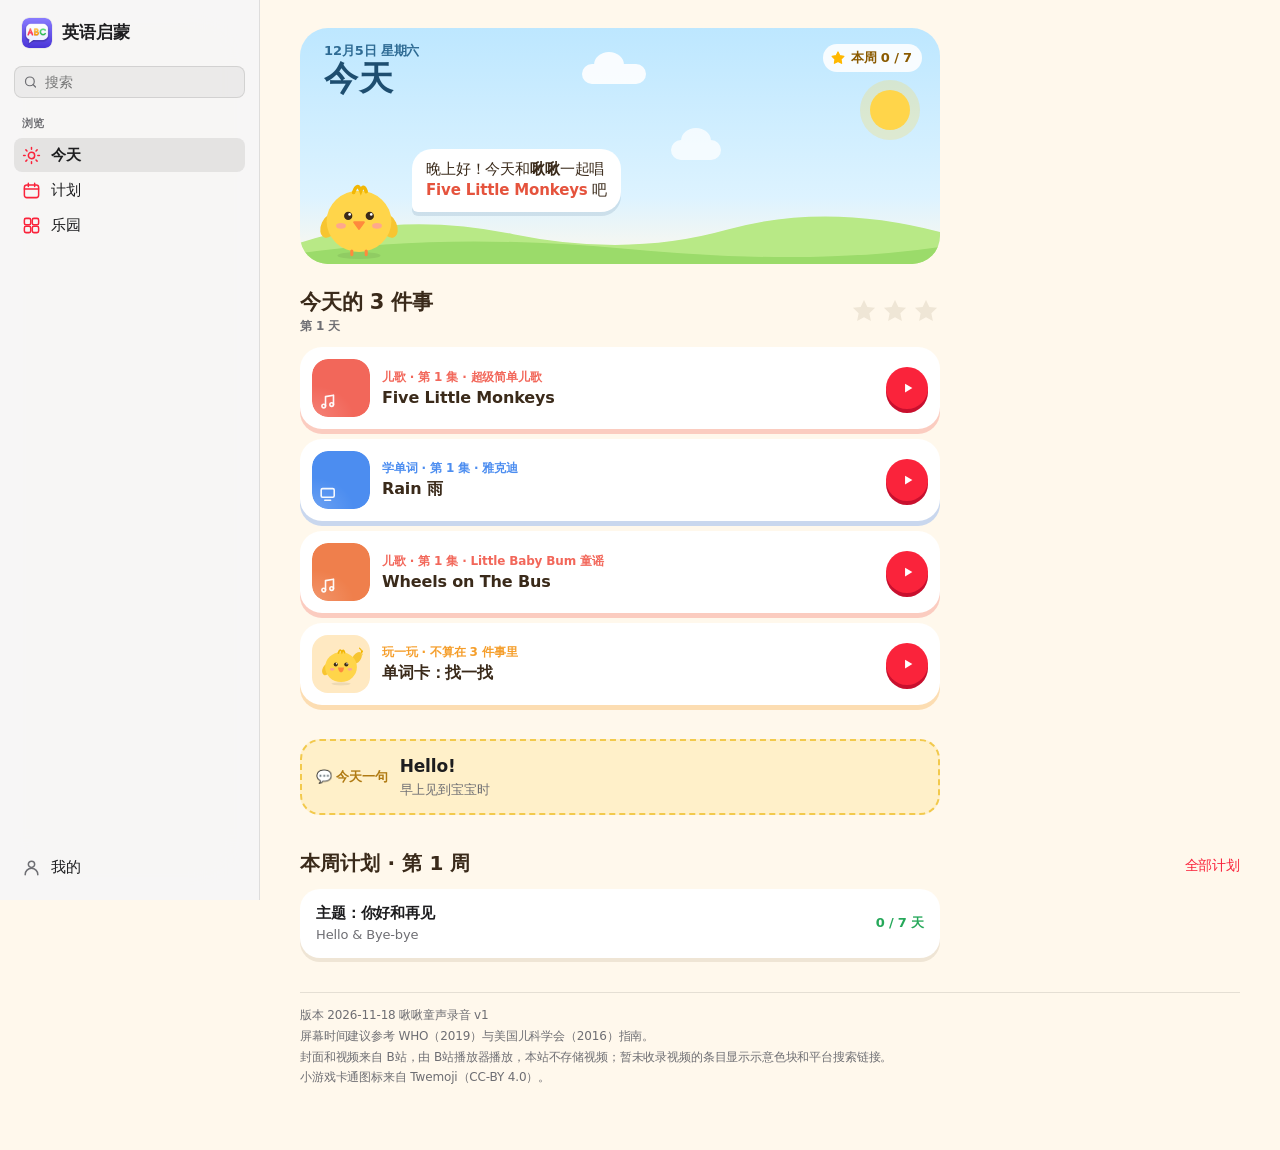
==== index.html @ ca3adbf2 "游戏声音换成 Azure 神经语音录音（Maisie，慢一点、音调高 10%），缺录音时退回手机朗读 Co-Authored-By: Claude Opus 5.5 <noreply@anthropi" ====
<!doctype html>
<html lang="zh-CN">
<meta charset="utf-8">
<meta name="viewport" content="width=device-width, initial-scale=1, viewport-fit=cover">
<meta name="referrer" content="strict-origin-when-cross-origin">
<link rel="manifest" href="manifest.webmanifest">
<link rel="icon" type="image/png" href="icons/icon-192.png">
<link rel="apple-touch-icon" href="icons/apple-touch-icon.png">
<meta name="theme-color" content="#FFFFFF">
<meta name="mobile-web-app-capable" content="yes">
<meta name="apple-mobile-web-app-capable" content="yes">
<meta name="apple-mobile-web-app-title" content="英语启蒙">
<meta name="apple-mobile-web-app-status-bar-style" content="default">
<title>英语启蒙地图</title>
<meta name="claude:viewport-fit-sides" content="cover">
<style>
/* Layout: 音乐 App 式。桌面：左侧半透明侧栏（搜索 / 浏览 / 年龄 / 月龄）+ 右侧内容（大标题 → 精选大卡 → 方形封面横排 → 列表式分栏）；手机：底部标签栏。点卡片进入“专辑页”式详情 */
:root {
  --bg: #FFFFFF;
  --side: rgba(246, 246, 248, .86);
  --card: #F5F5F7;
  --label: #1D1D1F;
  --label-2: #6E6E73;
  --label-3: #AEAEB2;
  --sep: rgba(0, 0, 0, .1);
  --fill: rgba(0, 0, 0, .05);
  --fill-2: rgba(0, 0, 0, .08);
  --accent: #FA233B;
  --on-accent: #FFFFFF;
  --tabbar: rgba(250, 250, 252, .86);
  --font: -apple-system, BlinkMacSystemFont, "SF Pro Text", "SF Pro Display", "PingFang SC", "Helvetica Neue", "Microsoft YaHei", system-ui, sans-serif;
  --ease: cubic-bezier(.32, .72, 0, 1);
  --press: cubic-bezier(.2, 0, 0, 1);
  /* 苹果式弹簧曲线（由阻尼弹簧方程采样成 linear()）：
     smooth = 无回弹（response .5s, damping 1），用于转场；snappy = 微回弹（.35s, .86）；bouncy = 明显回弹（.4s, .62），用于松手和图标弹跳 */
  --spring-smooth: cubic-bezier(.32, .72, 0, 1);
  --spring-snappy: cubic-bezier(.25, 1, .4, 1.04);
  --spring-bouncy: cubic-bezier(.34, 1.4, .64, 1);
  --t-smooth: .69s; --t-snappy: .47s; --t-bouncy: .65s;
  --spring: var(--spring-snappy);
  --side-w: 260px;
}
@supports (animation-timing-function: linear(0, 1)) {
  :root {
    --spring-smooth: linear(0, 0.0249, 0.0853, 0.1648, 0.2523, 0.3408, 0.4258, 0.5047, 0.5762, 0.6398, 0.6957, 0.7442, 0.7859, 0.8215, 0.8516, 0.8771, 0.8985, 0.9163, 0.9312, 0.9435, 0.9537, 0.9622, 0.9691, 0.9748, 0.9795, 0.9833, 0.9865, 0.989, 0.9911, 0.9928, 0.9942, 0.9953, 0.9962, 0.9969, 0.9975, 0.998, 1);
    --spring-snappy: linear(0, 0.0235, 0.0824, 0.1625, 0.2531, 0.347, 0.4388, 0.5251, 0.6041, 0.6745, 0.7362, 0.7892, 0.8341, 0.8715, 0.9023, 0.9273, 0.9473, 0.963, 0.9752, 0.9845, 0.9914, 0.9964, 0.9999, 1.0023, 1.0038, 1.0046, 1.005, 1.005, 1.0048, 1.0044, 1.004, 1.0035, 1.0031, 1.0026, 1.0022, 1.0018, 1);
    --spring-bouncy: linear(0, 0.0353, 0.1247, 0.2461, 0.382, 0.5191, 0.6478, 0.762, 0.8584, 0.9358, 0.9946, 1.0364, 1.0634, 1.0782, 1.0834, 1.0815, 1.0747, 1.065, 1.0537, 1.0422, 1.0313, 1.0215, 1.0132, 1.0064, 1.0012, 0.9975, 0.995, 0.9936, 0.9931, 0.9931, 0.9936, 0.9944, 0.9953, 0.9963, 0.9972, 0.9981, 1);
  }
}
@media (prefers-color-scheme: dark) {
  :root:not([data-theme="light"]) {
    --bg: #1E1E1E; --side: rgba(40, 40, 42, .86); --card: #2C2C2E; --label: #F5F5F7; --label-2: #A1A1A6; --label-3: #636366;
    --sep: rgba(255, 255, 255, .12); --fill: rgba(255, 255, 255, .06); --fill-2: rgba(255, 255, 255, .1);
    --accent: #FF375F; --tabbar: rgba(30, 30, 30, .86);
    color-scheme: dark;
  }
}
:root[data-theme="dark"] {
  --bg: #1E1E1E; --side: rgba(40, 40, 42, .86); --card: #2C2C2E; --label: #F5F5F7; --label-2: #A1A1A6; --label-3: #636366;
  --sep: rgba(255, 255, 255, .12); --fill: rgba(255, 255, 255, .06); --fill-2: rgba(255, 255, 255, .1);
  --accent: #FF375F; --tabbar: rgba(30, 30, 30, .86);
  color-scheme: dark;
}
* { box-sizing: border-box; }
[hidden] { display: none !important; }
body { margin: 0; background: var(--bg); color: var(--label); font-family: var(--font); font-size: 15px; line-height: 1.4; letter-spacing: -.01em; -webkit-font-smoothing: antialiased; }
button { font: inherit; color: inherit; cursor: pointer; background: none; border: 0; padding: 0; letter-spacing: inherit; text-align: left; }
a { color: inherit; text-decoration: none; }
h1, h2, h3, p { margin: 0; }
:focus-visible { outline: 3px solid var(--accent); outline-offset: 2px; border-radius: 8px; }
.ico { width: 20px; height: 20px; flex: none; stroke: currentColor; fill: none; stroke-width: 1.9; stroke-linecap: round; stroke-linejoin: round; }

/* ---------- sidebar (desktop) ---------- */
.side {
  position: fixed; top: 0; bottom: 0; left: 0; width: calc(var(--side-w) + env(safe-area-inset-left, 0px)); z-index: 20;
  padding: calc(18px + env(safe-area-inset-top, 0px)) 14px calc(16px + env(safe-area-inset-bottom, 0px)) calc(14px + env(safe-area-inset-left, 0px));
  background: var(--side); backdrop-filter: saturate(180%) blur(30px); -webkit-backdrop-filter: saturate(180%) blur(30px);
  border-right: .5px solid var(--sep); display: flex; flex-direction: column; gap: 18px; overflow-y: auto;
}
.brand { display: flex; align-items: center; gap: 10px; padding: 0 8px; }
.app-ico { width: 30px; height: 30px; border-radius: 7px; display: block; flex: none; box-shadow: 0 0 0 .5px var(--sep); }
.app-ico .ico { width: 17px; height: 17px; stroke-width: 2.4; }
.brand b { font-size: 17px; font-weight: 700; }
.s-search { position: relative; display: block; }
.s-search .ico { position: absolute; left: 9px; top: 50%; transform: translateY(-50%); width: 15px; height: 15px; color: var(--label-2); }
.s-search input { width: 100%; height: 32px; border-radius: 8px; border: .5px solid var(--sep); background: var(--fill); color: var(--label); font: 14px var(--font); padding: 0 10px 0 30px; }
.s-search input:focus { outline: none; border-color: var(--accent); box-shadow: 0 0 0 3px color-mix(in srgb, var(--accent) 22%, transparent); }
.nav-group { display: grid; gap: 1px; }
.nav-h { font-size: 11px; font-weight: 600; color: var(--label-2); padding: 0 8px 6px; letter-spacing: .02em; }
.nav-item { height: 34px; display: flex; align-items: center; gap: 10px; padding: 0 8px; border-radius: 8px; font-size: 15px; width: 100%; font-variant-numeric: tabular-nums; }
.nav-item .ico { color: var(--accent); width: 19px; height: 19px; }
.nav-item:hover { background: var(--fill); }
.nav-item[aria-current="true"] { background: var(--fill-2); font-weight: 600; }
.nav-item .kid { margin-left: auto; font-size: 11px; font-weight: 600; color: var(--accent); }
.age-dot { width: 19px; display: grid; place-items: center; }
.age-dot i { width: 7px; height: 7px; border-radius: 50%; background: var(--label-3); }
.nav-item[aria-current="true"] .age-dot i { background: var(--accent); }
.months { margin-top: auto; background: var(--fill); border-radius: 10px; padding: 10px 12px; display: grid; gap: 6px; }
.months small { font-size: 11px; font-weight: 600; color: var(--label-2); }
.months-row { display: flex; align-items: center; justify-content: space-between; gap: 8px; }
.months-row output { font-size: 17px; font-weight: 600; font-variant-numeric: tabular-nums; }
.stepper { display: flex; background: var(--fill-2); border-radius: 8px; overflow: hidden; }
.stepper button { width: 38px; height: 30px; display: grid; place-items: center; }
.stepper button:active { background: var(--sep); }
.stepper button + button { box-shadow: -.5px 0 0 var(--sep); }
.stepper .ico { width: 14px; height: 14px; stroke-width: 2.4; }

/* ---------- main ---------- */
.main {
  margin-left: calc(var(--side-w) + env(safe-area-inset-left, 0px)); min-width: 0;
  padding: calc(28px + env(safe-area-inset-top, 0px)) max(40px, env(safe-area-inset-right, 0px)) 64px 40px;
  display: grid; gap: 34px;
}
.page-h { display: flex; flex-wrap: wrap; align-items: flex-end; justify-content: space-between; gap: 10px 20px; padding-bottom: 14px; border-bottom: .5px solid var(--sep); }
.page-h h1 { font-size: 34px; font-weight: 700; letter-spacing: .005em; line-height: 1.15; }
.page-h p { font-size: 15px; color: var(--label-2); margin-top: 2px; }
.m-only { display: none; }

.sec { min-width: 0; display: grid; gap: 12px; position: relative; }
.sec-h { display: flex; align-items: center; gap: 2px; font-size: 20px; font-weight: 700; width: fit-content; letter-spacing: .005em; }
button.sec-h:hover { color: var(--label); }
button.sec-h .ico { width: 18px; height: 18px; color: var(--label-2); stroke-width: 2.4; }
.sec-sub { font-size: 13px; color: var(--label-2); margin-top: -8px; }

.row {
  display: grid; grid-auto-flow: column; gap: 20px; overflow-x: auto; scroll-snap-type: x proximity; scroll-behavior: smooth; scrollbar-width: none;
  margin-inline: -40px; padding-inline: 40px; scroll-padding-inline: 40px; padding-bottom: 4px;
}
.row::-webkit-scrollbar { display: none; }
.row > * { scroll-snap-align: start; }
.row.sq { grid-auto-columns: calc((100% - 80px - 5 * 20px) / 6); min-width: 0; }
.row.big { grid-auto-columns: calc((100% - 80px - 3 * 20px) / 4); }
.pager { position: absolute; top: 50%; width: 30px; height: 30px; border-radius: 50%; display: none; place-items: center; background: var(--side); backdrop-filter: blur(20px); -webkit-backdrop-filter: blur(20px); box-shadow: 0 1px 6px rgba(0, 0, 0, .18); opacity: 0; transition: opacity .2s ease; z-index: 2; }
.pager .ico { width: 15px; height: 15px; stroke-width: 2.4; }
.pager.l { left: -16px; } .pager.r { right: -16px; }
@media (hover: hover) and (pointer: fine) { .pager { display: grid; } .sec:hover .pager { opacity: 1; } }

/* artwork */
.art { position: relative; aspect-ratio: 1; max-width: 100%; border-radius: 8px; overflow: hidden; color: #fff; background: linear-gradient(160deg, var(--c1), var(--c2)); box-shadow: 0 0 0 .5px var(--sep) inset; }
.a-title { position: absolute; left: 10%; right: 10%; top: 9%; font-size: clamp(16px, 1.6vw, 22px); font-weight: 800; line-height: 1.08; letter-spacing: -.02em; display: -webkit-box; -webkit-line-clamp: 3; -webkit-box-orient: vertical; overflow: hidden; }
.a-kind { position: absolute; left: 10%; bottom: 8%; font-size: 11px; font-weight: 700; opacity: .85; letter-spacing: .04em; }
.a-play { position: absolute; left: 8px; bottom: 8px; width: 30px; height: 30px; border-radius: 50%; background: rgba(0, 0, 0, .4); backdrop-filter: blur(10px); -webkit-backdrop-filter: blur(10px); display: grid; place-items: center; opacity: 0; transition: opacity .2s ease; }
.a-play .ico { width: 13px; height: 13px; fill: #fff; stroke: none; margin-left: 2px; }

.tile { display: grid; gap: 6px; align-content: start; min-width: 0; }
.tile:hover .a-play { opacity: 1; }
.tile:hover .a-kind { opacity: 0; }
/* 按压反馈：按下快速缩小，松手带一点回弹地恢复（类似 iOS） */
.tile .art, .pick-card, .btn, .track, .nav-item, .chip, .tab, .sec-h, .back, .stepper button {
  -webkit-tap-highlight-color: transparent; touch-action: manipulation;
}
.tile .art { transition: transform var(--t-bouncy) var(--spring-bouncy), box-shadow .3s ease; will-change: transform; }
.tile:active .art { transform: scale(.96); transition: transform .18s var(--press), box-shadow .3s ease; }
@media (hover: hover) and (pointer: fine) { .tile:hover .art { box-shadow: 0 0 0 .5px var(--sep) inset, 0 8px 20px rgba(0, 0, 0, .16); } }
.track { border-radius: 6px; transition: background .2s ease; }
.track:active { background: var(--fill); transition-duration: 0s; }
.track .art { transition: transform var(--t-bouncy) var(--spring-bouncy); }
.track:active .art { transform: scale(.93); transition: transform .18s var(--press); }
.t-name { font-size: 13px; font-weight: 500; white-space: nowrap; overflow: hidden; text-overflow: ellipsis; margin-top: 2px; }
.t-sub { font-size: 13px; color: var(--label-2); white-space: nowrap; overflow: hidden; text-overflow: ellipsis; margin-top: -4px; }
.t-sub .warn { color: var(--accent); }

/* top picks */
.pick { display: grid; gap: 8px; min-width: 0; align-content: start; }
.pick .eyebrow { font-size: 12px; color: var(--label-2); font-weight: 500; white-space: nowrap; overflow: hidden; text-overflow: ellipsis; }
.pick-card { border-radius: 10px; overflow: hidden; display: grid; background: var(--c2); color: #fff; transition: transform var(--t-bouncy) var(--spring-bouncy), box-shadow .3s ease; will-change: transform; }
.pick-card:active { transform: scale(.97); transition: transform .18s var(--press); }
@media (hover: hover) and (pointer: fine) { .pick-card:hover { box-shadow: 0 10px 26px rgba(0, 0, 0, .18); } }
.pick-card .art { border-radius: 0; box-shadow: none; }
.pick-card .a-title { font-size: clamp(20px, 2vw, 28px); }
.pick-body { padding: 12px 14px 14px; display: grid; gap: 4px; min-height: 96px; align-content: start; }
.pick-body b { font-size: 15px; font-weight: 600; }
.pick-body span { font-size: 13px; opacity: .85; display: -webkit-box; -webkit-line-clamp: 2; -webkit-box-orient: vertical; overflow: hidden; }

/* stage guide */
.guide { background: var(--card); border-radius: 12px; padding: 22px 24px; display: grid; grid-template-columns: minmax(0, 1fr) minmax(0, 1.2fr); gap: 20px 36px; }
.guide h3 { font-size: 22px; font-weight: 700; }
.guide .goal { font-size: 15px; color: var(--label-2); margin-top: 6px; }
.screen { margin-top: 14px; font-size: 13px; color: var(--label-2); display: flex; gap: 8px; align-items: flex-start; }
.screen .ico { width: 16px; height: 16px; color: var(--accent); margin-top: 1px; }
.steps { display: grid; }
.step { display: grid; grid-template-columns: 26px 1fr; gap: 10px; padding: 10px 0; border-bottom: .5px solid var(--sep); font-size: 15px; }
.step:first-child { padding-top: 0; }
.step em { font-style: normal; font-size: 15px; font-weight: 600; color: var(--accent); font-variant-numeric: tabular-nums; }
.phr { display: flex; flex-wrap: wrap; gap: 6px; padding-top: 12px; }
.phr span { font-size: 13px; font-weight: 500; padding: 4px 10px; border-radius: 999px; background: var(--bg); }

/* track list columns */
.tracks { display: grid; grid-auto-flow: column; grid-template-rows: repeat(4, auto); grid-auto-columns: calc((100% - 80px - 2 * 24px) / 3); column-gap: 24px;
  overflow-x: auto; scroll-snap-type: x proximity; scrollbar-width: none; margin-inline: -40px; padding-inline: 40px; scroll-padding-inline: 40px; }
.tracks::-webkit-scrollbar { display: none; }
.track { display: grid; grid-template-columns: 46px minmax(0, 1fr) auto; gap: 12px; align-items: center; padding: 6px 0; min-width: 0; scroll-snap-align: start; }
.track .art { border-radius: 5px; }
.track .art .a-title, .track .art .a-kind { display: none; }
.track-txt { min-width: 0; padding: 8px 0; border-bottom: .5px solid var(--sep); align-self: stretch; display: grid; align-content: center; }
.track-txt b { font-size: 14px; font-weight: 500; white-space: nowrap; overflow: hidden; text-overflow: ellipsis; }
.track-txt span { font-size: 13px; color: var(--label-2); white-space: nowrap; overflow: hidden; text-overflow: ellipsis; }
.track .dur { font-size: 13px; color: var(--label-2); align-self: stretch; display: grid; align-content: center; border-bottom: .5px solid var(--sep); font-variant-numeric: tabular-nums; white-space: nowrap; }
.track:hover .track-txt b { color: var(--accent); }

/* grid list */
.grid { display: grid; grid-template-columns: repeat(auto-fill, minmax(160px, 1fr)); gap: 24px 20px; }

.empty { background: var(--card); border-radius: 12px; padding: 28px 20px; text-align: center; display: grid; gap: 6px; justify-items: center; }
.empty h3 { font-size: 17px; font-weight: 600; }
.empty p { color: var(--label-2); max-width: 46ch; }
.btn { height: 34px; padding: 0 16px; border-radius: 8px; display: inline-flex; align-items: center; justify-content: center; gap: 6px; font-size: 15px; font-weight: 600; white-space: nowrap;
  transition: transform var(--t-bouncy) var(--spring-bouncy), opacity .3s ease; }
/* iOS 系统按钮：按下立刻变暗并轻微收缩，松手时淡回、弹回 */
.btn:active { transform: scale(.97); opacity: .55; transition: transform .18s var(--press), opacity 0s; }
.nav-item { transition: background .12s ease; }
.nav-item:active { background: var(--sep); transition-duration: 0s; }
.chip, .stepper button { transition: background .2s ease, color .2s ease, transform var(--t-bouncy) var(--spring-bouncy); }
.chip:active, .stepper button:active { transform: scale(.93); transition: transform .18s var(--press), background 0s; }
.tab { transition: color .2s ease; }
.tab:active .ico { opacity: .5; }
/* SF Symbols 式弹跳：标签被选中时图标先压缩再弹起 */
.tab.bounce .ico { animation: sym-bounce var(--t-bouncy) both; }
@keyframes sym-bounce {
  0% { transform: scale(1); animation-timing-function: var(--press); }
  22% { transform: scale(.78); animation-timing-function: var(--spring-bouncy); }
  100% { transform: scale(1); }
}
.sec-h, .back { transition: opacity .3s ease; }
.sec-h:active, .back:active { opacity: .4; transition-duration: 0s; }

/* ---------- 苹果式转场（View Transitions） ----------
   切换频道/年龄：像 iOS 切标签一样，只做极短的交叉淡化，不位移。
   打开详情：iOS 18 的缩放转场（zoom）——封面从原位置无回弹地放大到大封面，原页面同时略微缩小、变暗淡出。
   返回：反向缩回；手机上还可以从屏幕左边缘右滑返回（跟手）。 */
.side { view-transition-name: side; }
.tabbar { view-transition-name: tabbar; }
.main { background: var(--bg); }
.mini { view-transition-name: mini; }
::view-transition-group(*) { animation-duration: var(--t-smooth); animation-timing-function: var(--spring-smooth); }
::view-transition-old(root) { animation: vt-fade-out .14s linear both; }
::view-transition-new(root) { animation: vt-fade-in .22s ease-out both; }
:root[data-dir="fwd"]::view-transition-old(root) { animation: vt-recede .42s var(--spring-smooth) both; }
:root[data-dir="fwd"]::view-transition-new(root) { animation: vt-fade-in .32s ease-out .08s both; }
:root[data-dir="back"]::view-transition-old(root) { animation: vt-fade-out .2s ease-out both; }
:root[data-dir="back"]::view-transition-new(root) { animation: vt-come-back var(--t-smooth) var(--spring-smooth) both; }
/* 原地展开播放器：页面不淡入淡出，只有封面变形成播放器 */
:root[data-dir="none"]::view-transition-old(root) { display: none; }
:root[data-dir="none"]::view-transition-new(root) { animation: none; }
::view-transition-group(hero-art) { animation-duration: var(--t-smooth); animation-timing-function: var(--spring-smooth); z-index: 5; }
::view-transition-old(hero-art), ::view-transition-new(hero-art) { animation-duration: .25s; height: 100%; object-fit: cover; }
@keyframes vt-fade-out { to { opacity: 0; } }
@keyframes vt-fade-in { from { opacity: 0; } }
@keyframes vt-recede { to { opacity: 0; transform: scale(.96); } }
@keyframes vt-come-back { from { opacity: 0; transform: scale(.94); } }
/* 不支持 View Transitions 时的退路 */
.main.enter { animation: vt-fade-in .22s ease-out both; }
.main.enter.fwd { animation: vt-zoom-in var(--t-smooth) var(--spring-smooth) both; }
.main.enter.back { animation: vt-come-back var(--t-smooth) var(--spring-smooth) both; }
@keyframes vt-zoom-in { from { opacity: 0; transform: scale(1.04); } }
/* 右滑返回 */
body.swiping { background: var(--card); overflow: hidden; }
.main.swiping { box-shadow: -10px 0 30px rgba(0, 0, 0, .14); will-change: transform; }
.btn .ico { width: 14px; height: 14px; }
.btn-accent { background: var(--accent); color: var(--on-accent); }
.btn-accent .ico { fill: currentColor; stroke: none; }
.btn-gray { background: var(--fill-2); color: var(--accent); }
.empty .btn { margin-top: 8px; }

/* detail (album page) */
.back { display: inline-flex; align-items: center; gap: 2px; color: var(--accent); font-size: 15px; width: fit-content; margin-bottom: -14px; }
.back .ico { width: 18px; height: 18px; stroke-width: 2.4; }
.album { display: grid; grid-template-columns: minmax(180px, 270px) minmax(0, 1fr); gap: 28px; align-items: end; }
.album .art { border-radius: 10px; box-shadow: 0 8px 30px rgba(0, 0, 0, .18); }
.album .a-title { font-size: clamp(22px, 2.4vw, 32px); }
.album-info { display: grid; gap: 6px; min-width: 0; }
.album-info h1 { font-size: 28px; font-weight: 700; line-height: 1.15; }
.album-info .en { font-size: 22px; color: var(--accent); font-weight: 400; }
.album-info .meta { font-size: 12px; font-weight: 600; color: var(--label-2); text-transform: uppercase; letter-spacing: .02em; }
.album-info .why { font-size: 15px; color: var(--label-2); margin-top: 8px; max-width: 60ch; }
.album-info .tip { font-size: 13px; color: var(--label-2); max-width: 60ch; }
.album-info .tip.warn { color: var(--accent); }
.album-actions { display: flex; flex-wrap: wrap; gap: 10px; margin-top: 12px; }
.album-actions .btn { min-width: 120px; }

/* real cover art */
.art.has-img { background: var(--c2); }
/* 统一封面 */
.art.u { container-type: inline-size; background: var(--u); box-shadow: none; }
.art.u::after { content: ''; position: absolute; inset: 0; background: radial-gradient(120% 90% at 0% 100%, rgba(255,255,255,.18), transparent 60%); pointer-events: none; }
.u-ic { position: absolute; left: 9cqw; top: 9cqw; width: 17cqw; height: 17cqw; color: rgba(255,255,255,.95); }
.u-ic .ico { width: 100%; height: 100%; stroke-width: 2.2; }
.u-thumb { position: absolute; right: 7cqw; top: 7cqw; width: 36cqw; height: 36cqw; border-radius: 50%; overflow: hidden; box-shadow: 0 0 0 2.4cqw rgba(255,255,255,.9), 0 2cqw 5cqw rgba(0,0,0,.18); background: rgba(255,255,255,.4); }
.u-thumb img { position: static; width: 100%; height: 100%; object-fit: cover; display: block; }
.u-name { position: absolute; left: 9cqw; right: 8cqw; bottom: 20cqw; font-size: var(--fs); font-weight: 800; line-height: 1.05; letter-spacing: -.02em; color: #fff; display: -webkit-box; -webkit-line-clamp: 3; -webkit-box-orient: vertical; overflow: hidden; overflow-wrap: anywhere; }
.u-kind { position: absolute; left: 9cqw; bottom: 8cqw; font-size: 7.5cqw; font-weight: 700; color: rgba(255,255,255,.85); letter-spacing: .04em; }
@container (max-width: 90px) {
  .u-name, .u-kind { display: none; }
  .u-ic { left: 12cqw; top: auto; bottom: 12cqw; width: 30cqw; height: 30cqw; }
  .u-thumb { width: 52cqw; height: 52cqw; right: 8cqw; top: 8cqw; }
}
.tile:hover .art.u .u-kind { opacity: 0; }
.art img { position: absolute; inset: 0; width: 100%; height: 100%; object-fit: cover; }
.art.has-img .a-play { z-index: 1; }

/* embedded player */
.stage-player { display: grid; gap: 10px; scroll-margin-top: calc(16px + env(safe-area-inset-top, 0px)); }
.player { position: relative; aspect-ratio: 16 / 9; max-width: 100%; border-radius: 12px; overflow: hidden; background: #000; box-shadow: 0 10px 34px rgba(0, 0, 0, .22); }
.player iframe { position: absolute; inset: 0; width: 100%; height: 100%; border: 0; }
.player .shield { position: absolute; left: 0; right: 0; top: 0; height: 52px; z-index: 2; }
/* 弹幕：链接里已用 danmaku=0 关掉弹幕显示；B站没有隐藏“弹”开关和发送框的参数，这里用透明挡板盖住控制条中间这两个控件（各种宽度下都在 36%–63% 之间），点不到就开不了弹幕 */
.player .dm-block { position: absolute; left: 36%; width: 27%; bottom: 16px; height: 46px; z-index: 2; }
.player-bar { display: flex; align-items: center; gap: 10px; min-width: 0; }
.player-bar .src { flex: none; font-size: 11px; font-weight: 700; padding: 3px 8px; border-radius: 6px; background: var(--fill-2); color: var(--label-2); letter-spacing: .02em; }
.player-bar .src.official { background: color-mix(in srgb, #34C759 18%, transparent); color: #248A3D; }
.player-bar .now { flex: 1; min-width: 0; font-size: 15px; font-weight: 600; white-space: nowrap; overflow: hidden; text-overflow: ellipsis; }
.btn.sm { height: 30px; padding: 0 12px; font-size: 13px; flex: none; }
.btn.sm .ico { width: 13px; height: 13px; fill: none; stroke: currentColor; stroke-width: 2.4; }
.btn.pulse { background: var(--accent); color: var(--on-accent); animation: pulse 1.6s ease-in-out infinite; }
@keyframes pulse { 50% { transform: scale(1.06); } }

/* episode list */
.ep-count { font-size: 15px; font-weight: 400; color: var(--label-2); margin-left: 6px; }
.eps { list-style: none; margin: 0; padding: 0; display: grid; grid-template-columns: repeat(auto-fill, minmax(300px, 1fr)); column-gap: 24px; max-height: 420px; overflow-y: auto; }
.ep { width: 100%; display: grid; grid-template-columns: 30px minmax(0, 1fr) auto; gap: 10px; align-items: center; padding: 11px 4px; border-bottom: .5px solid var(--sep); font-size: 14px; border-radius: 6px; transition: background .2s ease; }
.ep:active { background: var(--fill); transition-duration: 0s; }
.ep-n { color: var(--label-2); font-variant-numeric: tabular-nums; text-align: center; }
.ep-t { white-space: nowrap; overflow: hidden; text-overflow: ellipsis; }
.ep-d { color: var(--label-2); font-size: 13px; font-variant-numeric: tabular-nums; }
.ep[aria-current="true"] { color: var(--accent); font-weight: 600; }
.ep[aria-current="true"] .ep-n { color: var(--accent); }

/* quota / progress */
.player-bar .elapsed { flex: none; font-size: 12px; color: var(--label-2); font-variant-numeric: tabular-nums; }
.player-bar .quota { flex: none; font-size: 12px; color: var(--label-2); font-variant-numeric: tabular-nums; }
.player-bar .quota.low { color: var(--accent); font-weight: 600; }
.a-progress { position: absolute; left: 8px; right: 8px; bottom: 8px; height: 4px; border-radius: 2px; background: rgba(255, 255, 255, .35); overflow: hidden; z-index: 1; }
.a-progress i { display: block; height: 100%; background: #fff; border-radius: 2px; }
.tile .a-progress ~ .a-play { bottom: 18px; }

/* up next (countdown) */
.up-next, .end-cover { position: absolute; inset: 0; z-index: 3; display: grid; place-items: center; padding: 14px; background: rgba(12, 12, 16, .72); backdrop-filter: blur(18px) saturate(140%); -webkit-backdrop-filter: blur(18px) saturate(140%); opacity: 0; transition: opacity .25s ease; }
.end-cover.show { opacity: 1; }
.end-card { display: grid; justify-items: center; gap: 10px; color: #fff; text-align: center; }
.end-card .ico { width: 34px; height: 34px; color: #FFD66B; }
.end-card h3 { font-size: clamp(18px, 2.4vw, 24px); font-weight: 700; }
.up-next.show { opacity: 1; }
.up-card { position: relative; width: min(340px, 100%); padding: 14px 16px; border-radius: 14px; color: #fff; display: grid; gap: 6px;
  background: rgba(40, 40, 44, .62); backdrop-filter: saturate(180%) blur(24px); -webkit-backdrop-filter: saturate(180%) blur(24px);
  transform: translateY(10px) scale(.98); transition: transform var(--t-snappy) var(--spring-snappy); }
.up-next.show .up-card { transform: none; }
.up-label { font-size: 11px; font-weight: 600; opacity: .7; letter-spacing: .04em; }
.up-card b { font-size: 15px; font-weight: 600; padding-right: 30px; white-space: nowrap; overflow: hidden; text-overflow: ellipsis; }
.up-actions { display: flex; gap: 8px; margin-top: 4px; }
.up-count { position: absolute; right: 14px; top: 12px; width: 26px; height: 26px; border-radius: 50%; display: grid; place-items: center; font-size: 13px; font-weight: 700; background: rgba(255, 255, 255, .18); font-variant-numeric: tabular-nums; }
.btn-glass { background: rgba(255, 255, 255, .18); color: #fff; }

/* lock screen */
.lock { position: absolute; inset: 0; display: grid; place-content: center; justify-items: center; gap: 8px; padding: 20px; text-align: center; color: #fff;
  background: radial-gradient(120% 120% at 50% 0%, #2B2F55, #0E1022 70%); }
.lock-ico { width: 40px; height: 40px; color: #FFD66B; margin-bottom: 4px; }
.lock h3 { font-size: clamp(18px, 2.4vw, 24px); font-weight: 700; }
.lock p { font-size: 14px; opacity: .75; max-width: 30ch; }
.lock .btn { margin-top: 10px; }

/* settings entry */
.settings-item { margin-top: auto; }
.settings-item .ico { color: var(--label-2) !important; }
.side .months { margin-top: 6px; }
.gear { width: 32px; height: 32px; border-radius: 50%; display: grid; place-items: center; background: var(--fill-2); color: var(--label-2); }
.gear .ico { width: 18px; height: 18px; }

/* toast */
.toast { position: fixed; left: 50%; bottom: calc(28px + env(safe-area-inset-bottom, 0px)); z-index: 60; transform: translate(-50%, 16px); opacity: 0; pointer-events: none;
  padding: 10px 18px; border-radius: 999px; font-size: 14px; font-weight: 600; color: var(--label); background: var(--side);
  backdrop-filter: saturate(180%) blur(24px); -webkit-backdrop-filter: saturate(180%) blur(24px); box-shadow: 0 6px 24px rgba(0, 0, 0, .16);
  transition: transform var(--t-snappy) var(--spring-snappy), opacity .2s ease; }
.toast.show { opacity: 1; transform: translate(-50%, 0); }
@media (max-width: 760px) { .toast { bottom: calc(84px + env(safe-area-inset-bottom, 0px)); } }

/* sheet */
.sheet-wrap { position: fixed; inset: 0; z-index: 50; display: grid; place-items: center; padding: 20px; }
.sheet-scrim { position: absolute; inset: 0; background: rgba(0, 0, 0, .32); opacity: 0; transition: opacity .3s ease; }
.sheet { position: relative; width: min(440px, 100%); max-height: calc(100% - 20px); overflow-y: auto; background: var(--bg); border-radius: 16px; box-shadow: 0 20px 60px rgba(0, 0, 0, .3);
  padding: 20px; outline: none; opacity: 0; transform: scale(.96); transition: transform var(--t-snappy) var(--spring-snappy), opacity .2s ease; }
.sheet-wrap.open .sheet-scrim { opacity: 1; }
.sheet-wrap.open .sheet { opacity: 1; transform: none; }
.sheet-wrap.closing .sheet { transition: transform .25s var(--ease), opacity .2s ease; }
@media (max-width: 760px) {
  .sheet-wrap { place-items: end stretch; padding: 0; }
  .sheet { width: 100%; border-radius: 16px 16px 0 0; padding-bottom: calc(20px + env(safe-area-inset-bottom, 0px)); transform: translateY(100%); opacity: 1;
    transition: transform var(--t-smooth) var(--spring-smooth); }
  .sheet-wrap.closing .sheet { transform: translateY(100%); transition: transform .28s var(--ease); }
}

/* pin pad */
.pin { display: grid; justify-items: center; gap: 6px; padding: 8px 0 4px; }
.pin h3 { font-size: 20px; font-weight: 600; }
.pin-sub { font-size: 13px; color: var(--label-2); min-height: 18px; }
.pin-dots { display: flex; gap: 18px; margin: 14px 0 22px; }
.pin-dots i { width: 13px; height: 13px; border-radius: 50%; border: 1.5px solid var(--label); transition: background .12s ease; }
.pin-dots i.on { background: var(--label); }
.pin-pad { display: grid; grid-template-columns: repeat(3, 72px); gap: 14px 22px; }
.pin-pad button { width: 72px; height: 72px; border-radius: 50%; background: var(--fill-2); font-size: 28px; font-weight: 400; display: grid; place-items: center;
  transition: background .3s ease; touch-action: manipulation; }
.pin-pad button:active { background: var(--label-3); transition-duration: 0s; }
.pin-pad .pin-text { background: none; font-size: 15px; color: var(--label); }
.pin-pad .pin-text .ico { width: 22px; height: 22px; }

/* settings sheet */
.settings { display: grid; gap: 6px; }
.set-head { display: flex; justify-content: space-between; align-items: center; margin-bottom: 8px; }
.set-head h3 { font-size: 22px; font-weight: 700; }
.settings .group-h { font-size: 13px; color: var(--label-2); padding: 10px 4px 4px; }
.settings .group-f { font-size: 12px; color: var(--label-2); padding: 4px 4px 6px; line-height: 1.45; }
.settings .group { background: var(--card); border-radius: 12px; overflow: hidden; }
.seg-row { display: grid; grid-template-columns: repeat(6, 1fr); gap: 2px; margin: 10px; padding: 2px; background: var(--fill-2); border-radius: 9px; }
.seg-row button { height: 30px; border-radius: 7px; font-size: 13px; text-align: center; transition: background .2s ease; }
.seg-row button[aria-checked="true"] { background: var(--bg); font-weight: 600; box-shadow: 0 2px 6px rgba(0, 0, 0, .12); }
.cell2 { min-height: 46px; padding: 10px 14px; display: flex; align-items: center; justify-content: space-between; gap: 12px; width: 100%; font-size: 15px; position: relative; text-align: left; }
.cell2 + .cell2::before, .seg-row + .cell2::before { content: ""; position: absolute; left: 14px; right: 0; top: 0; height: .5px; background: var(--sep); }
.cell2 b { font-weight: 400; color: var(--label-2); font-size: 14px; text-align: right; }
.cell2.link { color: var(--accent); }
.cell2.link.danger { color: #FF3B30; }
.switch { appearance: none; -webkit-appearance: none; flex: none; width: 51px; height: 31px; border-radius: 16px; background: var(--fill-2); position: relative; cursor: pointer; transition: background .25s ease; margin: 0; }
.switch::after { content: ""; position: absolute; top: 2px; left: 2px; width: 27px; height: 27px; border-radius: 50%; background: #fff; box-shadow: 0 3px 8px rgba(0, 0, 0, .15), 0 1px 1px rgba(0, 0, 0, .16); transition: transform var(--t-snappy) var(--spring-snappy); }
.switch:checked { background: #34C759; }
.switch:checked::after { transform: translateX(20px); }
.fit { font-size: 13px; color: var(--label-2); display: flex; flex-wrap: wrap; gap: 4px 14px; padding-top: 14px; border-top: .5px solid var(--sep); }
.fit button { color: var(--accent); }

.foot { font-size: 12px; color: var(--label-2); display: grid; gap: 4px; padding-top: 14px; border-top: .5px solid var(--sep); }

/* ---------- mobile tab bar ---------- */
.tabbar { display: none; }
.m-search { display: none; }
@media (max-width: 1100px) {
  .row.sq { grid-auto-columns: calc((100% - 80px - 3 * 20px) / 4.3); }
  .row.big { grid-auto-columns: calc((100% - 80px - 2 * 20px) / 3); }
  .tracks { grid-auto-columns: calc((100% - 80px - 24px) / 2); }
}
@media (max-width: 760px) {
  .side { display: none; }
  .main { margin-left: 0; padding: calc(14px + env(safe-area-inset-top, 0px)) max(16px, env(safe-area-inset-right, 0px)) calc(96px + env(safe-area-inset-bottom, 0px)) max(16px, env(safe-area-inset-left, 0px)); gap: 28px; }
  .m-only { display: flex; }
  .row, .tracks { margin-inline: -16px; padding-inline: 16px; scroll-padding-inline: 16px; gap: 12px; }
  .tracks { column-gap: 16px; }
  .row.sq { grid-auto-columns: 40%; }
  .row.big { grid-auto-columns: 78%; }
  .tracks { grid-auto-columns: 88%; }
  .guide { grid-template-columns: minmax(0, 1fr); padding: 18px; }
  .album { grid-template-columns: minmax(0, 1fr); justify-items: center; text-align: center; }
  .album .art { width: min(72vw, 260px); }
  .album-info { justify-items: center; }
  .album-actions { justify-content: center; width: 100%; }
  .album-actions .btn { flex: 1; height: 44px; border-radius: 10px; }
  .grid { grid-template-columns: repeat(2, minmax(0, 1fr)); gap: 20px 14px; }
  .m-search { display: block; position: relative; }
  .m-search .ico { position: absolute; left: 10px; top: 50%; transform: translateY(-50%); width: 17px; height: 17px; color: var(--label-2); }
  .m-search input { width: 100%; height: 38px; border: 0; border-radius: 10px; background: var(--fill-2); color: var(--label); font: 17px var(--font); padding: 0 12px 0 34px; }
  .m-search input:focus { outline: none; }
  .tabbar {
    display: grid; grid-template-columns: repeat(4, 1fr); position: fixed; left: 0; right: 0; bottom: 0; z-index: 30;
    padding: 6px max(8px, env(safe-area-inset-right, 0px)) calc(6px + env(safe-area-inset-bottom, 0px)) max(8px, env(safe-area-inset-left, 0px));
    background: var(--tabbar); backdrop-filter: saturate(180%) blur(24px); -webkit-backdrop-filter: saturate(180%) blur(24px); border-top: .5px solid var(--sep);
  }
  .tab { display: grid; justify-items: center; gap: 2px; font-size: 10px; font-weight: 500; color: var(--label-3); min-height: 44px; align-content: center; text-align: center; }
  .tab .ico { width: 24px; height: 24px; }
  .tab[aria-current="true"] { color: var(--accent); }
  .ages-m { display: flex; gap: 8px; overflow-x: auto; scrollbar-width: none; margin-inline: -16px; padding-inline: 16px; }
  .ages-m::-webkit-scrollbar { display: none; }
  .chip { height: 32px; padding: 0 14px; border-radius: 16px; background: var(--fill-2); font-size: 14px; white-space: nowrap; font-variant-numeric: tabular-nums; display: inline-flex; align-items: center; gap: 6px; }
  .chip[aria-pressed="true"] { background: var(--accent); color: var(--on-accent); font-weight: 600; }
  .chip i { width: 6px; height: 6px; border-radius: 50%; background: var(--accent); }
  .chip[aria-pressed="true"] i { background: var(--on-accent); }
}
@media (prefers-reduced-motion: reduce) { *, *::before, *::after { transition-duration: 0s !important; scroll-behavior: auto !important; } }

/* ---------- 月龄滚轮 ---------- */
.age-side { text-align: left; width: 100%; color: var(--label); }
.age-side .months-row b { font-size: 17px; font-weight: 600; font-variant-numeric: tabular-nums; }
.age-side .chev { width: 14px; height: 14px; stroke-width: 2.4; color: var(--label-3); transform: rotate(90deg); }
.age-side .age-stage { font-size: 12px; color: var(--label-2); }
.age-side:active { transform: scale(.97); transition: transform .18s var(--press); }
.age-pill { display: inline-flex; align-items: center; gap: 4px; height: 32px; padding: 0 12px; border-radius: 16px; background: var(--fill-2); color: var(--label); font-size: 15px; font-variant-numeric: tabular-nums; }
.age-pill b { font-weight: 600; }
.age-pill .ico { width: 13px; height: 13px; stroke-width: 2.6; color: var(--label-2); transform: rotate(90deg); }
.age-pill:active { transform: scale(.94); transition: transform .18s var(--press); }
.wheels { position: relative; display: grid; grid-template-columns: 1fr 1fr; height: 180px; margin: 6px 0 10px; perspective: 600px; }
.wheel-hl { position: absolute; left: 0; right: 0; top: 72px; height: 36px; border-radius: 9px; background: var(--fill-2); pointer-events: none; }
.wheel { position: relative; height: 180px; overflow-y: auto; scroll-snap-type: y mandatory; padding-block: 72px; scrollbar-width: none; outline: none; overscroll-behavior: contain;
  -webkit-mask-image: linear-gradient(transparent, #000 30%, #000 70%, transparent); mask-image: linear-gradient(transparent, #000 30%, #000 70%, transparent); }
.wheel::-webkit-scrollbar { display: none; }
.w-it { height: 36px; line-height: 36px; text-align: center; font-size: 20px; color: var(--label-2); scroll-snap-align: center; font-variant-numeric: tabular-nums; cursor: pointer; transform-origin: center; }
.w-it.on { color: var(--label); font-weight: 600; }
.age-hint { font-size: 14px; color: var(--label-2); text-align: center; min-height: 20px; }
.age-hint b { color: var(--label); }
body.kid .age-pill, body.kid .age-side { display: none !important; }

.eps-more { justify-self: start; }

/* ---------- 第一批框架：资源分段、计划页、我的 ---------- */
.rseg { display: grid; grid-template-columns: repeat(4, minmax(0, 1fr)); gap: 2px; padding: 2px; border-radius: 10px; background: var(--fill-2); max-width: 520px; margin-top: -14px; }
.rseg button { height: 34px; border-radius: 8px; font-size: 14px; color: var(--label); display: flex; align-items: center; justify-content: center; text-align: center; padding: 0 4px; white-space: nowrap; }
.rseg button[aria-checked="true"] { background: var(--bg); font-weight: 700; box-shadow: 0 1px 4px rgba(0, 0, 0, .12); }
.res-filter { font-size: 14px; color: var(--label-2); margin-top: -18px; }
.res-filter button { font-weight: 700; color: var(--label); display: inline-flex; align-items: center; gap: 2px; }
.res-filter .ico { width: 12px; height: 12px; stroke-width: 2.8; transform: rotate(90deg); }
.plan-age { display: grid; gap: 8px; margin-top: -12px; }
.pa-bar { position: relative; height: 8px; border-radius: 4px; background: var(--fill-2); }
.pa-bar i { position: absolute; left: 0; top: 0; bottom: 0; border-radius: 4px; background: #34C759; }
.pa-bar b { position: absolute; top: -5px; width: 18px; height: 18px; margin-left: -9px; border-radius: 50%; background: var(--bg); border: 4px solid var(--accent); box-sizing: border-box; }
.pa-ticks { display: flex; justify-content: space-between; font-size: 12px; color: var(--label-2); }
.plan-age p { font-size: 14px; color: var(--label-2); } .plan-age p b { color: var(--label); }
.route { display: grid; gap: 2px; background: var(--card); border-radius: 14px; padding: 10px 12px; }
.rt { display: grid; grid-template-columns: 14px 90px minmax(0, 1fr); gap: 10px; align-items: center; padding: 8px; border-radius: 10px; font-size: 14px; color: var(--label-2); }
.rt i { width: 10px; height: 10px; border-radius: 50%; background: var(--label-3); }
.rt.done i { background: #34C759; }
.rt.now { background: var(--bg); color: var(--label); font-weight: 700; }
.rt.now i { background: var(--accent); box-shadow: 0 0 0 4px color-mix(in srgb, var(--accent) 18%, transparent); }
.rt-rec { font-style: normal; font-size: 11px; font-weight: 700; color: var(--accent); background: color-mix(in srgb, var(--accent) 12%, transparent); border-radius: 5px; padding: 1px 6px; margin-left: 6px; }
.plan-soon { display: flex; gap: 12px; align-items: center; padding: 14px 16px; border-radius: 14px; border: 1px dashed var(--sep); color: var(--label-2); }
.plan-soon .ico { width: 22px; height: 22px; flex: none; }
.plan-soon div { display: grid; gap: 2px; } .plan-soon b { color: var(--label); font-size: 15px; } .plan-soon span { font-size: 13px; }
.me .cell2 b { font-weight: 400; }
.me-vip .cell2 { gap: 12px; }
.vip-ico { width: 30px; height: 30px; border-radius: 8px; background: var(--accent); color: #fff; display: grid; place-items: center; flex: none; }
.vip-ico .ico { width: 16px; height: 16px; }
.vip-txt { flex: 1; display: grid; gap: 1px; } .vip-txt b { font-weight: 600 !important; color: var(--label) !important; font-size: 15px !important; text-align: left !important; } .vip-txt small { font-size: 12px; color: var(--label-2); }
.me-input { border: 0; background: none; font: inherit; font-size: 16px; text-align: right; color: var(--label); min-width: 0; flex: 1; outline: none; }
.me-check { color: var(--accent); } .me-check .ico { width: 18px; height: 18px; stroke-width: 2.6; }

/* ---------- 今天 ---------- */
.td-h { border-bottom: 0; padding-bottom: 0; }
.td-date { font-size: 13px; font-weight: 600; color: var(--label-2); margin: 0 0 2px; }
.td-lv { justify-self: start; margin-top: -18px; }
.td-card { display: grid; gap: 14px; padding: 18px; border-radius: 20px; background: var(--card); max-width: 640px; }
.td-top { display: flex; justify-content: space-between; align-items: center; gap: 10px; }
.td-top > div { display: grid; gap: 2px; }
.td-sub { font-size: 13px; font-weight: 600; color: var(--label-2); }
.td-title { font-size: 20px; font-weight: 800; }
.td-streak { display: inline-flex; align-items: center; gap: 4px; height: 30px; padding: 0 10px; border-radius: 15px; background: var(--bg); color: #C2410C; font-size: 13px; font-weight: 700; white-space: nowrap; }
.td-streak .ico { width: 14px; height: 14px; }
.td-bar { height: 6px; border-radius: 3px; background: var(--fill-2); overflow: hidden; }
.td-bar i { display: block; height: 100%; background: #34C759; border-radius: 3px; transition: width .4s var(--ease); }
.td-tasks { display: grid; gap: 10px; }
.td-task { display: flex; align-items: center; gap: 12px; padding: 10px; border-radius: 14px; background: var(--bg); text-align: left; color: var(--label); }
.td-task:active { transform: scale(.98); transition: transform .18s var(--press); }
.td-thumb { width: 52px; height: 52px; flex: none; border-radius: 10px; overflow: hidden; }
.td-thumb .art { border-radius: 10px; }
.td-thumb .a-title, .td-thumb .a-kind { display: none; }
.td-txt { flex: 1; min-width: 0; display: grid; gap: 2px; }
.td-txt small { font-size: 12px; color: var(--label-2); white-space: nowrap; overflow: hidden; text-overflow: ellipsis; }
.td-txt b { font-size: 15px; font-weight: 600; white-space: nowrap; overflow: hidden; text-overflow: ellipsis; }
.td-task.ok .td-txt b { color: var(--label-2); text-decoration: line-through; }
.td-state { width: 32px; height: 32px; flex: none; border-radius: 50%; display: grid; place-items: center; background: var(--accent); color: #fff; }
.td-state .ico { width: 14px; height: 14px; }
.td-task:not(.ok) .td-state .ico { fill: currentColor; stroke: none; margin-left: 2px; }
.td-task.ok .td-state { background: #34C759; }
.td-task.ok .td-state .ico { width: 16px; height: 16px; stroke-width: 3; }
.td-lock { font-size: 13px; color: var(--accent); text-align: left; line-height: 1.5; }
.td-phrase { display: flex; gap: 12px; align-items: center; padding: 14px; border-radius: 16px; border: 1px solid var(--sep); max-width: 640px; }
.td-tag { flex: none; font-size: 12px; font-weight: 700; color: var(--bg); background: var(--label); border-radius: 6px; padding: 3px 8px; }
.td-phrase div { display: grid; gap: 2px; } .td-phrase b { font-size: 17px; } .td-phrase span { font-size: 13px; color: var(--label-2); }
.td-sechead { display: flex; justify-content: space-between; align-items: baseline; }
.td-sechead button, .td-sechead .pc-count { font-size: 14px; color: var(--accent); }
.td-sechead .pc-count { color: var(--label-2); }
.td-week { display: flex; justify-content: space-between; align-items: center; padding: 14px 16px; border-radius: 16px; background: var(--card); text-align: left; color: var(--label); max-width: 640px; }
.td-week span { display: grid; gap: 2px; } .td-week b { font-size: 15px; } .td-week small { font-size: 13px; color: var(--label-2); }
.td-week em { font-style: normal; font-size: 13px; font-weight: 700; color: #26A85A; }
/* 做任务 */
.tk { display: grid; gap: 12px; padding: 16px; border-radius: 18px; background: var(--card); }
.tk-head { display: flex; justify-content: space-between; font-size: 14px; font-weight: 700; color: var(--label-2); }
.tk-head em { font-style: normal; color: #26A85A; }
.tk-tip { display: grid; gap: 4px; padding: 12px 14px; border-radius: 14px; background: #FFF6E5; }
.tk-tip b { font-size: 13px; color: #8A4B00; } .tk-tip span { font-size: 15px; line-height: 1.5; color: #4A3200; }
.tk-words { display: grid; gap: 8px; } .tk-words b { font-size: 14px; }
.tk-words div { display: flex; flex-wrap: wrap; gap: 6px; }
.tk-words span { font-size: 14px; padding: 5px 11px; border-radius: 14px; background: var(--bg); }
.tk-done { height: 50px; font-size: 16px; }
/* 打卡完成 */
.dn { display: grid; justify-items: center; gap: 14px; text-align: center; max-width: 520px; margin: 0 auto; padding-top: 10px; }
.dn-ok { width: 80px; height: 80px; border-radius: 50%; background: #34C759; color: #fff; display: grid; place-items: center; }
.dn-ok .ico { width: 42px; height: 42px; stroke-width: 2.8; }
.dn h1 { font-size: 26px; font-weight: 800; } .dn > p { color: var(--label-2); margin-top: -8px; }
.dn-card { width: 100%; box-sizing: border-box; display: grid; gap: 14px; padding: 20px; border-radius: 22px; background: #FFF6E5; border: 1px solid #F5E2BF; text-align: left; color: #4A3200; }
.dn-row { display: flex; justify-content: space-between; align-items: center; } .dn-row b { font-size: 18px; } .dn-row span { font-size: 13px; font-weight: 700; color: #8A4B00; }
.dn-stats { display: grid; grid-template-columns: repeat(3, minmax(0, 1fr)); gap: 8px; }
.dn-stats div { background: #fff; border-radius: 12px; padding: 10px; display: grid; justify-items: center; gap: 2px; }
.dn-stats b { font-size: 22px; color: #1D1D1F; } .dn-stats span { font-size: 12px; color: #6E6E73; }
.dn-words { font-size: 14px; }
.dn-foot { display: grid; gap: 2px; border-top: 1px dashed #E8CF9E; padding-top: 12px; } .dn-foot b { font-size: 13px; } .dn-foot span { font-size: 12px; color: #6E5A2E; }
.dn-acts { width: 100%; display: grid; gap: 10px; } .dn-acts .btn { height: 50px; }
/* 小角色啾啾 */
.chick { display: block; }
.mas { display: flex; align-items: center; gap: 10px; margin: 4px 0 14px; }
.mas .chick { width: 66px; height: 66px; flex: none; animation: chickBob 3s ease-in-out infinite; }
.mas-say { position: relative; margin: 0; background: var(--fill); border-radius: 18px; padding: 10px 14px; font-size: 15px; line-height: 1.45; color: var(--label); }
.mas-say::before { content: ''; position: absolute; left: -5px; top: 50%; width: 12px; height: 12px; margin-top: -6px; background: inherit; transform: rotate(45deg); border-radius: 2px; }
.mas-hl { color: #E5533D; }
@keyframes chickBob { 0%, 100% { transform: translateY(0); } 50% { transform: translateY(-3px); } }
.td-stk { position: absolute; right: 40px; top: 8px; display: inline-flex; align-items: center; gap: 5px; height: 28px; padding: 0 10px 0 7px; border-radius: 999px; background: #FFF4D6; color: #8A5A00; font-size: 13px; }
.td-stk .ico { width: 16px; height: 16px; fill: #FFB800; stroke: #FFB800; }
@media (min-width: 761px) { .td-stk { right: 0; } }
/* 贴纸 */
.stk { --sz: 44px; position: relative; width: var(--sz); height: var(--sz); border-radius: 50%; background: var(--s); color: #fff; display: flex; flex-direction: column; align-items: center; justify-content: center; gap: calc(var(--sz) * .03); box-sizing: border-box; box-shadow: 0 0 0 3px #fff, 0 3px 8px rgba(0, 0, 0, .14); flex: none; }
.stk .ico { width: calc(var(--sz) * .28); height: calc(var(--sz) * .28); fill: #fff; stroke: none; opacity: .9; }
.stk b { font-size: calc(var(--sz) * .15); font-weight: 800; letter-spacing: .03em; max-width: 84%; overflow: hidden; text-overflow: ellipsis; white-space: nowrap; line-height: 1.1; }
.stk.stk-empty { background: none; box-shadow: none; border: 2px dashed var(--label-3); box-sizing: border-box; opacity: .6; }
.stk.big { --sz: 150px; transform: rotate(-6deg); box-shadow: 0 0 0 8px #fff, 0 10px 26px rgba(180, 120, 0, .22); animation: stkPop .7s cubic-bezier(.3, 1.5, .5, 1) .25s both; }
@keyframes stkPop { from { transform: scale(.3) rotate(-40deg); opacity: 0; } to { transform: scale(1) rotate(-6deg); opacity: 1; } }
.stk.stk-sm { width: 100%; height: auto; aspect-ratio: 1; align-self: start; box-shadow: 0 0 0 2px #fff, 0 2px 5px rgba(0, 0, 0, .12); }
.stk.stk-sm .ico, .stk.stk-sm b { display: none; }
.dn { position: relative; width: 100%; }
.dn .chick.cheer { width: 130px; height: 130px; animation: chickHop 1.3s ease-in-out infinite; }
@keyframes chickHop { 0%, 100% { transform: translateY(0); } 40% { transform: translateY(-10px); } }
.dn-word { font-size: 14px; color: var(--label-2); margin-top: 6px; } .dn-word b { color: var(--label); }
.dn-week { width: 100%; box-sizing: border-box; background: var(--fill); border-radius: 18px; padding: 14px 16px; display: grid; gap: 12px; text-align: left; }
.dn-week .dn-row span { font-weight: 600; color: var(--label-2); }
.dn-dots { display: grid; grid-template-columns: repeat(7, minmax(0, 1fr)); gap: 8px; }
.dn-confetti { position: absolute; left: 0; right: 0; top: -10px; height: 300px; pointer-events: none; overflow: hidden; }
.dn-confetti i { position: absolute; left: var(--x); top: -14px; width: 8px; height: 12px; border-radius: 2px; background: var(--c); opacity: 0; animation: confFall 2.6s ease-in var(--d) both; }
@keyframes confFall { 0% { opacity: 1; transform: translateY(0) rotate(var(--r)); } 100% { opacity: 0; transform: translateY(300px) rotate(calc(var(--r) + 240deg)); } }
.stk-hero { display: flex; align-items: center; gap: 12px; padding: 4px 4px 8px; } .stk-hero .chick { width: 56px; height: 56px; flex: none; }
.stk-hero div { display: grid; gap: 2px; } .stk-hero span { font-size: 13px; color: var(--label-2); }
.stk-h { font-size: 15px; margin: 14px 4px 10px; }
.stk-badges { display: grid; grid-template-columns: repeat(4, minmax(0, 1fr)); gap: 8px; text-align: center; }
.stk-badges div { display: grid; justify-items: center; gap: 5px; }
.stk-badges span { width: 56px; height: 56px; border-radius: 50%; display: grid; place-items: center; font-weight: 800; color: var(--label-3); border: 2px dashed var(--label-3); box-sizing: border-box; }
.stk-badges .on span { background: var(--s); color: #fff; border: 0; box-shadow: inset 0 0 0 4px rgba(255, 255, 255, .45); }
.stk-badges .ico { width: 24px; height: 24px; fill: #fff; stroke: none; } .stk-badges small { font-size: 11px; color: var(--label-2); }
.stk-grid { display: grid; grid-template-columns: repeat(4, minmax(0, 1fr)); gap: 16px 8px; padding: 4px 0 8px; }
.stk-grid div { display: grid; justify-items: center; gap: 8px; } .stk-grid .stk { --sz: 60px; } .stk-grid small { font-size: 11px; color: var(--label-2); }
.stk-none { color: var(--label-2); font-size: 14px; padding: 4px; }
@media (prefers-reduced-motion: reduce) { .mas .chick, .dn .chick.cheer, .stk.big { animation: none; } .dn-confetti { display: none; } }

/* ---------- 童趣版：孩子会看的页面（今天、乐园、完成、小游戏） ---------- */
:root { --fun-bg: #FFF8EC; --fun-card: #FFFFFF; --fun-ink: #3A2A1A; --sky1: #BDE7FF; --sky2: #DDF3FF; --round: ui-rounded, "Arial Rounded MT Bold", var(--font); --star-off: #EFE6D6; --phrase-bg: #FFF0C9; --phrase-bd: #F2C94C; }
@media (prefers-color-scheme: dark) { :root:not([data-theme="light"]) { --fun-bg: #1B1916; --fun-card: #2C2A27; --fun-ink: #F5F0E8; --sky1: #1E3550; --sky2: #2A4560; --star-off: #3A352E; --phrase-bg: #332C1C; --phrase-bd: #6B5A2A; } }
:root[data-theme="dark"] { --fun-bg: #1B1916; --fun-card: #2C2A27; --fun-ink: #F5F0E8; --sky1: #1E3550; --sky2: #2A4560; --star-off: #3A352E; --phrase-bg: #332C1C; --phrase-bd: #6B5A2A; }
body.fun, body.fun .main { background: var(--fun-bg); }
/* 天空草地场景 */
.sky { position: relative; height: 236px; margin: calc(-14px - env(safe-area-inset-top, 0px)) -16px 0; background: linear-gradient(180deg, var(--sky1) 0%, var(--sky2) 72%, var(--fun-bg) 100%); overflow: hidden; }
@media (min-width: 761px) { .sky { margin: 0; border-radius: 28px; max-width: 640px; } }
.sky-sun { position: absolute; right: 30px; top: calc(62px + env(safe-area-inset-top, 0px)); width: 40px; height: 40px; border-radius: 50%; background: #FFD54A; box-shadow: 0 0 0 10px rgba(255, 213, 74, .25); }
.sky-cloud { position: absolute; height: 20px; border-radius: 999px; background: #fff; opacity: .9; animation: cloudDrift 14s ease-in-out infinite; }
.sky-cloud::before { content: ''; position: absolute; left: 20%; top: -12px; width: 30px; height: 26px; border-radius: 50%; background: inherit; }
.sky-cloud.c1 { left: 44%; top: calc(36px + env(safe-area-inset-top, 0px)); width: 64px; }
.sky-cloud.c2 { left: 58%; top: calc(112px + env(safe-area-inset-top, 0px)); width: 50px; opacity: .75; animation-duration: 18s; animation-direction: reverse; }
@keyframes cloudDrift { 50% { transform: translateX(14px); } }
.sky-grass { position: absolute; left: 0; bottom: 0; width: 100%; height: 64px; }
.sky-h { position: absolute; left: 16px; top: calc(14px + env(safe-area-inset-top, 0px)); }
.sky-h h1 { margin: 0; font: 900 34px/1.1 var(--round); color: #1E4E70; letter-spacing: .02em; }
.sky .td-date { color: #2E6B94; font-weight: 800; margin: 0; }
.sky-r { position: absolute; right: 12px; top: calc(16px + env(safe-area-inset-top, 0px)); display: flex; gap: 8px; align-items: center; }
.sky .td-stk { position: static; background: rgba(255, 255, 255, .88); }
.sky-search { width: 36px; height: 36px; border-radius: 50%; background: rgba(255, 255, 255, .88); color: var(--accent); align-items: center; justify-content: center; }
.sky-search .ico { width: 19px; height: 19px; stroke-width: 2.4; }
@media (min-width: 761px) { .sky-h { left: 24px; } .sky-r { right: 18px; } }
.sky-chick { position: absolute; left: 14px; bottom: 4px; width: 90px; height: 90px; }
.sky-chick .chick { width: 100%; height: 100%; animation: chickBob 3s ease-in-out infinite; }
.sky .mas-say { position: absolute; left: 112px; right: 14px; bottom: 52px; background: #fff; color: #3A2A1A; border-radius: 20px 20px 20px 6px; box-shadow: 0 4px 0 rgba(30, 78, 112, .12); }
.sky .mas-say::before { display: none; }
@media (min-width: 761px) { .sky .mas-say { right: auto; max-width: 380px; } }
/* 3 件事：糖果风格 */
.td-card.fun { background: none; padding: 0; gap: 12px; margin-top: -10px; }
.td-card.fun .td-title { font: 900 21px var(--round); color: var(--fun-ink); }
.td-card.fun .td-sub { font-size: 12px; }
.td-stars { display: flex; gap: 3px; }
.td-stars svg { width: 28px; height: 28px; fill: var(--star-off); }
.td-stars svg.on { fill: #FFC93C; stroke: #E8A800; stroke-width: 1.2; stroke-linejoin: round; animation: gmPop .5s var(--spring-bouncy); }
.fun .td-task { background: var(--fun-card); border-radius: 22px; padding: 12px; box-shadow: 0 5px 0 color-mix(in srgb, var(--k) 30%, transparent); transition: transform .15s var(--press), box-shadow .15s var(--press); }
.fun .td-task:active { transform: translateY(3px); box-shadow: 0 2px 0 color-mix(in srgb, var(--k) 30%, transparent); }
.fun .td-thumb, .fun .td-thumb .art { width: 58px; height: 58px; border-radius: 16px; }
.fun .td-txt b { font: 800 16px var(--round); color: var(--fun-ink); }
.fun .td-txt small { color: var(--k); font-weight: 700; }
.fun .td-task.ok .td-txt b { color: var(--label-3); }
.fun .td-state { width: 42px; height: 42px; box-shadow: 0 4px 0 #C8102E; }
.fun .td-task.ok .td-state { box-shadow: 0 4px 0 #2A9D49; }
.gm-thumb { display: grid; place-items: center; font-size: 30px; background: #FFE9C2; }
body.fun .td-phrase { background: var(--phrase-bg); border: 2px dashed var(--phrase-bd); border-radius: 20px; }
body.fun .td-tag { background: none; color: #B07A12; padding: 0; font-size: 13px; }
body.fun .td-phrase b { font-family: var(--round); font-weight: 800; }
/* 乐园：胖分类按钮 + 游戏横幅 + 封面加厚阴影 */
.rseg.pseg { background: none; padding: 0; gap: 10px; margin-top: -10px; max-width: 420px; }
.rseg.pseg button { height: auto; flex-direction: column; gap: 6px; padding: 0; background: none; box-shadow: none; font-weight: 800; font-size: 13px; color: var(--label-2); }
.rseg.pseg button span { width: 62px; height: 62px; border-radius: 22px; background: var(--fun-card); box-shadow: 0 5px 0 rgba(120, 90, 50, .15); display: grid; place-items: center; font-size: 29px; transition: transform .2s var(--spring-bouncy); }
.rseg.pseg button[aria-checked="true"] { color: var(--k); background: none; box-shadow: none; font-weight: 900; }
.rseg.pseg button[aria-checked="true"] span { background: var(--k); box-shadow: 0 5px 0 color-mix(in srgb, var(--k) 70%, #000); transform: translateY(-2px); }
.pk-game { display: flex; align-items: center; gap: 8px; width: 100%; max-width: 640px; border-radius: 24px; background: linear-gradient(120deg, #7ED3F7, #A5E887); box-shadow: 0 5px 0 #6CB8D6; padding: 10px 16px 0 6px; text-align: left; color: #fff; overflow: hidden; margin-top: -8px; }
.pk-game .chick { width: 86px; height: 86px; flex: none; margin-bottom: -10px; }
.pk-game span { display: grid; gap: 2px; padding-bottom: 12px; }
.pk-game b { font: 900 19px var(--round); text-shadow: 0 2px 0 rgba(0, 0, 0, .12); }
.pk-game small { font-size: 13px; }
.pk-game em { justify-self: start; margin-top: 4px; background: #fff; color: #2E9C8F; border-radius: 999px; padding: 3px 12px; font-size: 13px; font-weight: 800; font-style: normal; }
body.fun .grid .art.u { border-radius: 22px; box-shadow: 0 5px 0 color-mix(in srgb, var(--u) 70%, #000); }
body.fun .grid .t-name { font-family: var(--round); font-weight: 800; color: var(--fun-ink); }
/* 单词小游戏 */
.gm { display: grid; gap: 16px; width: 100%; max-width: 560px; margin: 0 auto; color: var(--fun-ink); }
.gm-top { display: grid; grid-template-columns: 40px 1fr 40px; align-items: center; }
.gm-x { width: 40px; height: 40px; border-radius: 50%; background: var(--fun-card); box-shadow: 0 3px 0 rgba(0, 0, 0, .08); display: grid; place-items: center; color: var(--label-2); }
.gm-x .ico { width: 18px; height: 18px; stroke-width: 2.6; }
.gm-seg { justify-self: center; display: flex; background: var(--fun-card); border-radius: 999px; padding: 4px; box-shadow: 0 3px 0 rgba(0, 0, 0, .08); }
.gm-seg button { padding: 7px 16px; border-radius: 999px; font-weight: 800; font-size: 14px; color: var(--label-2); }
.gm-seg [aria-pressed="true"] { background: #4FC3B5; color: #fff; }
.gm-find .gm-seg [aria-pressed="true"] { background: #5BC97D; }
.gm-say { display: flex; align-items: center; gap: 10px; }
.gm-say .chick { width: 64px; height: 64px; flex: none; }
.gm-say p { margin: 0; background: var(--fun-card); border-radius: 18px 18px 18px 6px; padding: 10px 14px; font-size: 15px; box-shadow: 0 3px 0 rgba(0, 0, 0, .06); }
.gm-cards { display: grid; grid-template-columns: repeat(2, minmax(0, 1fr)); gap: 18px 16px; padding: 4px 4px 0; }
@media (min-width: 761px) { .gm-cards { grid-template-columns: repeat(3, minmax(0, 1fr)); } }
/* 贴纸卡：马卡龙底 + 粗白边 + 微歪；图垫白圆，单词放彩色标签 */
.gm-card, .gm-opt { position: relative; border-radius: 28px; background: var(--bg); border: 4px solid #fff; box-shadow: 0 6px 0 color-mix(in srgb, var(--deep) 35%, transparent), 0 10px 18px rgba(0, 0, 0, .06); transform: rotate(var(--rot)); display: flex; flex-direction: column; align-items: center; justify-content: center; gap: 8px; color: var(--fun-ink); transition: transform .2s var(--spring-bouncy), box-shadow .15s var(--press), opacity .2s ease; -webkit-tap-highlight-color: transparent; }
.gm-card { padding: 14px 8px 12px; }
.gm-card:active, .gm-opt:active { transform: rotate(var(--rot)) translateY(4px); box-shadow: 0 2px 0 color-mix(in srgb, var(--deep) 35%, transparent); }
.gm-circle { width: 96px; height: 96px; border-radius: 50%; background: #fff; display: grid; place-items: center; box-shadow: inset 0 -4px 0 color-mix(in srgb, var(--deep) 14%, transparent); }
.tw { width: 72%; height: 72%; display: block; pointer-events: none; user-select: none; -webkit-user-drag: none; }
.tw.cf { width: 84%; height: 84%; } .tw.cf svg { width: 100%; height: 100%; display: block; }
.gm-card b, .gm-opt b { background: var(--deep); color: #fff; border-radius: 999px; padding: 3px 16px; font: 900 19px var(--round); letter-spacing: .02em; box-shadow: 0 3px 0 rgba(0, 0, 0, .12); }
.gm-card b, .gm-opt b { white-space: nowrap; } .gm-card b.long { font-size: 15px; padding: 4px 12px; }
.gm-card small { font-size: 12px; font-weight: 800; color: var(--deep); min-height: 15px; visibility: hidden; }
.gm-spark { position: absolute; right: -8px; top: -12px; font-size: 22px; opacity: 0; transform: scale(.3); pointer-events: none; }
.gm-card.pop { transform: rotate(var(--rot)) scale(1.07); animation: gmPop .5s var(--spring-bouncy); z-index: 1; }
.gm-card.pop small { visibility: visible; }
.gm-card.pop .gm-spark, .gm-opt.right .gm-spark { opacity: 1; transform: scale(1); transition: transform .4s var(--spring-bouncy), opacity .2s ease; }
@keyframes gmPop { 0% { scale: 1; } 40% { scale: 1.1; rotate: -4deg; } 100% { scale: 1; rotate: 0deg; } }
.gm-opt { padding: 14px 4px 10px; min-height: 128px; }
.gm-opt .gm-circle { width: 78px; height: 78px; }
.gm-opt b { font-size: 16px; padding: 2px 12px; }
.gm-opt.right { --bg: #DDF6D8; --deep: #4CB860; transform: scale(1.05); box-shadow: 0 0 0 4px #5BC97D, 0 7px 0 #3FA35E; animation: gmPop .5s var(--spring-bouncy); z-index: 1; }
.gm-opt.right .gm-spark { left: -12px; right: auto; }
.gm-ok { position: absolute; right: -14px; top: -16px; width: 30px; height: 30px; border-radius: 50%; background: #5BC97D; color: #fff; display: grid; place-items: center; font-weight: 900; box-shadow: 0 0 0 3px #fff; }
.gm-opt.dim { opacity: .4; } .gm-opt.wrong { opacity: .45; animation: gmShake .4s ease; }
@keyframes gmShake { 20%, 60% { translate: -6px 0; } 40%, 80% { translate: 6px 0; } }
.gm-thumb .tw { width: 76%; height: 76%; }
.gm-tip { margin: 0; background: var(--fun-card); border-radius: 16px; padding: 12px 14px; font-size: 13px; color: var(--label-2); }
.gm-find .gm-tip { background: none; text-align: center; padding: 0; }
.gm-prog { display: flex; justify-content: center; gap: 8px; }
.gm-prog i { width: 30px; height: 10px; border-radius: 999px; background: var(--fill-2); }
.gm-prog .on { background: #5BC97D; } .gm-prog .cur { background: #FFC93C; }
.gm-ask { display: grid; justify-items: center; gap: 10px; }
.gm-ask .chick { width: 100px; height: 100px; }
.gm-q { display: flex; align-items: center; gap: 10px; background: var(--fun-card); border-radius: 20px; padding: 10px 12px 10px 18px; box-shadow: 0 4px 0 rgba(0, 0, 0, .08); color: var(--fun-ink); }
.gm-q b { font: 900 22px var(--round); } .gm-q em { font-style: normal; color: #2E9C8F; }
.gm-q span { width: 36px; height: 36px; border-radius: 50%; background: #4FC3B5; display: grid; place-items: center; box-shadow: 0 3px 0 #2E9C8F; font-size: 16px; }
.gm-opts { display: grid; grid-template-columns: repeat(3, minmax(0, 1fr)); gap: 12px; align-items: center; padding: 10px 14px 0; }
.gm-res { margin: 0; text-align: center; font: 900 19px var(--round); color: #3F7D2A; min-height: 26px; }
.gm-next { justify-self: center; width: min(100%, 320px); display: flex; align-items: center; justify-content: center; text-align: center; height: 54px; border-radius: 18px; background: #5BC97D; box-shadow: 0 5px 0 #3FA35E; color: #fff; font: 900 18px var(--round); }
.gm-next:active { transform: translateY(3px); box-shadow: 0 2px 0 #3FA35E; }

/* 手机底部标签栏：浮起来的圆角条 */
@media (max-width: 760px) {
  .tabbar { left: 12px; right: 12px; bottom: calc(10px + env(safe-area-inset-bottom, 0px)); border-radius: 24px; border-top: 0; padding: 6px 8px; box-shadow: 0 6px 20px rgba(80, 60, 20, .16); }
  .tab { font-weight: 700; }
  .tab .ico { width: 44px; height: 30px; padding: 3px 10px; box-sizing: border-box; border-radius: 12px; transition: background .2s ease; }
  .tab[aria-current="true"] .ico { background: color-mix(in srgb, var(--accent) 14%, transparent); }
  .mini { bottom: calc(86px + env(safe-area-inset-bottom, 0px)); }
  .main { padding-bottom: calc(110px + env(safe-area-inset-bottom, 0px)); }
}
@media (prefers-reduced-motion: reduce) { .sky-cloud, .sky-chick .chick, .td-stars svg.on, .gm-card.pop, .gm-opt.right, .gm-opt.wrong { animation: none; } }

/* ---------- 计划页：和整站统一的童趣样式 ---------- */
.pl-h { border-bottom: 0; padding-bottom: 0; align-items: flex-end; }
.pl-h .td-date { margin: 0; font-weight: 800; }
.pl-age { background: var(--fun-card); border-radius: 999px; padding: 6px 12px; font-size: 13px; font-weight: 800; color: #8A5A00; box-shadow: 0 3px 0 rgba(120, 90, 50, .15); }
.road { position: relative; height: 104px; max-width: 640px; border-radius: 24px; background: linear-gradient(180deg, var(--sky2), #E9F8DF); box-shadow: 0 5px 0 #CFE6C2; overflow: hidden; margin-top: -10px; }
.rd-path { position: absolute; inset: 0; width: 100%; height: 100%; }
.rd-path path { fill: none; stroke: #fff; stroke-width: 14; stroke-linecap: round; }
.rd-stone { position: absolute; width: 22px; height: 22px; border-radius: 50%; background: #fff; border: 3px dashed #D9CBB5; box-sizing: border-box; }
.rd-stone.past { background: #5BC97D; border: 3px solid #fff; }
.rd-stone.now { background: #FFC93C; border: 3px solid #fff; box-shadow: 0 0 0 4px rgba(255, 201, 60, .35); }
.rd-chick { position: absolute; width: 46px; height: 46px; } .rd-chick .chick { width: 100%; height: 100%; animation: chickBob 3s ease-in-out infinite; }
.rd-say { position: absolute; top: 10px; display: grid; gap: 1px; background: #fff; color: #3A2A1A; border-radius: 14px 14px 14px 4px; padding: 5px 10px; font-size: 12px; font-weight: 700; box-shadow: 0 3px 0 rgba(30, 78, 112, .1); max-width: 190px; }
.rd-say b { font-size: 11px; color: #2E6B94; }
@media (prefers-color-scheme: dark) { :root:not([data-theme="light"]) .road { background: linear-gradient(180deg, var(--sky2), #24361F); box-shadow: 0 5px 0 #1E2E19; } }
body.fun .pw { background: var(--fun-card); border-radius: 24px; padding: 14px; box-shadow: 0 5px 0 rgba(120, 90, 50, .14); }
body.fun .pw-top b { font: 900 17px var(--round); }
body.fun .pw-day i { width: 36px; height: 36px; border: 2px dashed var(--label-3); box-sizing: border-box; background: none; }
body.fun .pw-day i.ok { border: 0; color: #fff; box-shadow: 0 0 0 2px #fff, 0 2px 5px rgba(0, 0, 0, .12); background: #F2675A; }
body.fun .pw-day:nth-child(7n+2) i.ok { background: #4FC3B5; } body.fun .pw-day:nth-child(7n+3) i.ok { background: #4C8DF0; } body.fun .pw-day:nth-child(7n+4) i.ok { background: #9B6FE8; } body.fun .pw-day:nth-child(7n+5) i.ok { background: #F59E2B; }
body.fun .pw-day i.cur { border: 3px solid #FFC93C; color: #C27406; }
body.fun .pw-day.now > span { color: #C27406; font-weight: 800; }
.pt2 { max-width: 640px; box-sizing: border-box; border-radius: 26px; background: var(--bg); border: 4px solid #fff; box-shadow: 0 6px 0 color-mix(in srgb, var(--deep) 35%, transparent); padding: 14px; display: grid; gap: 10px; color: #3A2A1A; }
.pt2-h { display: flex; align-items: center; gap: 12px; }
.pt2-pic { width: 64px; height: 64px; border-radius: 50%; background: #fff; display: grid; place-items: center; flex: none; }
.pt2-h small { font-size: 12px; font-weight: 800; color: #B07A12; } .pt2-h b { display: block; font: 900 22px var(--round); }
.pt2-words { display: flex; flex-wrap: wrap; gap: 6px; }
.pt2-words span { color: #fff; border-radius: 999px; padding: 3px 12px; font-size: 14px; font-weight: 900; font-family: var(--round); }
.pt2 p { font-size: 13px; color: #6E5A2E; line-height: 1.5; }
.pt2-acts { display: flex; gap: 8px; flex-wrap: wrap; }
.pt2-acts button { background: #fff; color: #B07A12; border-radius: 999px; padding: 6px 14px; font-size: 14px; font-weight: 800; box-shadow: 0 3px 0 rgba(176, 122, 18, .2); }
.pc2 { flex: none; width: 124px; display: grid; gap: 4px; text-align: left; color: var(--fun-ink); scroll-snap-align: start; padding: 6px 2px 4px; }
.pc2-cv { position: relative; height: 112px; border-radius: 24px; background: var(--bg); border: 4px solid #fff; box-shadow: 0 5px 0 color-mix(in srgb, var(--deep) 35%, transparent); display: grid; place-items: center; transform: rotate(var(--rot)); }
.pc2-pic { width: 66px; height: 66px; border-radius: 50%; background: #fff; display: grid; place-items: center; }
.pc2.lk .pc2-pic { opacity: .8; }
.pc2 small { font-size: 12px; font-weight: 800; color: var(--label-2); margin-top: 4px; } .pc2 b { font: 900 14px var(--round); margin-top: -2px; }
.pc2 .pc-lock { right: 8px; bottom: 8px; }
body.fun .pcs { padding-top: 4px; padding-bottom: 8px; }
body.fun .pl-lib { background: var(--fun-card); border-radius: 22px; box-shadow: 0 5px 0 rgba(120, 90, 50, .14); }
body.fun .pl-unlock { background: #FA233B; color: #fff; border-radius: 18px; box-shadow: 0 5px 0 #C8102E; }
body.fun .pl-adv { border-radius: 16px; }
/* ---------- 其他页面统一：奶油底、圆体标题、白色胖圆角卡片 ---------- */
body.fun .page-h { border-bottom: 0; }
body.fun .page-h h1, body.fun .sec-h { font-family: var(--round); font-weight: 900; color: var(--fun-ink); }
body.fun .group, body.fun .me .group, body.fun .me-card { background: var(--fun-card); border-radius: 20px; box-shadow: 0 4px 0 rgba(120, 90, 50, .12); }
body.fun .td-week { background: var(--fun-card); border-radius: 20px; box-shadow: 0 4px 0 rgba(120, 90, 50, .12); }
body.fun .album .art.u { border-radius: 26px; box-shadow: 0 6px 0 color-mix(in srgb, var(--u) 70%, #000); }
body.fun .player-bar .icon-btn { background: var(--fun-card); box-shadow: 0 3px 0 rgba(120, 90, 50, .14); }
.share-img { width: 100%; border-radius: 16px; display: block; margin: 8px 0 12px; }
.share-dl { width: 100%; height: 46px; }
/* 计划（新版） */
.plan-age p button { color: var(--accent); font-weight: 600; margin-left: 4px; }
.pw { display: grid; gap: 10px; padding: 12px 14px 14px; border-radius: 18px; background: var(--card); max-width: 640px; }
.pw-top { display: flex; justify-content: space-between; align-items: baseline; gap: 8px; } .pw-top b { font-size: 15px; } .pw-top span { font-size: 13px; color: var(--label-2); }
.pw-days { display: grid; grid-template-columns: repeat(7, minmax(0, 1fr)); gap: 4px; }
.pw-day { display: grid; justify-items: center; gap: 4px; } .pw-day > span { font-size: 11px; color: var(--label-2); }
.pw-day.now > span { color: var(--accent); font-weight: 700; }
.pw-day i { width: 28px; height: 28px; border-radius: 50%; background: var(--fill-2); display: grid; place-items: center; font-style: normal; font-size: 11px; font-weight: 700; }
.pw-day i.ok { background: #34C759; color: #fff; } .pw-day i.ok .ico { width: 14px; height: 14px; stroke-width: 3.2; }
.pw-day i.cur { background: none; border: 2px solid var(--accent); box-sizing: border-box; }
.pt { border-radius: 22px; overflow: hidden; background: var(--card); max-width: 640px; }
.pt-cv { position: relative; height: 140px; display: flex; align-items: flex-end; padding: 16px; box-sizing: border-box; color: #fff; }
.pt-cv em { position: absolute; right: 18px; top: 8px; font-style: normal; font-size: 60px; font-weight: 900; color: rgba(255, 255, 255, .55); letter-spacing: -1px; }
.pt-cv div { position: relative; display: grid; gap: 2px; } .pt-cv small { font-size: 13px; font-weight: 700; opacity: .92; } .pt-cv b { font-size: 26px; font-weight: 800; }
.pt-body { display: grid; gap: 10px; padding: 14px 16px 16px; }
.pt-words { display: flex; flex-wrap: wrap; gap: 6px; } .pt-words span { font-size: 14px; padding: 4px 10px; border-radius: 14px; background: var(--bg); }
.pt-body p { font-size: 14px; line-height: 1.5; color: var(--label-2); }
.pt-body button { justify-self: start; font-size: 15px; font-weight: 700; color: var(--accent); }
.pcs { display: flex; gap: 12px; overflow-x: auto; scrollbar-width: none; margin-inline: -16px; padding-inline: 16px; scroll-snap-type: x mandatory; }
.pcs::-webkit-scrollbar { display: none; }
.pc { flex: none; width: 140px; display: grid; gap: 4px; text-align: left; color: var(--label); scroll-snap-align: start; }
.pc-cv { position: relative; height: 150px; border-radius: 16px; overflow: hidden; display: block; }
.pc-cv em { position: absolute; left: 12px; top: 10px; font-style: normal; font-size: 30px; font-weight: 900; color: rgba(255, 255, 255, .75); }
.pc.lk .pc-cv::after { content: ""; position: absolute; inset: 0; background: rgba(255, 255, 255, .38); backdrop-filter: blur(3px); -webkit-backdrop-filter: blur(3px); }
.pc-lock { position: absolute; right: 10px; bottom: 10px; z-index: 1; display: inline-flex; align-items: center; gap: 4px; font-size: 11px; font-weight: 700; color: #fff; background: rgba(0, 0, 0, .45); border-radius: 10px; padding: 3px 8px; }
.pc-lock .ico { width: 11px; height: 11px; stroke-width: 2.6; }
.pc small { font-size: 12px; color: var(--label-2); } .pc b { font-size: 14px; margin-top: -2px; }
.pl-lib { display: flex; align-items: center; gap: 12px; padding: 14px 16px; border-radius: 16px; background: var(--card); text-align: left; color: var(--label); max-width: 640px; }
.pl-lib > span { width: 34px; height: 34px; border-radius: 10px; background: #FFF1DD; color: #8A4B00; display: grid; place-items: center; flex: none; }
.pl-lib > span .ico { width: 18px; height: 18px; } .pl-lib div { flex: 1; display: grid; gap: 1px; } .pl-lib small { font-size: 13px; color: var(--label-2); } .pl-lib em { font-style: normal; color: var(--label-3); font-size: 18px; }
.pl-unlock { display: grid; justify-items: center; gap: 2px; padding: 12px; border-radius: 14px; background: var(--label); color: var(--bg); max-width: 640px; }
.pl-unlock b { font-size: 16px; } .pl-unlock small { font-size: 12px; opacity: .75; }
.pl-vip { font-size: 13px; color: #26A85A; font-weight: 600; }
.pl-adv { font-size: 13px; color: #8A4B00; background: #FFF6E5; border-radius: 10px; padding: 8px 10px; }
.guide-sheet { grid-template-columns: minmax(0, 1fr) !important; padding: 16px; }
/* 打印资料 */
.lib { display: grid; grid-template-columns: repeat(auto-fill, minmax(150px, 1fr)); gap: 16px 14px; }
.lb { display: grid; gap: 6px; text-align: left; color: var(--label); text-decoration: none; }
.lb-cv { height: 120px; border-radius: 14px; display: grid; place-items: center; font-size: 24px; font-weight: 800; text-align: center; padding: 8px; box-sizing: border-box; }
.lb b { font-size: 14px; } .lb small { font-size: 12px; font-weight: 700; color: var(--label-2); } .lb small.ok { color: #1E7A3E; }
/* 成长会员 */
.vp { display: grid; gap: 16px; max-width: 520px; }
.vp-on { display: flex; align-items: center; gap: 12px; padding: 14px; border-radius: 14px; background: #E3F5E8; color: #1E7A3E; }
.vp-on > .ico { width: 22px; height: 22px; stroke-width: 3; } .vp-on div { display: grid; gap: 1px; } .vp-on span { font-size: 13px; }
.vp-perks { display: grid; gap: 12px; }
.vp-perks > div { display: flex; gap: 12px; align-items: flex-start; }
.vp-perks > div > span { width: 32px; height: 32px; border-radius: 9px; background: var(--fill-2); display: grid; place-items: center; flex: none; color: var(--accent); }
.vp-perks .ico { width: 16px; height: 16px; } .vp-perks p { display: grid; gap: 1px; } .vp-perks b { font-size: 15px; } .vp-perks small { font-size: 13px; color: var(--label-2); }
.vp-prices { display: grid; grid-template-columns: repeat(2, minmax(0, 1fr)); gap: 10px; }
.vp-prices > div { position: relative; display: grid; gap: 2px; padding: 14px; border-radius: 16px; border: 1px solid var(--sep); }
.vp-prices > div.rec { border: 2px solid var(--accent); }
.vp-prices em { position: absolute; top: -10px; left: 12px; font-style: normal; font-size: 11px; font-weight: 700; color: #fff; background: var(--accent); border-radius: 6px; padding: 2px 7px; }
.vp-prices span { font-size: 14px; font-weight: 600; } .vp-prices b { font-size: 26px; }
.vp-how { font-size: 13px; color: var(--label-2); line-height: 1.5; }
.vp-code { display: grid; gap: 6px; } .vp-code label { font-size: 14px; font-weight: 600; }
.vp-code > div { display: flex; gap: 8px; }
.vp-code input { flex: 1; min-width: 0; height: 44px; border: 1px solid var(--sep); border-radius: 12px; padding: 0 12px; font: inherit; font-size: 16px; background: var(--bg); color: var(--label); letter-spacing: .04em; }
.vp-code .btn { height: 44px; min-width: 80px; }
.vp-err { font-size: 13px; color: #D70015; min-height: 18px; }
.vp-note { font-size: 12px; color: var(--label-2); text-align: center; }
/* 我的：开关 */
.sw { width: 50px; height: 30px; border-radius: 15px; background: var(--fill-2); position: relative; flex: none; transition: background .25s ease; }
.sw::after { content: ""; position: absolute; left: 2px; top: 2px; width: 26px; height: 26px; border-radius: 50%; background: #fff; box-shadow: 0 2px 6px rgba(0, 0, 0, .2); transition: transform var(--t-snappy) var(--spring-snappy); }
.sw.on { background: #34C759; } .sw.on::after { transform: translateX(20px); }
/* 老人模式 */
body.elder .side, body.elder .tabbar, body.elder .m-search, body.elder .gear, body.elder .topbar { display: none !important; }
body.elder .main { margin-left: 0; }
body.elder .main { background: #FFF8EE; }
.el { display: grid; gap: 18px; max-width: 560px; margin: 0 auto; width: 100%; }
.el-h { display: flex; justify-content: space-between; align-items: center; } .el-h h1 { font-size: 30px; font-weight: 800; }
.el-h button { display: inline-flex; align-items: center; gap: 4px; height: 38px; padding: 0 14px; border-radius: 19px; background: #fff; color: var(--label-2); font-size: 15px; font-weight: 600; }
.el-h .ico { width: 15px; height: 15px; }
.el-go { display: grid; justify-items: start; gap: 12px; padding: 26px 22px; border-radius: 26px; background: var(--accent); color: #fff; text-align: left; }
.el-go > span { width: 72px; height: 72px; border-radius: 50%; background: rgba(255, 255, 255, .22); display: grid; place-items: center; }
.el-go > span .ico { width: 32px; height: 32px; fill: currentColor; stroke: none; margin-left: 4px; }
.el-go b { font-size: 30px; font-weight: 800; } .el-go small { font-size: 18px; opacity: .92; }
.el-two { display: grid; grid-template-columns: repeat(2, minmax(0, 1fr)); gap: 14px; }
.el-two button { height: 130px; border-radius: 22px; background: #fff; display: grid; place-items: center; align-content: center; gap: 8px; color: var(--label); }
.el-two .ico { width: 40px; height: 40px; color: #C2410C; } .el-two button + button .ico { color: #2952B3; } .el-two b { font-size: 22px; }
.el-prog { display: grid; gap: 10px; padding: 18px; border-radius: 22px; background: #fff; }
.el-prog > div { display: flex; justify-content: space-between; align-items: baseline; } .el-prog b { font-size: 20px; } .el-prog span { font-size: 16px; color: var(--label-2); }
.el-prog i { height: 12px; border-radius: 6px; background: #F0E6D6; overflow: hidden; display: block; } .el-prog em { display: block; height: 100%; background: #34C759; }
.el-note { font-size: 16px; color: #6E5A2E; text-align: center; }
@media (prefers-color-scheme: dark) { body.elder .main { background: var(--bg); } .el-two button, .el-prog, .el-h button { background: var(--card); } }

/* ---------- 手机搜索浮层 ---------- */
.sov { position: fixed; inset: 0; z-index: 40; display: flex; flex-direction: column; background: var(--bg); }
.sov[hidden] { display: none; }
.sov-bar { display: flex; align-items: center; gap: 12px; padding: calc(10px + env(safe-area-inset-top, 0px)) max(16px, env(safe-area-inset-right, 0px)) 10px max(16px, env(safe-area-inset-left, 0px)); }
.sov-field { flex: 1; min-width: 0; position: relative; display: block; }
.sov-field .ico { position: absolute; left: 10px; top: 50%; transform: translateY(-50%); width: 17px; height: 17px; color: var(--label-2); }
.sov-field input { width: 100%; height: 38px; border: 0; border-radius: 10px; background: var(--fill-2); color: var(--label); font: 17px var(--font); padding: 0 12px 0 34px; }
.sov-field input:focus { outline: none; }
.sov-cancel { color: var(--accent); font-size: 17px; white-space: nowrap; }
.sov-body { flex: 1; overflow-y: auto; -webkit-overflow-scrolling: touch; overscroll-behavior: contain; padding: 6px 16px calc(30px + env(safe-area-inset-bottom, 0px)); }
.sov-h { font-size: 13px; color: var(--label-2); margin: 4px 0 12px; }
/* 进场：背景淡入，搜索栏从上方滑下，取消按钮从右侧滑入，内容稍后上浮 */
.sov.in { animation: sovFade .22s ease both; }
.sov.in .sov-field { animation: sovDrop var(--t-smooth) var(--spring-smooth) both; }
.sov.in .sov-cancel { animation: sovSlide var(--t-smooth) var(--spring-smooth) both; }
.sov.in .sov-body { animation: sovRise .38s var(--ease) .06s both; }
.sov.out { animation: sovFade .22s ease reverse both; pointer-events: none; }
.sov.out .sov-field { animation: sovDrop .22s ease reverse both; }
@keyframes sovFade { from { opacity: 0; } }
@keyframes sovDrop { from { transform: translateY(-14px) scale(.97); opacity: 0; } }
@keyframes sovSlide { from { transform: translateX(24px); opacity: 0; } }
@keyframes sovRise { from { transform: translateY(14px); opacity: 0; } }
body.sov-open { overflow: hidden; }
@media (min-width: 761px) { .sov { display: none !important; } }

/* ---------- 常驻播放器 + 迷你播放条 ---------- */
.player-slot { aspect-ratio: 16 / 9; border-radius: 12px; background: #000; }
.player.docked { position: absolute; z-index: 5; aspect-ratio: auto; max-width: none; }
.player.away { position: fixed; left: -10000px; top: 0; width: 480px; height: 270px; opacity: 0; pointer-events: none; }
.player[hidden] { display: none; }
.stage-player { scroll-margin-top: calc(60px + env(safe-area-inset-top, 0px)); }
.mini { position: fixed; z-index: 25; left: calc(var(--side-w) + env(safe-area-inset-left, 0px) + 40px); right: 40px; bottom: 16px; max-width: 620px; margin: 0 auto;
  height: 62px; display: flex; align-items: center; gap: 2px; padding: 0 6px 0 9px; border-radius: 14px; overflow: hidden;
  background: var(--tabbar); backdrop-filter: saturate(180%) blur(24px); -webkit-backdrop-filter: saturate(180%) blur(24px);
  box-shadow: 0 10px 30px rgba(0, 0, 0, .18), 0 0 0 .5px var(--sep); }
.mini[hidden] { display: none; }
.mini.in { animation: miniIn var(--t-smooth) var(--spring-smooth); }
@keyframes miniIn { from { transform: translateY(24px) scale(.96); opacity: 0; } }
.mini-open { flex: 1; min-width: 0; display: flex; align-items: center; gap: 11px; text-align: left; height: 100%; }
.mini-open:active .mini-art { transform: scale(.92); transition: transform .18s var(--press); }
.mini-art { width: 44px; height: 44px; border-radius: 8px; overflow: hidden; flex: none; background: var(--fill-2); box-shadow: 0 2px 8px rgba(0, 0, 0, .15); transition: transform var(--t-bouncy) var(--spring-bouncy); }
.mini-art img { width: 100%; height: 100%; object-fit: cover; display: block; }
.mini-txt { min-width: 0; display: grid; gap: 1px; }
.mini-txt b { font-size: 15px; font-weight: 600; white-space: nowrap; overflow: hidden; text-overflow: ellipsis; }
.mini-txt span { font-size: 12px; color: var(--label-2); white-space: nowrap; overflow: hidden; text-overflow: ellipsis; }
.mini-btn { width: 42px; height: 42px; flex: none; display: grid; place-items: center; border-radius: 50%; color: var(--label); }
.mini-btn[hidden] { display: none; }
.mini-btn .ico { width: 22px; height: 22px; stroke-width: 2.2; }
.mini-btn:active { background: var(--fill-2); transform: scale(.9); transition: transform .18s var(--press); }
.mini-prog { position: absolute; left: 12px; right: 12px; bottom: 0; height: 2px; border-radius: 1px; background: var(--fill-2); overflow: hidden; }
.mini-prog i { display: block; height: 100%; width: 0; background: var(--accent); transition: width 1s linear; }
body.has-mini .main { padding-bottom: 150px; }
body.fs-lock .mini, body.fs-lock .topbar { display: none; }
@media (max-width: 760px) {
  .mini { left: 8px; right: 8px; bottom: calc(62px + env(safe-area-inset-bottom, 0px)); }
  body.kid .mini { bottom: calc(12px + env(safe-area-inset-bottom, 0px)); }
  body.has-mini .main { padding-bottom: calc(170px + env(safe-area-inset-bottom, 0px)); }
}

/* ---------- 顶栏：大标题滚走后出现 ---------- */
.topbar { position: fixed; top: 0; right: 0; left: calc(var(--side-w) + env(safe-area-inset-left, 0px)); z-index: 18;
  height: calc(50px + env(safe-area-inset-top, 0px)); padding: env(safe-area-inset-top, 0px) max(12px, env(safe-area-inset-right, 0px)) 0 max(12px, env(safe-area-inset-left, 0px));
  display: grid; grid-template-columns: minmax(0, 1fr) auto minmax(0, 1fr); align-items: center; gap: 8px;
  background: var(--tabbar); backdrop-filter: saturate(180%) blur(24px); -webkit-backdrop-filter: saturate(180%) blur(24px);
  box-shadow: 0 .5px 0 var(--sep); opacity: 0; pointer-events: none; transition: opacity .22s ease; }
body.bar-on .topbar { opacity: 1; pointer-events: auto; }
.tb-title { font-size: 17px; font-weight: 600; white-space: nowrap; overflow: hidden; text-overflow: ellipsis; max-width: 56vw; text-align: center;
  transform: translateY(6px); opacity: 0; transition: transform var(--t-snappy) var(--spring-snappy), opacity .2s ease; }
body.bar-on .tb-title { transform: none; opacity: 1; }
.tb-l { justify-self: start; min-width: 0; } .tb-r { justify-self: end; }
.tb-back { display: inline-flex; align-items: center; gap: 2px; color: var(--accent); font-size: 17px; max-width: 30vw; white-space: nowrap; overflow: hidden; }
.tb-back[hidden], .tb-search[hidden] { display: none; }
.tb-back .ico { width: 20px; height: 20px; stroke-width: 2.4; flex: none; }
.tb-search { width: 36px; height: 36px; display: grid; place-items: center; border-radius: 50%; color: var(--accent); }
.tb-search .ico { width: 20px; height: 20px; stroke-width: 2.2; }
@media (min-width: 761px) { .tb-search { display: none; } }
@media (max-width: 760px) { .topbar { left: 0; } }

/* ---------- 首页顶部（方案 A） ---------- */
.home-m, .home-d { display: grid; gap: 34px; min-width: 0; }
.home-m { display: none; }
@media (max-width: 760px) { .home-m { display: contents; } .home-d { display: none; } }
.home-h { border-bottom: 0; padding-bottom: 0; align-items: flex-end; flex-wrap: nowrap; }
.home-h .eyebrow { font-size: 13px; font-weight: 600; color: var(--label-2); letter-spacing: .02em; margin: 0 0 2px; }
.home-acts { display: flex; align-items: center; gap: 14px; padding-bottom: 4px; }
.hh-search { color: var(--accent); width: 30px; height: 34px; place-items: center; }
.hh-search .ico { width: 23px; height: 23px; stroke-width: 2.2; }
.hh-ava { width: 36px; height: 36px; border-radius: 50%; display: grid; place-items: center; color: #fff; background: linear-gradient(160deg, #8E8CF5, #5B4BD8); }
.hh-ava .ico { width: 20px; height: 20px; stroke-width: 2.2; }
.hh-search:active, .hh-ava:active { transform: scale(.9); transition: transform .18s var(--press); }
/* 标题旁的难度按钮 */
.hh-title { display: flex; align-items: center; gap: 10px; min-width: 0; }
.lv-btn { display: inline-flex; align-items: center; gap: 4px; height: 30px; padding: 0 10px 0 12px; border-radius: 15px; margin-top: 4px; white-space: nowrap;
  font-size: 14px; font-weight: 600; color: var(--c, var(--label)); background: color-mix(in srgb, var(--c, var(--label-2)) 14%, transparent);
  transition: transform var(--t-bouncy) var(--spring-bouncy); }
.lv-btn b { font-weight: 800; margin-right: 2px; }
.lv-btn .ico { width: 13px; height: 13px; stroke-width: 2.8; transform: rotate(90deg); }
.lv-btn:active { transform: scale(.93); transition: transform .18s var(--press); }
/* 难度选择面板 */
.lvm .group { background: var(--card); }
.lvm-row { display: grid; grid-template-columns: 40px minmax(0, 1fr) 24px; gap: 12px; align-items: center; width: 100%; padding: 11px 14px; text-align: left; position: relative; }
.lvm-row + .lvm-row::before { content: ""; position: absolute; left: 66px; right: 0; top: 0; height: .5px; background: var(--sep); }
.lvm-row:active { background: var(--fill-2); }
.lvm-badge { width: 40px; height: 40px; border-radius: 11px; display: grid; place-items: center; font-size: 14px; font-weight: 800; color: #fff; background: var(--c, var(--label-2)); }
.lvm-txt { display: grid; gap: 2px; min-width: 0; }
.lvm-txt b { font-size: 16px; font-weight: 600; display: flex; align-items: center; gap: 6px; }
.lvm-txt em { font-style: normal; font-size: 11px; font-weight: 700; padding: 1px 6px; border-radius: 5px; color: var(--c, var(--accent)); background: color-mix(in srgb, var(--c, var(--accent)) 14%, transparent); }
.lvm-txt small { font-size: 13px; color: var(--label-2); line-height: 1.35; }
.lvm-check { color: var(--accent); } .lvm-check .ico { width: 20px; height: 20px; stroke-width: 2.6; }
/* 毛玻璃悬浮条：往下滑时吸在顶栏下方，内容从后面透过来 */
.seg { position: sticky; top: calc(56px + env(safe-area-inset-top, 0px)); z-index: 16; display: grid; grid-template-columns: repeat(5, minmax(0, 1fr)); gap: 2px; padding: 4px; border-radius: 18px; margin: -14px -4px 0; max-width: 560px;
  background: color-mix(in srgb, var(--bg) 55%, transparent); backdrop-filter: saturate(180%) blur(22px); -webkit-backdrop-filter: saturate(180%) blur(22px);
  box-shadow: 0 8px 28px rgba(0, 0, 0, .12), inset 0 0 0 .5px color-mix(in srgb, var(--bg) 70%, transparent), 0 0 0 .5px rgba(0, 0, 0, .06); }
.sg { position: relative; display: grid; justify-items: center; gap: 1px; padding: 7px 2px 8px; border-radius: 14px; color: var(--label); min-width: 0;
  transition: background .2s ease, box-shadow .2s ease, transform var(--t-bouncy) var(--spring-bouncy); }
.sg b { font-size: 16px; font-weight: 800; color: var(--c, var(--label)); }
.sg small { font-size: 11px; color: var(--label-2); white-space: nowrap; overflow: hidden; text-overflow: ellipsis; max-width: 100%; }
.sg.on { background: color-mix(in srgb, var(--bg) 92%, transparent); box-shadow: 0 3px 10px rgba(0, 0, 0, .12); }
.sg.on small { color: var(--label); font-weight: 600; }
.sg:active { transform: scale(.95); transition: transform .18s var(--press); }
.sg-dot { position: absolute; top: 6px; right: 9px; width: 6px; height: 6px; border-radius: 50%; background: var(--c, var(--accent)); }

/* 右上角放大镜（手机） */
.page-h { position: relative; }
.h-search { position: absolute; top: 4px; right: 0; width: 30px; height: 34px; background: none; color: var(--accent); }
.h-search .ico { width: 23px; height: 23px; stroke-width: 2.2; }
.h-search:active { transform: scale(.9); transition: transform .18s var(--press); }
@media (min-width: 761px) { .h-search { display: none; } }
/* 手机分类页：不显示“12–18 个月 · 14 项”这行副标题（电脑端保留） */
@media (max-width: 760px) { .grid-h > div > p { display: none; } }

/* ---------- 我的 ---------- */
.me { max-width: 640px; }
.me .group { background: var(--card); }
.me-card { display: grid; grid-template-columns: 56px minmax(0, 1fr) auto; gap: 14px; align-items: center; padding: 16px; border-radius: 14px; background: var(--card); text-align: left; margin-top: 6px; }
.me-card:active { transform: scale(.98); transition: transform .18s var(--press); }
.me-ava { width: 56px; height: 56px; border-radius: 50%; display: grid; place-items: center; color: #fff; background: linear-gradient(160deg, #8E8CF5, #5B4BD8); }
.me-ava .ico { width: 28px; height: 28px; stroke-width: 2; }
.me-txt { display: grid; gap: 2px; min-width: 0; }
.me-txt b { font-size: 20px; font-weight: 700; }
.me-txt span { font-size: 13px; color: var(--label-2); }
.me-edit { display: inline-flex; align-items: center; gap: 2px; font-size: 14px; color: var(--label-2); }
.me-edit .ico { width: 13px; height: 13px; stroke-width: 2.6; }
.me-bar { height: 6px; margin: 0 14px 14px; border-radius: 3px; background: var(--fill-2); overflow: hidden; }
.me-bar i { display: block; height: 100%; border-radius: 3px; background: #34C759; }
.me-bar.low i { background: var(--accent); }
.hist .h-row { display: grid; grid-template-columns: minmax(0, 1fr) 44px; align-items: center; padding-left: 14px; }
.hist .track { grid-template-columns: 46px minmax(0, 1fr); }
.hist .h-row:last-of-type .track-txt { border-bottom: 0; }
.hist .h-row + .h-row .track-txt { }
.h-del { width: 44px; height: 44px; display: grid; place-items: center; color: var(--label-3); }
.h-del .ico { width: 16px; height: 16px; stroke-width: 2.4; }
.h-del:active { color: #FF3B30; }
.me .me-h { margin-top: 18px; font-size: 22px; }
.me .me-h:first-of-type { margin-top: 14px; }
.me .cell2 .ico { width: 16px; height: 16px; vertical-align: -3px; }

/* ---------- 首页难度标签 ---------- */
.lv-chips { display: flex; gap: 8px; overflow-x: auto; scrollbar-width: none; margin: -6px -16px 0; padding: 2px 16px 4px; }
.lv-chips::-webkit-scrollbar { display: none; }
.lvc { position: relative; flex: none; height: 34px; padding: 0 14px; border-radius: 17px; background: var(--fill-2); color: var(--label); font-size: 14px; white-space: nowrap;
  display: inline-flex; align-items: center; gap: 4px; transition: background .2s ease, color .2s ease, transform var(--t-bouncy) var(--spring-bouncy); }
.lvc b { font-weight: 800; color: var(--b, var(--label)); }
.lvc i { width: 6px; height: 6px; border-radius: 50%; background: var(--b, var(--accent)); margin-left: 2px; }
.lvc.on { color: #fff; background: linear-gradient(160deg, var(--a, var(--label)), var(--b, var(--label))); }
.lvc.on b { color: #fff; } .lvc.on i { background: #fff; }
.lvc:not([style]).on { background: var(--label); color: var(--bg); }
.lvc:active { transform: scale(.94); transition: transform .18s var(--press), background 0s; }
.lv-note { font-size: 13px; color: var(--label-2); margin-top: -8px; }
.lv-note b { color: var(--label); }
.lv-note button { color: var(--accent); font-weight: 600; display: inline-flex; align-items: center; gap: 2px; white-space: nowrap; }
.lv-note .ico { width: 12px; height: 12px; stroke-width: 2.6; }
.empty-acts { display: flex; gap: 10px; flex-wrap: wrap; justify-content: center; margin-top: 12px; }
@media (min-width: 761px) { .lv-chips { margin-inline: 0; padding-inline: 0; flex-wrap: wrap; } }

/* ---------- 难度分级 ---------- */
.lv-dot { width: 19px; height: 19px; border-radius: 6px; display: grid; place-items: center; font-size: 11px; font-weight: 800; color: #fff; background: linear-gradient(160deg, var(--a), var(--b)); flex: none; }
.sec-sub2 { font-size: 14px; color: var(--label-2); margin-top: -4px; }
.sec-sub2 b { color: var(--label); }
.lv-grid { display: grid; grid-template-columns: repeat(4, minmax(0, 1fr)); gap: 14px; }
.lv-card { position: relative; display: grid; gap: 4px; align-content: start; padding: 16px 16px 14px; border-radius: 14px; color: #fff; text-align: left; min-height: 150px;
  background: linear-gradient(160deg, var(--a), var(--b)); box-shadow: 0 6px 18px color-mix(in srgb, var(--b) 30%, transparent); transition: transform var(--t-bouncy) var(--spring-bouncy); }
.lv-card:active { transform: scale(.97); transition: transform .18s var(--press); }
.lv-card .lv-id { font-size: 13px; font-weight: 800; opacity: .85; letter-spacing: .04em; }
.lv-card b { font-size: 20px; font-weight: 800; }
.lv-card span:not(.lv-id) { font-size: 13px; opacity: .92; line-height: 1.4; }
.lv-card small { margin-top: auto; padding-top: 8px; font-size: 12px; font-weight: 600; opacity: .9; }
.lv-card.rec::after { content: "建议"; position: absolute; top: 12px; right: 12px; font-size: 11px; font-weight: 800; padding: 2px 8px; border-radius: 999px; background: rgba(255, 255, 255, .28); }
.lv-head { border-bottom: 0; }
.lv-badge { display: inline-block; font-size: 13px; font-weight: 800; color: #fff; padding: 3px 10px; border-radius: 8px; background: linear-gradient(160deg, var(--a), var(--b)); margin-bottom: 6px; }
.lv-info { display: grid; grid-template-columns: repeat(3, minmax(0, 1fr)); gap: 14px; }
.lv-info div { background: var(--card); border-radius: 12px; padding: 14px 16px; display: grid; gap: 4px; align-content: start; }
.lv-info b { font-size: 13px; color: var(--label-2); font-weight: 600; }
.lv-info span { font-size: 15px; }
.lv-next { justify-self: start; display: inline-flex; align-items: center; gap: 10px; padding: 12px 18px; border-radius: 14px; color: #fff; background: linear-gradient(160deg, var(--a), var(--b)); }
.lv-next span { font-size: 13px; opacity: .85; } .lv-next b { font-size: 17px; } .lv-next .ico { width: 18px; height: 18px; stroke-width: 2.4; }
.lv-pill { display: inline-block; font-size: 11px; font-weight: 800; color: #fff; padding: 2px 8px; border-radius: 6px; margin-right: 4px; background: linear-gradient(160deg, var(--a), var(--b)); vertical-align: 1px; letter-spacing: .02em; }
@media (max-width: 900px) { .lv-grid { grid-template-columns: repeat(2, minmax(0, 1fr)); } .lv-info { grid-template-columns: minmax(0, 1fr); } }

/* ---------- 第三批 ---------- */
.icon-btn { flex: none; height: 30px; padding: 0 10px; border-radius: 8px; display: inline-flex; align-items: center; gap: 5px; font-size: 13px; font-weight: 600; color: var(--label-2); background: var(--fill); transition: background .2s ease, color .2s ease, transform var(--t-bouncy) var(--spring-bouncy); -webkit-tap-highlight-color: transparent; }
.icon-btn .ico { width: 15px; height: 15px; }
.icon-btn:active { transform: scale(.94); transition: transform .12s var(--press); }
.icon-btn[aria-pressed="true"] { background: var(--accent); color: var(--on-accent); }
/* 播放中：手机上标题单独占一行（最多两行），封面和“播放”按钮收起，避免重复 */
.album.playing [data-play] { display: none; }
@media (max-width: 760px) {
  .player-bar { flex-wrap: wrap; row-gap: 8px; }
  .player-bar .now { order: -1; flex: 1 0 100%; white-space: normal; display: -webkit-box; -webkit-line-clamp: 2; -webkit-box-orient: vertical; line-height: 1.3; }
  .player-bar .src { margin-right: auto; }
  .album.playing #albumArt { display: none; }
  .album.playing { padding-top: 4px; }
}
@media (max-width: 760px) { .icon-btn span { display: none; } .icon-btn { width: 34px; padding: 0; justify-content: center; } .player-bar .elapsed { display: none; } }

/* 只听声音 */
.listen { position: absolute; left: 0; right: 0; top: 0; bottom: 52px; z-index: 2; overflow: hidden; color: #fff; background: #1c1c1e; pointer-events: none; }
/* 只挡住下方中间一块（B站“进入哔哩哔哩看高清”按钮在这里）；左下角“已静音，点击恢复音量”留给用户点 */
.listen-block { position: absolute; left: 22%; right: 22%; bottom: 0; height: 26%; pointer-events: auto; }
.listen-bg { position: absolute; inset: -40px; }
.listen-bg img { width: 100%; height: 100%; object-fit: cover; filter: blur(40px) saturate(160%) brightness(.6); transform: scale(1.1); }
/* 视频画面中心比遮罩中心低 26px（遮罩底部空出 52px 给控制条） */
.listen-center { position: absolute; left: 50%; top: calc(50% + 26px); transform: translate(-50%, -50%); height: 52%; aspect-ratio: 1; display: grid; place-items: center; }
.listen-art { position: absolute; inset: 0; border-radius: 12px; overflow: hidden; box-shadow: 0 18px 50px rgba(0, 0, 0, .45); }
.listen-art img { width: 100%; height: 100%; object-fit: cover; }
.listen-play { position: relative; width: clamp(40px, 26%, 64px); aspect-ratio: 1; border-radius: 50%; display: grid; place-items: center;
  background: rgba(0, 0, 0, .38); backdrop-filter: blur(10px); -webkit-backdrop-filter: blur(10px); box-shadow: 0 0 0 2px rgba(255, 255, 255, .55); }
.listen-play .ico { width: 42%; height: 42%; fill: #fff; stroke: none; margin-left: 6%; }
.listen-txt { position: absolute; left: clamp(12px, 3%, 24px); top: clamp(10px, 4%, 22px); display: grid; gap: 3px; max-width: 30%; }
.listen-label { display: inline-flex; align-items: center; gap: 5px; font-size: 12px; font-weight: 600; opacity: .75; letter-spacing: .03em; }
.listen-label .ico { width: 14px; height: 14px; }
.listen-txt b { font-size: clamp(15px, 2.2vw, 24px); font-weight: 700; line-height: 1.15; }
.listen-txt > span:not(.listen-label):not(.eq) { font-size: 13px; opacity: .8; white-space: nowrap; overflow: hidden; text-overflow: ellipsis; }
.listen-hint { position: absolute; right: clamp(12px, 3%, 24px); top: clamp(10px, 4%, 22px); font-size: 12px; font-weight: 600; padding: 4px 10px; border-radius: 999px; background: rgba(255, 255, 255, .16); }
@media (max-width: 760px) { .listen-txt { max-width: 34%; } .listen-txt > span:not(.listen-label):not(.eq), .listen-txt .eq { display: none; } .listen-hint { font-size: 11px; padding: 3px 8px; } }
.eq { display: flex; align-items: flex-end; gap: 3px; height: 18px; margin-top: 8px; }
/* 只听声音：开始前封面中间是 ▶ 和“点这里开始”；点过开始后换成跳动的声波（B站不告诉网页播放状态，所以只在开始时切换一次） */
.listen-wave { position: relative; width: clamp(40px, 26%, 64px); aspect-ratio: 1; border-radius: 50%; display: none; align-items: center; justify-content: center; gap: 3px;
  background: rgba(0, 0, 0, .38); backdrop-filter: blur(10px); -webkit-backdrop-filter: blur(10px); }
.listen-wave i { width: 3px; height: 38%; border-radius: 2px; background: #fff; transform-origin: center; animation: eq 1.1s ease-in-out infinite; }
.listen-wave i:nth-child(2) { animation-delay: -.3s; } .listen-wave i:nth-child(3) { animation-delay: -.6s; } .listen-wave i:nth-child(4) { animation-delay: -.15s; } .listen-wave i:nth-child(5) { animation-delay: -.45s; }
.listen.started .listen-play, .listen.started .listen-start { display: none; }
.listen.started .listen-wave { display: flex; animation: waveIn var(--t-bouncy) var(--spring-bouncy); }
.listen.touched .listen-hint { display: none; }
.listen-start { position: absolute; bottom: 7%; left: 50%; transform: translateX(-50%); white-space: nowrap; font-size: 11px; font-weight: 700; padding: 3px 9px; border-radius: 999px; background: rgba(0, 0, 0, .5); backdrop-filter: blur(8px); -webkit-backdrop-filter: blur(8px); }
@keyframes waveIn { from { transform: scale(.6); opacity: 0; } }
.eq i { width: 3px; height: 100%; border-radius: 2px; background: #fff; opacity: .85; transform-origin: bottom; animation: eq 1.1s ease-in-out infinite; }
.eq i:nth-child(2) { animation-delay: -.3s; } .eq i:nth-child(3) { animation-delay: -.6s; } .eq i:nth-child(4) { animation-delay: -.15s; } .eq i:nth-child(5) { animation-delay: -.45s; }
@keyframes eq { 0%, 100% { transform: scaleY(.25); } 50% { transform: scaleY(1); } }
@media (prefers-reduced-motion: reduce) { .eq i { animation: none; transform: scaleY(.5); } }

/* 全屏 */
.player:fullscreen, .player:-webkit-full-screen { border-radius: 0; aspect-ratio: auto; width: 100%; height: 100%; max-width: none; }
.player.pseudo-fs { position: fixed; inset: 0; z-index: 100; border-radius: 0; aspect-ratio: auto; max-width: none; width: 100%; height: 100%; box-shadow: none;
  padding: env(safe-area-inset-top, 0px) env(safe-area-inset-right, 0px) env(safe-area-inset-bottom, 0px) env(safe-area-inset-left, 0px); }
.player.pseudo-fs iframe { top: env(safe-area-inset-top, 0px); left: env(safe-area-inset-left, 0px); width: calc(100% - env(safe-area-inset-left, 0px) - env(safe-area-inset-right, 0px)); height: calc(100% - env(safe-area-inset-top, 0px) - env(safe-area-inset-bottom, 0px)); }
.fs-close { display: none; position: absolute; z-index: 7; top: calc(12px + env(safe-area-inset-top, 0px)); left: calc(12px + env(safe-area-inset-left, 0px)); height: 36px; padding: 0 14px;
  border-radius: 18px; align-items: center; gap: 6px; font-size: 14px; font-weight: 600; color: #fff; background: rgba(0, 0, 0, .45); backdrop-filter: blur(16px); -webkit-backdrop-filter: blur(16px); }
.fs-close .ico { width: 15px; height: 15px; }
.player:fullscreen .fs-close, .player:-webkit-full-screen .fs-close, .player.pseudo-fs .fs-close { display: inline-flex; }
body.fs-lock { overflow: hidden; }
html.fs-dark, html.fs-dark body { background: #000; }
.fs-rotate { display: none; position: absolute; z-index: 7; left: 50%; bottom: calc(18px + env(safe-area-inset-bottom, 0px)); transform: translateX(-50%); white-space: nowrap;
  font-size: 13px; font-weight: 600; color: #fff; padding: 7px 14px; border-radius: 999px; background: rgba(255, 255, 255, .16); backdrop-filter: blur(16px); -webkit-backdrop-filter: blur(16px); pointer-events: none; }
@media (max-width: 760px) and (orientation: portrait) { .player.pseudo-fs .fs-rotate { display: block; animation: rotHint 4.5s ease forwards; } }
@keyframes rotHint { 0% { opacity: 0; transform: translate(-50%, 8px); } 10%, 80% { opacity: 1; transform: translate(-50%, 0); } 100% { opacity: 0; } }
/* 伪全屏时侧栏、标签栏让开；内容区不再单独参与页面转场层级，避免被侧栏盖住 */
body.fs-lock .side, body.fs-lock .tabbar { display: none; }
body.fs-lock .main { view-transition-name: none; }

/* 儿童模式 */
body.kid .side, body.kid .tabbar, body.kid .m-search, body.kid .gear { display: none !important; }
body.kid .main { margin-left: 0; padding-left: max(24px, env(safe-area-inset-left, 0px)); padding-right: max(24px, env(safe-area-inset-right, 0px)); padding-bottom: calc(48px + env(safe-area-inset-bottom, 0px)); max-width: 1180px; margin-inline: auto; }
body.kid .album-actions a, body.kid .album-info .tip, body.kid .album-info .meta, body.kid .player-bar .src, body.kid .foot, body.kid .album-info .why { display: none; }
body.kid .back { font-size: 18px; font-weight: 600; }
.kid-h { display: flex; align-items: flex-end; justify-content: space-between; gap: 12px; padding-bottom: 6px; }
.kid-h h1 { font-size: clamp(30px, 5vw, 40px); font-weight: 800; letter-spacing: .01em; }
.kid-h p { color: var(--label-2); font-size: 15px; margin-top: 2px; }
.kid-exit { flex: none; height: 36px; padding: 0 14px; border-radius: 18px; display: inline-flex; align-items: center; gap: 6px; font-size: 14px; font-weight: 600; color: var(--label-2); background: var(--fill-2); }
.kid-exit .ico { width: 15px; height: 15px; }
.kid-grid { display: grid; grid-template-columns: repeat(auto-fill, minmax(190px, 1fr)); gap: 22px 18px; }
.kid-grid .art { border-radius: 18px; }
.kid-grid .t-name { font-size: 17px; font-weight: 600; text-align: center; margin-top: 4px; }
.kid-grid .a-title { font-size: clamp(18px, 2vw, 24px); }
.kid-note { color: var(--label-2); font-size: 14px; text-align: center; }
@media (max-width: 760px) { .kid-grid { grid-template-columns: repeat(2, minmax(0, 1fr)); gap: 18px 14px; } }
.mini-seg { display: flex; gap: 2px; padding: 2px; background: var(--fill-2); border-radius: 8px; }
.mini-seg button { height: 28px; padding: 0 12px; border-radius: 6px; font-size: 13px; }
.mini-seg button[aria-checked="true"] { background: var(--bg); font-weight: 600; box-shadow: 0 2px 6px rgba(0, 0, 0, .12); }
a.cell2 { text-decoration: none; }
</style>

<svg width="0" height="0" style="position:absolute" aria-hidden="true">
  <symbol id="i-search" viewBox="0 0 24 24"><circle cx="11" cy="11" r="7"/><path d="m20 20-4-4"/></symbol>
  <symbol id="i-sun" viewBox="0 0 24 24"><circle cx="12" cy="12" r="4"/><path d="M12 2v2M12 20v2M4.9 4.9l1.4 1.4M17.7 17.7l1.4 1.4M2 12h2M20 12h2M4.9 19.1l1.4-1.4M17.7 6.3l1.4-1.4"/></symbol>
  <symbol id="i-cal" viewBox="0 0 24 24"><rect x="3" y="5" width="18" height="16" rx="3"/><path d="M3 10h18M8 3v4M16 3v4"/></symbol>
  <symbol id="i-grid" viewBox="0 0 24 24"><rect x="3" y="3" width="8" height="8" rx="2"/><rect x="13" y="3" width="8" height="8" rx="2"/><rect x="3" y="13" width="8" height="8" rx="2"/><rect x="13" y="13" width="8" height="8" rx="2"/></symbol>
  <symbol id="i-flame" viewBox="0 0 24 24"><path d="M12 3c1 4 5 5 5 10a5 5 0 0 1-10 0c0-3 2-4 2-7 2 1 3 3 3 5"/></symbol>
  <symbol id="i-download" viewBox="0 0 24 24"><path d="M12 4v11M7 10l5 5 5-5M5 20h14"/></symbol>
  <symbol id="i-home" viewBox="0 0 24 24"><path d="M4 10.5 12 4l8 6.5V20a1 1 0 0 1-1 1h-4.5v-6h-5v6H5a1 1 0 0 1-1-1z"/></symbol>
  <symbol id="i-music" viewBox="0 0 24 24"><path d="M9 18V5l11-2v13"/><circle cx="6.5" cy="18" r="2.5"/><circle cx="17.5" cy="16" r="2.5"/></symbol>
  <symbol id="i-tv" viewBox="0 0 24 24"><rect x="3" y="5" width="18" height="12" rx="2"/><path d="M8 21h8"/></symbol>
  <symbol id="i-book" viewBox="0 0 24 24"><path d="M12 6.5C10.5 5 8 4.5 4 4.5v14c4 0 6.5.5 8 2 1.5-1.5 4-2 8-2v-14c-4 0-6.5.5-8 2z"/><path d="M12 6.5v14"/></symbol>
  <symbol id="i-hand" viewBox="0 0 24 24"><path d="M8 13V5.5a1.5 1.5 0 0 1 3 0V11m0-1V4.5a1.5 1.5 0 0 1 3 0V11m0-5.5a1.5 1.5 0 0 1 3 0V12m0-3.5a1.5 1.5 0 0 1 3 0V15a6 6 0 0 1-6 6h-1.5a6 6 0 0 1-4.6-2.2L3.5 14.5a1.5 1.5 0 0 1 2.3-1.9L8 15"/></symbol>
  <symbol id="i-minus" viewBox="0 0 24 24"><path d="M5 12h14"/></symbol>
  <symbol id="i-plus" viewBox="0 0 24 24"><path d="M5 12h14M12 5v14"/></symbol>
  <symbol id="i-left" viewBox="0 0 24 24"><path d="m15 18-6-6 6-6"/></symbol>
  <symbol id="i-right" viewBox="0 0 24 24"><path d="m9 18 6-6-6-6"/></symbol>
  <symbol id="i-play" viewBox="0 0 24 24"><path d="M7 4.5v15l12.5-7.5z"/></symbol>
  <symbol id="i-moon" viewBox="0 0 24 24"><path d="M20 14.5A8 8 0 1 1 9.5 4a6.5 6.5 0 0 0 10.5 10.5z"/></symbol>
  <symbol id="i-gear" viewBox="0 0 24 24"><circle cx="12" cy="12" r="3"/><path d="M19.4 15a1.65 1.65 0 0 0 .33 1.82l.06.06a2 2 0 1 1-2.83 2.83l-.06-.06a1.65 1.65 0 0 0-1.82-.33 1.65 1.65 0 0 0-1 1.51V21a2 2 0 1 1-4 0v-.09a1.65 1.65 0 0 0-1.08-1.51 1.65 1.65 0 0 0-1.82.33l-.06.06a2 2 0 1 1-2.83-2.83l.06-.06a1.65 1.65 0 0 0 .33-1.82 1.65 1.65 0 0 0-1.51-1H3a2 2 0 1 1 0-4h.09a1.65 1.65 0 0 0 1.51-1.08 1.65 1.65 0 0 0-.33-1.82l-.06-.06a2 2 0 1 1 2.83-2.83l.06.06a1.65 1.65 0 0 0 1.82.33H9a1.65 1.65 0 0 0 1-1.51V3a2 2 0 1 1 4 0v.09a1.65 1.65 0 0 0 1 1.51 1.65 1.65 0 0 0 1.82-.33l.06-.06a2 2 0 1 1 2.83 2.83l-.06.06a1.65 1.65 0 0 0-.33 1.82V9a1.65 1.65 0 0 0 1.51 1H21a2 2 0 1 1 0 4h-.09a1.65 1.65 0 0 0-1.51 1z"/></symbol>
  <symbol id="i-repeat" viewBox="0 0 24 24"><path d="m17 2 4 4-4 4"/><path d="M3 11v-1a4 4 0 0 1 4-4h14"/><path d="m7 22-4-4 4-4"/><path d="M21 13v1a4 4 0 0 1-4 4H3"/><path d="M11 10h1v4"/></symbol>
  <symbol id="i-headphones" viewBox="0 0 24 24"><path d="M3 18v-6a9 9 0 0 1 18 0v6"/><path d="M21 19a2 2 0 0 1-2 2h-1a2 2 0 0 1-2-2v-3a2 2 0 0 1 2-2h3zM3 19a2 2 0 0 0 2 2h1a2 2 0 0 0 2-2v-3a2 2 0 0 0-2-2H3z"/></symbol>
  <symbol id="i-expand" viewBox="0 0 24 24"><path d="M15 3h6v6M9 21H3v-6M21 3l-7 7M3 21l7-7"/></symbol>
  <symbol id="i-shrink" viewBox="0 0 24 24"><path d="M4 14h6v6M20 10h-6V4M14 10l7-7M3 21l7-7"/></symbol>
  <symbol id="i-lock" viewBox="0 0 24 24"><rect x="4" y="11" width="16" height="10" rx="2"/><path d="M8 11V7a4 4 0 0 1 8 0v4"/></symbol>
  <symbol id="i-star" viewBox="0 0 24 24"><path d="M12 3l2.7 5.6 6.1.9-4.4 4.3 1 6.1L12 17l-5.4 2.9 1-6.1-4.4-4.3 6.1-.9z"/></symbol>
  <symbol id="i-user" viewBox="0 0 24 24"><circle cx="12" cy="8" r="4"/><path d="M4 21a8 8 0 0 1 16 0"/></symbol>
  <symbol id="i-x" viewBox="0 0 24 24"><path d="M6 6l12 12M18 6L6 18"/></symbol>
  <symbol id="i-next" viewBox="0 0 24 24"><path d="M5 5l10 7-10 7z" fill="currentColor"/><path d="M19 5v14"/></symbol>
  <symbol id="i-check" viewBox="0 0 24 24"><path d="M5 12.5l4.5 4.5L19 7.5"/></symbol>
  <symbol id="i-clock" viewBox="0 0 24 24"><circle cx="12" cy="12" r="9"/><path d="M12 7v5l3 2"/></symbol>
</svg>

<aside class="side" aria-label="导航">
  <div class="brand"><img class="app-ico" src="icons/icon-192.png" alt="" width="30" height="30"><b>英语启蒙</b></div>
  <label class="s-search" for="q">
    <svg class="ico" aria-hidden="true"><use href="#i-search"/></svg>
    <input id="q" type="search" placeholder="搜索" aria-label="搜索儿歌、动画、绘本">
  </label>
  <nav class="nav-group" id="navBrowse" aria-label="浏览"></nav>
  <nav class="nav-group" id="navLevels" aria-label="难度"></nav>
  <nav class="nav-group settings-item" id="navMe" aria-label="我的"></nav>
</aside>

<header class="topbar" id="topbar" aria-hidden="true">
  <span class="tb-l"><button class="tb-back" type="button" data-back="1" hidden></button></span>
  <b class="tb-title" id="tbTitle"></b>
  <span class="tb-r"><button class="tb-search" type="button" data-ch="search" aria-label="搜索" hidden><svg class="ico" aria-hidden="true"><use href="#i-search"/></svg></button></span>
</header>

<main class="main" id="main"></main>

<!-- 播放器常驻在页面上：在详情页时盖在占位框上，离开详情页后移到屏幕外继续播放（iframe 一旦移动 DOM 位置就会重新加载，所以不移动它） -->
<div class="player" id="player" hidden></div>
<div class="sov" id="sov" hidden role="dialog" aria-label="搜索">
  <div class="sov-bar">
    <label class="sov-field" for="sovq"><svg class="ico" aria-hidden="true"><use href="#i-search"/></svg><input id="sovq" type="search" placeholder="儿歌、动画、绘本" autocomplete="off" enterkeyhint="search"></label>
    <button class="sov-cancel" type="button" data-sov-close="1">取消</button>
  </div>
  <div class="sov-body" id="sovBody"></div>
</div>
<div class="mini" id="mini" hidden>
  <button class="mini-open" type="button" data-mini-open="1" aria-label="打开正在播放">
    <span class="mini-art" id="miniArt"></span>
    <span class="mini-txt"><b id="miniTitle"></b><span id="miniSub"></span></span>
  </button>
  <button class="mini-btn" type="button" id="miniNext" data-next="1" aria-label="下一集"><svg class="ico" aria-hidden="true"><use href="#i-next"/></svg></button>
  <button class="mini-btn" type="button" data-mini-close="1" aria-label="停止播放"><svg class="ico" aria-hidden="true"><use href="#i-x"/></svg></button>
  <span class="mini-prog"><i id="miniProg"></i></span>
</div>

<nav class="tabbar" id="tabbar" aria-label="标签栏"></nav>

<script src="data/resources.js"></script>
<script src="data/media.js"></script>
<script src="data/plan.js"></script>
<script src="js/plan-app.js"></script>
<script src="js/chick-family.js"></script>
<script src="js/games.js"></script>
<script>

const LINKS = {
  song: [['B站收听', q => 'https://search.bilibili.com/all?keyword=' + encodeURIComponent(q)], ['QQ音乐', q => 'https://y.qq.com/n/ryqq/search?w=' + encodeURIComponent(q)]],
  video: [['B站观看', q => 'https://search.bilibili.com/all?keyword=' + encodeURIComponent(q)], ['腾讯视频', q => 'https://v.qq.com/x/search/?q=' + encodeURIComponent(q)]],
  book: [['京东购买', q => 'https://search.jd.com/Search?enc=utf-8&keyword=' + encodeURIComponent(q)], ['B站听朗读', q => 'https://search.bilibili.com/all?keyword=' + encodeURIComponent(q + ' read aloud')]],
  play: [['B站看示范', q => 'https://search.bilibili.com/all?keyword=' + encodeURIComponent(q)]],
};
const PACE = ['', '慢', '中', '快'];
const APP_VERSION = '2026-11-18 啾啾童声录音 v1';

const $ = id => document.getElementById(id);
const ic = id => `<svg class="ico" aria-hidden="true"><use href="#${id}"/></svg>`;
const esc = s => String(s).replace(/[&<>"]/g, c => ({ '&': '&amp;', '<': '&lt;', '>': '&gt;', '"': '&quot;' }[c]));
const store = {
  get(k) { try { return localStorage.getItem(k); } catch (e) { return null; } },
  set(k, v) { try { localStorage.setItem(k, v); } catch (e) {} },
};
const hash = s => { let h = 7; for (const c of s) h = (h * 31 + c.charCodeAt(0)) >>> 0; return h; };
const stageFor = m => (STAGES.find(s => m >= s.from && m < s.to) || STAGES[STAGES.length - 1]).id;
const stageById = id => STAGES.find(s => s.id === id);

let months = parseInt(store.get('kid-months') || '13', 10);
if (isNaN(months) || months < 0 || months > 84) months = 13;
// 记住家长选的年龄段；宝宝月龄变化后自动回到对应阶段
let stage = (() => {
  try {
    const saved = JSON.parse(store.get('stage-pick') || 'null');
    if (saved && saved.months === months && STAGES.some(x => x.id === saved.id)) return saved.id;
  } catch (e) {}
  return stageFor(months);
})();
let lvPick = store.get('lv-pick') || '';
if (lvPick && !LEVELS.some(l => l.id === lvPick)) lvPick = '';
const rememberStage = () => store.set('stage-pick', JSON.stringify({ id: stage, months }));
let view = { mode: 'home' };
let navStack = [];
let bounceTab = null;
let query = '';

/* ---------- building blocks ---------- */
const MEDIA_ = window.MEDIA || {};
const media = it => MEDIA_[it.n];
// B站图片服务：按尺寸居中裁切并转 webp
const coverUrl = (url, w, h = w) => `${url}@${w}w_${h}h_1c.webp`;
const UCOL = { song: ['#F2675A', '#EF7F4C'], video: ['#4C8DF0', '#3FA7D6'], book: ['#9B6FE8', '#C06BD6'], play: ['#F59E2B', '#E7B416'] };
function art(it, extra = '', size = 360) {
  const tt = TINTS[it.t][hash(it.n) % TINTS[it.t].length];
  const m = media(it);
  if (m) {
    // 统一封面：类型定颜色，写系列英文名，右上角小圆图是原视频封面（孩子认得出角色）
    const [kind, icon] = TYPES[it.t], name = it.n, len = name.length;
    const fs = len <= 6 ? 18 : len <= 11 ? 14 : len <= 18 ? 12 : 10.5;
    return `<div class="art u" style="--u:${UCOL[it.t][hash(it.n) % 2]};--fs:${fs}cqw">
      <span class="u-ic">${ic(icon)}</span>
      ${m.cover ? `<span class="u-thumb"><img src="${esc(coverUrl(m.cover, Math.min(240, size)))}" alt="" loading="lazy" decoding="async" referrerpolicy="no-referrer" onerror="this.parentNode.remove()"></span>` : ''}
      <span class="u-name">${esc(name)}</span><span class="u-kind">${kind}</span>
      ${extra}
    </div>`;
  }
  return `<div class="art" style="--c1:${tt[0]};--c2:${tt[1]}">
    <span class="a-title">${esc(it.n)}</span>
    <span class="a-kind">${TYPES[it.t][0]}</span>
    ${extra}
  </div>`;
}
const play = `<span class="a-play">${ic('i-play')}</span>`;
const lvOf = id => LEVELS.find(l => l.id === id);
const sub = it => `${it.age} · ${it.lv}${it.warn ? ' · <span class="warn">慎看</span>' : ''}`;
function tile(it) {
  return `<button class="tile" type="button" data-id="${it.id}">${art(it, play)}
    <span class="t-name">${esc(it.cn)}</span><span class="t-sub">${sub(it)}</span></button>`;
}
function pick(it, eyebrow) {
  const tt = TINTS[it.t][hash(it.n) % TINTS[it.t].length];
  return `<div class="pick"><span class="eyebrow">${esc(eyebrow)}</span>
    <button class="pick-card" type="button" data-id="${it.id}" style="--c2:${tt[1]}">${art(it)}
      <span class="pick-body"><b>${esc(it.cn)}</b><span>${esc(it.why)}</span></span>
    </button></div>`;
}
function track(it) {
  return `<button class="track" type="button" data-id="${it.id}">${art(it)}
    <span class="track-txt"><b>${esc(it.cn)}</b><span>${esc(it.n)} · ${it.age}</span></span>
    <span class="dur">${esc(it.len)}</span></button>`;
}
function head(title, more) {
  return more
    ? `<button class="sec-h" type="button" data-more='${JSON.stringify(more)}'>${esc(title)}${ic('i-right')}</button>`
    : `<h2 class="sec-h">${esc(title)}</h2>`;
}
function pagers(key) {
  return `<button class="pager l" type="button" data-scroll="${key}" data-dir="-1" aria-label="向左">${ic('i-left')}</button>
    <button class="pager r" type="button" data-scroll="${key}" data-dir="1" aria-label="向右">${ic('i-right')}</button>`;
}
function shelf(key, title, items, more, kind = 'sq') {
  const body = kind === 'tracks' ? `<div class="tracks" id="row-${key}">${items.map(track).join('')}</div>`
    : `<div class="row ${kind}" id="row-${key}">${items.map(tile).join('')}</div>`;
  return `<section class="sec">${head(title, more)}${pagers(key)}${body}</section>`;
}

/* ---------- chrome ---------- */
function curNav() {
  const v = view.mode === 'detail' ? (navStack.find(e => e.view.mode !== 'detail') || { view: { mode: 'home' } }).view : view;
  return v.mode === 'home' ? 'home' : v.mode === 'type' || v.mode === 'tag' || v.mode === 'game' ? 'res' : v.mode === 'plan' || v.mode === 'lib' ? 'plan' : v.mode === 'vip' ? 'me' : v.mode === 'done' ? 'home' : v.mode === 'search' ? 'search' : v.mode === 'level' ? 'lv:' + v.value : v.mode === 'me' ? 'me' : '';
}
function renderChrome() {
  const cur = curNav();
  const items = [['home', '今天', 'i-sun'], ['plan', '计划', 'i-cal'], ['res', '乐园', 'i-grid']];
  $('navBrowse').innerHTML = `<div class="nav-h">浏览</div>` + items.map(([k, l, i]) =>
    `<button class="nav-item" type="button" data-ch="${k}" aria-current="${k === cur}">${ic(i)}${l}</button>`).join('');
  $('navMe').innerHTML = `<button class="nav-item" type="button" data-ch="me" aria-current="${cur === 'me'}">${ic('i-user')}我的</button>`;
  $('navLevels').innerHTML = '';
  void LEVELS.map(l =>
    `<button class="nav-item" type="button" data-level="${l.id}" aria-current="${'lv:' + l.id === cur}"><span class="lv-dot" style="--a:${l.color[0]};--b:${l.color[1]}">${l.id.slice(1)}</span>${l.id} ${l.name}</button>`).join('');
  syncAgeLabels();
  const tabs = [['home', '今天', 'i-sun'], ['plan', '计划', 'i-cal'], ['res', '乐园', 'i-grid'], ['me', '我的', 'i-user']];
  $('tabbar').innerHTML = tabs.map(([k, l, i]) => `<button class="tab${k === bounceTab ? ' bounce' : ''}" type="button" data-ch="${k}" aria-current="${k === cur}">${ic(i)}${l}</button>`).join('');
  bounceTab = null;
}

function mobileHead() { return ''; }
const fmtAge = m => m < 12 ? `${m} 个月` : `${Math.floor(m / 12)} 岁${m % 12 ? ' ' + (m % 12) + ' 个月' : ''}`;
function syncAgeLabels() {
  document.querySelectorAll('[data-months-label]').forEach(el => { el.textContent = fmtAge(months); });
  const st = $('ageStage'); if (st) st.textContent = stageById(stage).age + ' 阶段';
}
function pageHead(title, subText, showMonths = true, age = false) {
  return `<header class="page-h"><div><h1>${esc(title)}</h1><p>${subText}</p></div>
    ${showMonths ? `<div class="months-row" style="gap:10px">${age ? `<button class="age-pill" type="button" data-age-pick="1" aria-label="选择宝宝月龄"><b data-months-label>${fmtAge(months)}</b>${ic('i-right')}</button>` : ''}
      <button class="gear h-search m-only" type="button" data-ch="search" aria-label="搜索">${ic('i-search')}</button></div>` : ''}
  </header>`;
}

/* ---------- views ---------- */
const inStage = () => ITEMS
  .filter(i => i.s.includes(stage) && (!lvPick || i.lv === lvPick))
  .map((it, k) => ({ it, k, score: (media(it) ? 0 : 100) + it.s.length * 10 + Math.abs(it.s.indexOf(stage) - (it.s.length - 1) / 2) }))
  .sort((a, b) => a.score - b.score || a.k - b.k)
  .map(x => x.it);

const filterText = () => stageById(stage).age + (lvPick ? ` · ${lvPick} ${lvOf(lvPick).name}` : '');
function lvEmpty(what) {
  return `<div class="empty"><h3>${stageById(stage).age}暂时没有 ${lvPick} 的${what}</h3>
    <p>这一级的内容大多适合更大的孩子。可以先看全部难度，或者看看这一级都有什么。</p>
    <div class="empty-acts"><button class="btn btn-accent" type="button" data-lvpick="">看全部难度</button><button class="btn btn-gray" type="button" data-level="${lvPick}">了解 ${lvPick} ${lvOf(lvPick).name}</button></div></div>`;
}
function lvChips() {
  const sl = STAGE_LV[stage] || [];
  const seg = (id, a, b, c) => `<button class="sg${lvPick === id ? ' on' : ''}" type="button" role="radio" aria-checked="${lvPick === id}" data-lvpick="${id}"${c ? ` style="--c:${c}"` : ''}>
    <b>${a}</b><small>${b}</small>${sl.includes(id) ? '<i class="sg-dot" aria-label="建议"></i>' : ''}</button>`;
  return `<div class="seg" role="radiogroup" aria-label="难度">${seg('', '全部', '所有难度')}${LEVELS.map(l => seg(l.id, l.id, l.name, l.color[1])).join('')}</div>`;
}
function lvChipsDesk() {
  const sl = STAGE_LV[stage] || [];
  const chip = (id, label, c) => `<button class="lvc${lvPick === id ? ' on' : ''}" type="button" data-lvpick="${id}" aria-pressed="${lvPick === id}"${c ? ` style="--a:${c[0]};--b:${c[1]}"` : ''}>${label}${sl.includes(id) ? '<i aria-label="建议"></i>' : ''}</button>`;
  const cur = lvPick && lvOf(lvPick);
  return `<div class="lv-chips" role="group" aria-label="难度">${chip('', '全部')}${LEVELS.map(l => chip(l.id, `<b>${l.id}</b> ${l.name}`, l.color)).join('')}</div>
    <p class="lv-note">${cur ? `<span>${esc(cur.desc)}</span> <button type="button" data-level="${cur.id}">了解 ${cur.id}${ic('i-right')}</button>`
      : `宝宝 ${fmtAge(months)}，一般从 <b>${sl.join('–')}</b> 开始（带圆点的），儿歌、动画、绘本页会跟着这里的选择显示。<button type="button" data-ch="me">改月龄${ic('i-right')}</button>`}</p>`;
}
/* 首页顶部：手机用新版（方案 A），电脑保持原样 */
function homeTop(sub) {
  return `<div class="home-m">${homeHead()}</div><div class="home-d">${pageHead('今天', sub, true)}${lvChipsDesk()}</div>`;
}
/* 难度选择面板（从底部弹出） */
function openLvMenu() {
  const sl = STAGE_LV[stage] || [];
  const row = (id, badge, name, desc, c) => `<button class="lvm-row${lvPick === id ? ' on' : ''}" type="button" data-lvpick="${id}"${c ? ` style="--c:${c}"` : ''}>
    <span class="lvm-badge">${badge}</span><span class="lvm-txt"><b>${name}${sl.includes(id) ? '<em>建议</em>' : ''}</b><small>${esc(desc)}</small></span>
    <span class="lvm-check">${lvPick === id ? ic('i-check') : ''}</span></button>`;
  openSheet(`<div class="settings lvm">
    <div class="set-head"><h3>选择难度</h3><button class="btn btn-gray sm" type="button" data-close-lvm="1">完成</button></div>
    <div class="group">${row('', '全', '全部难度', '显示这个年龄段的所有内容')}${LEVELS.map(l => row(l.id, l.id, l.name, l.desc, l.color[1])).join('')}</div>
    <p class="group-f">儿歌、动画、绘本页也会按这里的难度显示。</p>
  </div>`);
  document.querySelector('[data-close-lvm]').addEventListener('click', () => closeSheet(true));
}
function homeHead() {
  const l = lvPick && lvOf(lvPick);
  return `<header class="page-h home-h"><div class="hh-title"><h1>今天</h1>
      <button class="lv-btn" type="button" data-lv-menu="1" aria-label="选择难度"${l ? ` style="--c:${l.color[1]}"` : ''}>${l ? `<b>${l.id}</b>${l.name}` : '全部难度'}${ic('i-right')}</button></div>
    <div class="home-acts"><button class="hh-search m-only" type="button" data-ch="search" aria-label="搜索">${ic('i-search')}</button></div></header>`;
}
function noVideo() {
  return `<div class="empty"><h3>这个阶段先不看动画</h3>
    <p>${stageById(stage).screen}先把儿歌、绘本和日常英语做好。</p></div>`;
}

function homeView() {
  const s = stageById(stage), list = inStage();
  if (!list.length) return homeTop(esc(filterText())) + lvEmpty('内容');
  const feat = list.find(i => i.n === s.feature) || list[0];
  const picks = [[feat, '本阶段首推']];
  const labels = { song: '每天磨耳朵', book: '今晚读这本', video: '这周看这部', play: '今天玩这个' };
  ['song', 'book', 'video', 'play'].forEach(t => {
    const it = list.find(i => i.t === t && i.id !== feat.id);
    if (it) picks.push([it, labels[t]]);
  });
  let html = homeTop(`${esc(filterText())} · ${esc(s.title)}`);
  // 继续观看：最近看过、还没看完的（按最近时间）
  const recent = Object.entries(progress)
    .map(([n, p]) => ({ it: ITEMS.find(i => i.n === n), p }))
    .filter(x => x.it && media(x.it))
    .sort((a, b) => b.p.at - a.p.at).slice(0, 8);
  if (recent.length) html += `<section class="sec">${head('继续观看', { mode: 'me' })}${pagers('recent')}<div class="row sq" id="row-recent">${recent.map(({ it, p }) => {
    const m = media(it), e = m.episodes[p.ep] || m.episodes[0];
    const pct = e.duration ? Math.min(100, Math.round(p.t / e.duration * 100)) : 0;
    return `<button class="tile" type="button" data-id="${it.id}">${art(it, `<span class="a-progress"><i style="width:${pct}%"></i></span>${play}`)}
      <span class="t-name">${esc(it.cn)}</span><span class="t-sub">${m.episodes.length > 1 ? `看到第 ${p.ep + 1} 集` : '看到 ' + fmtDur(p.t)}</span></button>`;
  }).join('')}</div></section>`;
  html += `<section class="sec">${head('为宝宝精选')}${pagers('picks')}<div class="row big" id="row-picks">${picks.map(([it, e]) => pick(it, e)).join('')}</div></section>`;
  html += `<section class="sec">${head('本阶段怎么做')}<div class="guide">
      <div><h3>${esc(s.title)}</h3><p class="goal">${esc(s.goal)}</p><p class="screen">${ic('i-clock')}<span>${esc(s.screen)}</span></p></div>
      <div><div class="steps">${s.how.map((h, i) => `<div class="step"><em>${i + 1}</em><span>${esc(h)}</span></div>`).join('')}</div>
        <div class="phr" aria-label="常用英文短句">${s.phrases.map(p => `<span>${esc(p)}</span>`).join('')}</div></div>
    </div></section>`;
  Object.entries(TAGS).forEach(([k, label]) => {
    const items = list.filter(i => i.tg.includes(k));
    if (items.length >= 3) html += shelf('tag-' + k, label, items, { mode: 'tag', value: k });
  });
  Object.entries(TYPES).forEach(([k, [label]]) => {
    const items = list.filter(i => i.t === k);
    if (items.length >= 4) html += shelf('type-' + k, '全部' + label, items, { mode: 'type', value: k }, 'tracks');
    else if (items.length) html += shelf('type-' + k, '全部' + label, items, { mode: 'type', value: k });
  });
  if (!lvPick && !list.some(i => i.t === 'video')) html += noVideo();
  return html;
}

const PARK_EMOJI = { song: '🎵', video: '📺', book: '📖', play: '🤲' };
function resSeg(cur) {
  return `<div class="rseg pseg" role="radiogroup" aria-label="资源类型">${Object.entries(TYPES).map(([k, [l]]) =>
    `<button type="button" role="radio" aria-checked="${k === cur}" data-res-type="${k}" style="--k:${UCOL[k][0]}"><span>${PARK_EMOJI[k]}</span>${l}</button>`).join('')}</div>`;
}
// 乐园页的小游戏入口
function parkBanner() {
  const gw = gameWords();
  return `<button class="pk-game" type="button" data-go-game="listen">${chick('cheer')}<span><b>单词卡游戏</b><small>${esc(gw.theme)} · 点一点听、找一找</small><em>开始玩 ›</em></span></button>`;
}
function resFilter() {
  const l = lvPick && lvOf(lvPick);
  return `<p class="res-filter">${stageById(stage).age} · <button type="button" data-lv-menu="1"${l ? ` style="color:${l.color[1]}"` : ''}>${l ? l.id + ' ' + l.name : '全部难度'}${ic('i-right')}</button></p>`;
}
function gridView(title, subText, items, empty) {
  return pageHead(title, subText).replace('class="page-h"', 'class="page-h grid-h"') + mobileHead() +
    (items.length ? `<div class="grid">${items.map(tile).join('')}</div>` : empty);
}

function planView() {
  const s = stageById(stage), pct = Math.min(100, months / 72 * 100);
  const sl = STAGE_LV[stage] || [];
  return `${pageHead('计划', '按月龄的英语启蒙路线')}
  <div class="plan-age">
    <div class="pa-bar"><i style="width:${pct}%"></i><b style="left:${pct}%"></b></div>
    <div class="pa-ticks"><span>0 岁</span><span>2 岁</span><span>4 岁</span><span>6 岁</span></div>
    <p><b>宝宝 ${fmtAge(months)}</b> · ${s.age}：${esc(s.title)}</p>
  </div>
  <section class="sec">${head('本阶段怎么做')}<div class="guide">
      <div><h3>${esc(s.title)}</h3><p class="goal">${esc(s.goal)}</p><p class="screen">${ic('i-clock')}<span>${esc(s.screen)}</span></p></div>
      <div><div class="steps">${s.how.map((h, i) => `<div class="step"><em>${i + 1}</em><span>${esc(h)}</span></div>`).join('')}</div>
        <div class="phr" aria-label="常用英文短句">${s.phrases.map(p => `<span>${esc(p)}</span>`).join('')}</div></div>
  </div></section>
  <section class="sec">${head('启蒙路线图')}<div class="route">${STAGES.map(x => {
    const st = x.id === stage ? 'now' : STAGES.indexOf(x) < STAGES.indexOf(s) ? 'done' : '';
    return `<div class="rt ${st}"><i></i><span class="rt-age">${x.age}</span><span class="rt-t">${esc(x.title)}</span></div>`;
  }).join('')}</div></section>
  <section class="sec">${head('难度分级')}<div class="settings"><div class="group">${LEVELS.map(l =>
    `<button class="cell2" type="button" data-level="${l.id}"><span><span class="lv-dot" style="--a:${l.color[0]};--b:${l.color[1]};display:inline-grid;margin-right:8px;vertical-align:-3px">${l.id.slice(1)}</span>${l.id} ${l.name}${sl.includes(l.id) ? ' <em class="rt-rec">建议</em>' : ''}</span><b>›</b></button>`).join('')}</div></div></section>
  <div class="plan-soon">${ic('i-cal')}<div><b>每周计划即将上线</b><span>每天 3 件事、打卡和成长分享卡，正在制作中</span></div></div>`;
}
function levelView() {
  const l = lvOf(view.value), i = LEVELS.indexOf(l), next = LEVELS[i + 1];
  const all = ITEMS.filter(x => x.lv === l.id)
    .map((it, k) => ({ it, k, sc: (media(it) ? 0 : 100) + STAGES.findIndex(st => it.s.includes(st.id)) }))
    .sort((a, b) => a.sc - b.sc || a.k - b.k).map(x => x.it);
  const n = all.filter(x => media(x)).length;
  let html = `<header class="page-h lv-head"><div><span class="lv-badge" style="--a:${l.color[0]};--b:${l.color[1]}">${l.id}</span><h1>${l.name}</h1>
    <p>${all.length} 项 · ${n} 项可直接播放 · 按适合年龄从小到大排列</p></div></header>
    <div class="lv-info"><div><b>这一级</b><span>${esc(l.desc)}</span></div><div><b>目标</b><span>${esc(l.goal)}</span></div>
      ${l.next ? `<div><b>什么时候升级</b><span>${esc(l.next)}</span></div>` : ''}</div>`;
  Object.entries(TYPES).forEach(([k, [label]]) => {
    const items = all.filter(x => x.t === k);
    if (items.length) html += `<section class="sec"><h2 class="sec-h">${label} <span class="ep-count">${items.length}</span></h2><div class="grid">${items.map(tile).join('')}</div></section>`;
  });
  if (next) html += `<button class="lv-next" type="button" data-level="${next.id}" style="--a:${next.color[0]};--b:${next.color[1]}"><span>下一级</span><b>${next.id} ${next.name}</b>${ic('i-right')}</button>`;
  return html;
}

function searchView() {
  const q = query.toLowerCase();
  const items = q ? ITEMS.filter(i => (i.n + i.cn + i.why + i.o).toLowerCase().includes(q)) : [];
  return pageHead('搜索', q ? `“${esc(query)}” · 全部年龄 · ${items.length} 项` : '按中文名或英文名搜索', false) +
    `<label class="m-search" for="mq">${ic('i-search')}<input id="mq" type="search" placeholder="儿歌、动画、绘本" value="${esc(query)}"></label>` +
    (q ? (items.length ? `<div class="grid">${items.map(tile).join('')}</div>` : `<div class="empty"><h3>无结果</h3><p>试试 Peppa、佩奇、翻翻书。</p></div>`)
       : `<div class="grid">${ITEMS.filter(i => i.tg.includes('classic')).map(tile).join('')}</div>`);
}

const epLi = (e, i) => `<li><button class="ep" type="button" data-ep="${i}">
        <span class="ep-n">${i + 1}</span><span class="ep-t">${esc(e.title)}</span><span class="ep-d">${fmtDur(e.duration)}</span></button></li>`;
const epShown = (it, m) => { const cur = Math.max(progress[it.n]?.ep || 0, player.item === it.id ? player.idx : 0); return Math.max(48, cur + 12); };
function detailView() {
  const it = ITEMS[view.value];
  const back = navStack.length ? navStack[navStack.length - 1].view : { mode: 'home' };
  const backLabel = settings.elder ? '返回' : back.mode === 'me' ? '我的' : back.mode === 'plan' ? '计划' : back.mode === 'lib' ? '打印资料' : back.mode === 'vip' ? '成长会员' : back.mode === 'home' ? '今天' : back.mode === 'type' ? TYPES[back.value][0] : back.mode === 'tag' ? TAGS[back.value]
    : back.mode === 'detail' ? ITEMS[back.value].cn : back.mode === 'level' ? back.value + ' ' + lvOf(back.value).name : '搜索';
  const more = ITEMS.filter(i => i.t === it.t && i.id !== it.id && i.s.some(x => it.s.includes(x)));
  const m = media(it);
  const kid = !!settings.kid;
  const actions = m
    ? `<button class="btn btn-accent" type="button" data-play="${it.id}">${ic('i-play')}${progress[it.n] ? (m.episodes.length > 1 ? `继续播放 · 第 ${progress[it.n].ep + 1} 集` : '继续播放') : '播放'}</button>
       <a class="btn btn-gray" href="https://www.bilibili.com/video/${m.bvid}" target="_blank" rel="noopener">在 B站打开</a>${it.t === 'book' ? `<a class="btn btn-gray" href="${LINKS.book[0][1](it.q)}" target="_blank" rel="noopener">买这本书</a>` : ''}`
    : LINKS[it.t].map(([l, fn], i) =>
        `<a class="btn ${i ? 'btn-gray' : 'btn-accent'}" href="${fn(it.q)}" target="_blank" rel="noopener">${i ? '' : ic('i-play')}${l}</a>`).join('');
  return `<button class="back" type="button" data-back="1">${ic('i-left')}${esc(kid ? '返回' : backLabel)}</button>
    ${m ? `<section class="stage-player" id="stagePlayer"${player.item === it.id ? '' : ' hidden'}>
      <div class="player-slot" id="playerSlot"></div>
      <div class="player-bar">
        <span class="src ${m.official ? 'official' : ''}">${m.official ? '官方账号' : '非官方上传'}</span>
        <span class="now" id="nowTitle"></span>
        <span class="elapsed" id="elapsed" title="本集已播放时间（页面估算）"></span>
        <span class="quota" id="quota" hidden></span>
        <button class="icon-btn" type="button" id="listenBtn" data-listen="1" aria-pressed="false">${ic('i-headphones')}<span>只听声音</span></button>
        <button class="icon-btn" type="button" id="loopBtn" data-loop="1" aria-pressed="${!!settings.loop}" title="单曲循环">${ic('i-repeat')}<span>单曲循环</span></button>
        <button class="icon-btn" type="button" data-fs="1" title="全屏">${ic('i-expand')}<span>全屏</span></button>
        <button class="btn btn-gray sm" type="button" id="nextBtn" data-next="1">下一集${ic('i-right')}</button>
      </div>
    </section>` : ''}
    ${taskPanel(it)}
    <section class="album${player.item === it.id ? ' playing' : ''}">
      ${art(it, '', 360).replace('<div class="art', '<div id="albumArt" class="art')}
      <div class="album-info">
        <h1>${esc(it.cn)}</h1>
        <p class="en">${esc(it.n)}</p>
        <p class="meta"><button class="lv-pill" type="button" data-level="${it.lv}" style="--a:${lvOf(it.lv).color[0]};--b:${lvOf(it.lv).color[1]}">${it.lv} · ${lvOf(it.lv).name}</button> ${TYPES[it.t][0]}${it.o ? ' · ' + esc(it.o) : ''} · ${it.age} · 节奏${PACE[it.pace]} · ${esc(it.len)}</p>
        <div class="album-actions">${actions}</div>
        <p class="why">${esc(it.why)}</p>
        ${it.tip ? `<p class="tip ${it.warn ? 'warn' : ''}">${esc(it.tip)}</p>` : ''}
        ${m ? `<p class="tip">视频来源：B站 · ${esc(m.owner)}${m.official ? '（官方账号）' : '（非官方上传，可能失效）'}</p>` : ''}
      </div>
    </section>
    ${m && m.episodes.length > 1 ? `<section class="sec">
      <h2 class="sec-h">选集 <span class="ep-count">${m.episodes.length} 集</span></h2>
      <ol class="eps" id="eps">${m.episodes.slice(0, epShown(it, m)).map(epLi).join('')}</ol>
      ${m.episodes.length > epShown(it, m) ? `<button class="btn btn-gray eps-more" type="button" data-all-eps="1">显示全部 ${m.episodes.length} 集</button>` : ''}
    </section>` : ''}
    ${kid ? '' : `<div class="fit">适合阶段 ${it.s.map(sid => `<span>${stageById(sid).age}</span>`).join('')}</div>`}
    ${!kid && more.length ? shelf('more', '同类推荐', more) : ''}
    <p class="foot" style="border:0;padding:0">${m ? '视频由 B站播放器播放，本站不存储视频。登录 B站后可看高清。' : '链接为平台搜索页，请优先选择官方账号或正版资源。'}</p>`;
}

/* ---------- player ----------
   用 B站官方嵌入播放器（借鉴 KidsTube）：关弹幕、自动播放；顶部加透明遮挡，避免孩子点标题跳去 B站。
   B站播放器不会告诉网页播放进度，所以由本页自己计时（页面在前台时才计）：
   - 估算播完 → 倒计时自动播下一集（可取消）；
   - 记录看到第几集、第几秒 → 下次接着看；
   - 累计今日观看时长 → 到达家长设定的上限就锁定播放器。 */
const fmtDur = s => { s = Math.round(s || 0); const h = Math.floor(s / 3600), m = Math.floor(s % 3600 / 60), x = s % 60; return (h ? h + ':' + String(m).padStart(2, '0') : m) + ':' + String(x).padStart(2, '0'); };
const fmtMin = s => s >= 3600 ? `${Math.floor(s / 3600)} 小时 ${Math.round(s % 3600 / 60)} 分钟` : `${Math.max(0, Math.ceil(s / 60))} 分钟`;
const loadJSON = (k, d) => { try { return Object.assign(d, JSON.parse(store.get(k) || '{}')); } catch (e) { return d; } };
const saveJSON = (k, v) => store.set(k, JSON.stringify(v));

const settings = loadJSON('settings', { limit: 0, pin: '', autoNext: true, strict: false, kid: false, listen: 'auto' });
const progress = loadJSON('progress', {});   // 资源名 → { ep, t, at }
const todayKey = () => { const d = new Date(); return `${d.getFullYear()}-${d.getMonth() + 1}-${d.getDate()}`; };
function usage() {
  const u = loadJSON('usage', { day: todayKey(), sec: 0, bonus: 0 });
  if (u.day !== todayKey()) { u.day = todayKey(); u.sec = 0; u.bonus = 0; }
  return u;
}
let use = usage();
// 跨天时清零（在内存里累计，定期写入存储）
function rollDay() { if (use.day !== todayKey()) { use = { day: todayKey(), sec: 0, bonus: 0 }; saveJSON('usage', use); } return use; }
const limitSec = () => settings.limit ? settings.limit * 60 + use.bonus : Infinity;
const remaining = () => limitSec() - use.sec;

const player = { item: null, idx: 0, t: 0, dur: 0, tick: 0, countdown: 0, locked: false };
function biliEmbed(e, t) {
  // 手机上 B站会跳到另一个手机版播放器：它只认 p（不认 page）、布尔值只认 true（不认 1），所以两种写法都带上。
  // autoplayMode=unmuted：iPhone 不让有声自动播时，不退回静音播放；loop=true：播放器自己单曲循环（iPhone 实测可用）
  const p = e.page || 1;
  return `https://player.bilibili.com/player.html?bvid=${e.bvid}&page=${p}&p=${p}&autoplay=true&autoplayMode=unmuted${settings.loop ? '&loop=true' : ''}&danmaku=0&danmakuClosed=true&high_quality=1&isOutside=true`;
}
function saveProgress() {
  if (player.item == null) return;
  const it = ITEMS[player.item];
  progress[it.n] = { ep: player.idx, t: Math.floor(player.t), at: Date.now() };
  saveJSON('progress', progress);
}
function stopPlayer() {
  if (player.item != null) saveProgress();
  clearInterval(player.tick); clearInterval(player.countdown);
  player.item = null; player.locked = false;
  const box = $('player'); box.innerHTML = ''; box.classList.remove('pseudo-fs'); document.body.classList.remove('fs-lock');
  placePlayer();
}
const isHere = () => player.item != null && view.mode === 'detail' && view.value === player.item;
/* 播放器放哪里：详情页（正在播的这一条）→ 盖在占位框上，随页面滚动；其他页面 → 移到屏幕外继续播放，底部显示迷你播放条 */
function placePlayer() {
  const box = $('player'), on = player.item != null;
  const wrap = isHere() ? $('stagePlayer') : null, slot = wrap && !wrap.hidden ? $('playerSlot') : null;
  box.hidden = !on;
  box.classList.toggle('docked', !!slot);
  box.classList.toggle('away', on && !slot);
  if (slot && !box.classList.contains('pseudo-fs')) {
    const r = slot.getBoundingClientRect();
    box.style.top = r.top + scrollY + 'px'; box.style.left = r.left + scrollX + 'px';
    box.style.width = r.width + 'px'; box.style.height = r.height + 'px';
  } else { box.style.top = box.style.left = box.style.width = box.style.height = ''; }
  const showMini = on && !slot && !box.classList.contains('pseudo-fs');
  const mini = $('mini'), was = !mini.hidden;
  mini.hidden = !showMini;
  document.body.classList.toggle('has-mini', showMini);
  if (showMini) { syncMini(); if (!was) { mini.classList.remove('in'); void mini.offsetWidth; mini.classList.add('in'); } }
  if (slotObs) { slotObs.disconnect(); if (slot) slotObs.observe(slot); }
  fsBar(box.classList.contains('pseudo-fs'));
}
/* 全屏时把浏览器顶部状态栏那一条染成黑色，和视频的黑底连成一片（iPhone 不允许网页隐藏状态栏；横屏时系统会自动隐藏） */
const themeMeta = document.querySelector('meta[name="theme-color"]'), themeDefault = themeMeta?.content;
function fsBar(on) { if (themeMeta) themeMeta.content = on ? '#000000' : themeDefault; document.documentElement.classList.toggle('fs-dark', on); }
const slotObs = window.ResizeObserver ? new ResizeObserver(() => placePlayer()) : null;
addEventListener('resize', () => placePlayer());
function syncMini() {
  if (player.item == null) return;
  const it = ITEMS[player.item], m = media(it), e = m.episodes[player.idx];
  $('miniArt').innerHTML = m.cover ? `<img src="${esc(coverUrl(m.cover, 96))}" alt="" referrerpolicy="no-referrer">` : '';
  $('miniTitle').textContent = it.cn;
  $('miniSub').textContent = player.locked ? '今天的观看时间到啦' : (player.listen ? '只听声音 · ' : '') + (m.episodes.length > 1 ? `第 ${player.idx + 1} 集 · ${e.title}` : e.title);
  $('miniNext').hidden = player.idx >= m.episodes.length - 1 || player.locked;
  $('miniProg').style.width = player.dur ? Math.min(100, player.t / player.dur * 100) + '%' : '0%';
}
/* 详情页上和播放相关的文字（标题、下一集、选集高亮）只在“正在播的这一条”的详情页更新 */
function syncDock() {
  if (!isHere()) return;
  const m = media(ITEMS[player.item]), e = m.episodes[player.idx];
  $('nowTitle').textContent = m.episodes.length > 1 ? `第 ${player.idx + 1} 集 · ${e.title}` : e.title;
  $('nextBtn').hidden = player.idx >= m.episodes.length - 1;
  document.querySelectorAll('.ep').forEach(b => b.setAttribute('aria-current', String(Number(b.dataset.ep) === player.idx)));
  const b = $('listenBtn');
  $('loopBtn')?.setAttribute('aria-pressed', String(!!settings.loop));
  if (b) { b.setAttribute('aria-pressed', String(!!player.listen)); b.querySelector('span').textContent = player.listen ? '显示画面' : '只听声音'; }
  updateElapsed(); updateQuota();
}

function playItem(id, idx, { resume = false, instant = false } = {}) {
  const it = ITEMS[id], m = media(it);
  if (!m) return;
  const saved = progress[it.n];
  if (idx == null) { idx = saved ? saved.ep : (m.start || 0); resume = true; }
  idx = Math.max(0, Math.min(m.episodes.length - 1, idx));
  const box = $('player');
  const here = view.mode === 'detail' && view.value === id;
  const wrap = here ? $('stagePlayer') : null;
  const first = wrap && wrap.hidden && !instant;
  const e = m.episodes[idx];
  // 续播：B站外嵌播放器无法可靠地从指定秒数开始（未登录时只给试看片段，带起始时间会直接跳到片尾），
  // 所以按“集”续播，并提示上次看到的位置，家长可以拖动进度条。
  const lastPos = resume && saved && saved.ep === idx && saved.t > 15 && (!e.duration || saved.t < e.duration - 20) ? saved.t : 0;
  const startAt = 0;
  const mount = () => {
    if (player.item != null && (player.item !== id || player.idx !== idx)) saveProgress();
    const sameItem = player.item === id;
    clearInterval(player.tick); clearInterval(player.countdown);
    if (wrap) { wrap.hidden = false; document.querySelector('.album')?.classList.add('playing'); }
    player.item = id; player.idx = idx; player.t = startAt; player.dur = e.duration || 0; player.locked = false; player.pulsed = false; player.upShown = false; player.endShown = false; player.touched = false;
    if (!sameItem) player.listen = wantListen(it);
    $('nextBtn')?.classList.remove('pulse');
    syncDock();
    placePlayer();
    saveProgress();
    if (remaining() <= 0) { lockPlayer(); return; }
    const sandbox = settings.strict ? ' sandbox="allow-scripts allow-same-origin allow-presentation allow-storage-access-by-user-activation"' : '';
    box.innerHTML = `<iframe src="${esc(biliEmbed(e, startAt))}" title="${esc(e.title)}" allow="autoplay; fullscreen; encrypted-media; picture-in-picture"
      allowfullscreen referrerpolicy="strict-origin-when-cross-origin" scrolling="no"${sandbox}></iframe><div class="shield" aria-hidden="true"></div><div class="dm-block" aria-hidden="true"></div>
      <button class="fs-close" type="button" data-fs="1">${ic('i-shrink')}退出全屏</button><span class="fs-rotate">横过手机看，画面更大，状态栏也会隐藏</span>`;
    applyListen();
    if (lastPos) toast(`上次看到 ${fmtDur(lastPos)}，可以拖动进度条接着看`, 4200);
    updateQuota();
    player.tick = setInterval(onTick, 1000);
  };
  if (first) {
    // 第一次播放：专辑封面平滑“变成”播放器
    transition(mount, { dir: 'none', from: $('albumArt'), to: () => box });
    setTimeout(() => wrap.isConnected && wrap.scrollIntoView({ behavior: reduceMotion() ? 'instant' : 'smooth', block: 'start' }), 60);
  } else mount();
}

/* 只听声音：在播放器上盖一张“正在播放”的封面卡片，只露出底部控制条。
   默认规则：18 个月以下的宝宝，儿歌自动只放声音（屏幕时间建议）。家长可在设置里改成“总是/关闭”，播放时也能随时切换。 */
function wantListen(it) {
  if (settings.listen === 'on') return true;
  if (settings.listen === 'off') return false;
  return it.t === 'song' && months < 18;
}
function applyListen() {
  const box = $('player'); if (!box || player.item == null) return;
  box.querySelector('.listen')?.remove();
  syncDock(); if (!$('mini').hidden) syncMini();
  if (!player.listen || player.locked) return;
  const it = ITEMS[player.item], m = media(it), e = m.episodes[player.idx];
  const img = m.cover ? `<img src="${esc(coverUrl(m.cover, 360))}" alt="" referrerpolicy="no-referrer">` : '';
  const el = document.createElement('div');
  el.className = 'listen' + (player.touched || player.everStarted ? ' started' : '') + (player.touched ? ' touched' : '');
  // 封面中心 = 视频画面中心：B站暂停时的 ▶ 按钮就在这里，点封面中间的圆钮 = 点 B站的播放键
  el.innerHTML = `<div class="listen-bg">${img}</div>
    <div class="listen-txt"><span class="listen-label">${ic('i-headphones')}只听声音</span><b>${esc(it.cn)}</b><span>${esc(m.episodes.length > 1 ? e.title : it.n)}</span>
      <span class="eq" aria-hidden="true"><i></i><i></i><i></i><i></i><i></i></span></div>
    <div class="listen-center">${img ? `<div class="listen-art">${img}</div>` : ''}<span class="listen-play">${ic('i-play')}</span>
      <span class="listen-wave" aria-hidden="true"><i></i><i></i><i></i><i></i><i></i></span><span class="listen-start">点这里开始</span></div>
    <span class="listen-hint">没声音？点封面中间的 ▶</span>
    <div class="listen-block" aria-hidden="true"></div>`;
  const shield = box.querySelector('.shield');
  box.insertBefore(el, shield ? shield.nextSibling : null);
}
/* 单曲循环：参数只能在打开播放器时带上，所以切换后重新载入当前这一首 */
function toggleLoop() {
  settings.loop = !settings.loop; saveJSON('settings', settings);
  syncDock();
  toast(settings.loop ? '单曲循环已打开' : '单曲循环已关闭');
  if (player.item != null && !player.locked) playItem(player.item, player.idx, { instant: true });
}
function toggleListen() { player.listen = !player.listen; applyListen(); }

/* 全屏：优先用浏览器全屏；iPhone 不支持对普通元素全屏，就把播放器铺满屏幕（伪全屏） */
function isFs() { return !!(document.fullscreenElement || document.webkitFullscreenElement) || !!$('player')?.classList.contains('pseudo-fs'); }
function toggleFs() {
  const box = $('player'); if (!box) return;
  if (document.fullscreenElement || document.webkitFullscreenElement) {
    (document.exitFullscreen || document.webkitExitFullscreen).call(document);
    return;
  }
  if (box.classList.contains('pseudo-fs')) { box.classList.remove('pseudo-fs'); document.body.classList.remove('fs-lock'); placePlayer(); return; }
  const req = box.requestFullscreen || box.webkitRequestFullscreen;
  const pseudo = () => { box.classList.add('pseudo-fs'); document.body.classList.add('fs-lock'); placePlayer(); };
  if (req) { try { const p = req.call(box); if (p && p.catch) p.catch(pseudo); } catch (e) { pseudo(); } }
  else pseudo();
}

/* 儿童模式：只显示宝宝这个阶段能直接播放的内容，大封面，点了就播；
   不显示搜索、设置和任何跳出本站的链接，退出要输家长密码。 */
function kidHomeView() {
  const ks = stageFor(months);
  const list = ITEMS.filter(i => i.s.includes(ks) && media(i));
  const songs = list.filter(i => i.t !== 'video');
  const videos = months >= 18 ? list.filter(i => i.t === 'video') : [];
  const recent = Object.entries(progress)
    .map(([n, p]) => ({ it: ITEMS.find(i => i.n === n), p }))
    .filter(x => x.it && list.includes(x.it))
    .sort((a, b) => b.p.at - a.p.at).slice(0, 6).map(x => x.it);
  const grid = items => `<div class="kid-grid">${items.map(it => `<button class="tile" type="button" data-id="${it.id}">${art(it, play, 480)}<span class="t-name">${esc(it.cn)}</span></button>`).join('')}</div>`;
  let html = `<header class="kid-h"><div><h1>宝宝的英语时间</h1><p>${months} 个月 · 点图片就能播放</p></div>
    <button class="kid-exit" type="button" data-kid-exit="1">${ic('i-lock')}家长</button></header>`;
  if (recent.length) html += `<section class="sec"><h2 class="sec-h">接着看</h2>${grid(recent)}</section>`;
  if (songs.length) html += `<section class="sec"><h2 class="sec-h">儿歌</h2>${grid(songs)}</section>`;
  if (videos.length) html += `<section class="sec"><h2 class="sec-h">动画</h2>${grid(videos)}</section>`;
  if (months < 18) html += `<p class="kid-note">18 个月前先听儿歌，动画等大一点再看。</p>`;
  return html;
}
async function exitKid() {
  if (!(await askPin('输入家长密码', '退出儿童模式'))) return;
  settings.kid = false; saveJSON('settings', settings);
  toast('已退出儿童模式');
  go({ mode: 'home' });
}

function onTick() {
  if (player.item == null || player.locked || document.visibilityState !== 'visible') return;
  player.t += 1;
  rollDay(); use.sec += 1;
  if (use.sec % 5 === 0) { saveJSON('usage', use); saveProgress(); logUse(use.sec); }
  updateQuota();
  if (remaining() <= 0) { saveJSON('usage', use); return lockPlayer(); }
  const m = media(ITEMS[player.item]);
  const hasNext = player.idx < m.episodes.length - 1;
  updateElapsed();
  if (!$('mini').hidden) $('miniProg').style.width = player.dur ? Math.min(100, player.t / player.dur * 100) + '%' : '0%';
  // 单曲循环：播放器自己从头再播，这里只把页面的计时归零，不弹“下一集”
  if (settings.loop) { if (player.dur && player.t >= player.dur + 1) player.t = 0; return; }
  if (player.dur && hasNext && !player.pulsed && player.t >= player.dur - 8) { player.pulsed = true; if (isHere()) $('nextBtn')?.classList.add('pulse'); }
  if (player.dur && hasNext && settings.autoNext && !player.upShown && !player.endShown && player.t >= player.dur + 1) { player.upShown = true; startCountdown(); }
  else if (player.dur && (!hasNext || !settings.autoNext) && !player.endShown && player.t >= player.dur + 1) { player.endShown = true; showEnd(hasNext); }
}

function updateElapsed() {
  const el = isHere() && $('elapsed'); if (!el) return;
  el.textContent = player.dur ? `${fmtDur(player.t)} / ${fmtDur(player.dur)}` : fmtDur(player.t);
}
function updateQuota() {
  const q = isHere() && $('quota'); if (!q) return;
  if (!settings.limit) { q.hidden = true; return; }
  const r = remaining();
  q.hidden = false;
  q.textContent = `今日还能看 ${fmtMin(r)}`;
  q.classList.toggle('low', r <= 300);
}

/* 快播完时：在播放器上显示“5 秒后播放下一集”，可以取消 */
function startCountdown() {
  const box = $('player'); if (!box || box.querySelector('.up-next')) return;
  const m = media(ITEMS[player.item]), next = m.episodes[player.idx + 1];
  let n = 5;
  const el = document.createElement('div');
  el.className = 'up-next';
  el.innerHTML = `<div class="up-card"><span class="up-label">即将播放</span><b>第 ${player.idx + 2} 集 · ${esc(next.title)}</b>
    <div class="up-actions"><button class="btn btn-accent sm" type="button" data-next="1">立即播放</button><button class="btn btn-glass sm" type="button" data-cancel-next="1">取消</button></div>
    <span class="up-count" id="upCount">${n}</span></div>`;
  box.appendChild(el);
  requestAnimationFrame(() => el.classList.add('show'));
  player.countdown = setInterval(() => {
    if (document.visibilityState !== 'visible') return;
    n -= 1;
    const c = $('upCount'); if (c) c.textContent = n;
    if (n <= 0) { clearInterval(player.countdown); playItem(player.item, player.idx + 1); }
  }, 1000);
}
/* 播完了（最后一集，或关闭了自动下一集）：盖住 B站结尾的推荐视频 */
function showEnd(hasNext) {
  const box = $('player'); if (!box || box.querySelector('.end-cover')) return;
  const el = document.createElement('div');
  el.className = 'end-cover';
  el.innerHTML = `<div class="end-card"><svg class="ico" aria-hidden="true"><use href="#i-star"/></svg><h3>这一集看完啦</h3>
    <div class="up-actions"><button class="btn btn-glass sm" type="button" data-replay="1">再看一遍</button>${hasNext ? '<button class="btn btn-accent sm" type="button" data-next="1">下一集</button>' : ''}</div></div>`;
  box.appendChild(el);
  requestAnimationFrame(() => el.classList.add('show'));
}
function cancelCountdown() {
  clearInterval(player.countdown);
  const el = document.querySelector('.up-next');
  if (el) { el.classList.remove('show'); setTimeout(() => el.remove(), 250); }
  if (player.item != null && player.dur && player.t >= player.dur) { player.endShown = true; setTimeout(() => showEnd(true), 260); }
}

/* 到达每日上限：移除播放器，显示“今天的动画时间到啦” */
function lockPlayer() {
  const box = $('player'); if (!box) return;
  player.locked = true;
  clearInterval(player.countdown);
  saveProgress();
  box.innerHTML = `<div class="lock">
    <svg class="ico lock-ico" aria-hidden="true"><use href="#i-moon"/></svg>
    <h3>今天的动画时间到啦</h3>
    <p>明天再接着看吧。现在可以去听听儿歌、一起读本绘本。</p>
    <button class="btn btn-glass" type="button" data-unlock="1">家长：再看 15 分钟</button>
  </div><button class="fs-close" type="button" data-fs="1">${ic('i-shrink')}退出全屏</button>`;
  updateQuota(); if (!$('mini').hidden) syncMini();
}
async function unlockMore() {
  if (!(await askPin('输入家长密码', '再看 15 分钟'))) return;
  rollDay(); use.bonus += 15 * 60; saveJSON('usage', use);
  toast('已增加 15 分钟');
  if (player.item != null) playItem(player.item, player.idx, { resume: true });
}

/* 浏览器拦截自动播放时，视频停在 0:00，要等用户点一下播放键才开始，而页面计时已经在走。
   第一次点进播放器时（焦点进入 iframe，页面会收到 blur），如果这一集刚开始不久，就把计时从 0 重新算，
   避免“自动下一集”提前出现。 */
window.addEventListener('blur', () => setTimeout(() => {
  const f = document.activeElement;
  if (!f || f.tagName !== 'IFRAME' || !f.closest('#player') || player.item == null || player.touched) return;
  player.touched = true; player.everStarted = true;
  $('player').querySelector('.listen')?.classList.add('started', 'touched');   // 封面中间：▶ 换成声波动画，隐藏“没声音？”提示
  if (player.t <= 90) { player.t = 0; updateElapsed(); }
}, 0));
['fullscreenchange', 'webkitfullscreenchange'].forEach(ev => document.addEventListener(ev, () => {
  document.querySelectorAll('[data-fs] span').forEach(sp => { sp.textContent = isFs() ? '退出全屏' : '全屏'; });
}));
document.addEventListener('visibilitychange', () => {
  if (document.visibilityState === 'hidden') { saveJSON('usage', use); saveProgress(); }
});
window.addEventListener('pagehide', () => { saveJSON('usage', use); saveProgress(); });

/* ---------- toast ---------- */
let toastTimer = 0;
function toast(msg, ms = 2200) {
  let el = $('toast');
  if (!el) { el = document.createElement('div'); el.id = 'toast'; el.className = 'toast'; el.setAttribute('role', 'status'); document.body.appendChild(el); }
  el.textContent = msg;
  el.classList.add('show');
  clearTimeout(toastTimer);
  toastTimer = setTimeout(() => el.classList.remove('show'), ms);
}

/* ---------- 家长密码（4 位数字，类似 iPhone 锁屏键盘） ---------- */
async function sha(s) {
  try {
    const b = await crypto.subtle.digest('SHA-256', new TextEncoder().encode('english-start:' + s));
    return [...new Uint8Array(b)].map(x => x.toString(16).padStart(2, '0')).join('');
  } catch (e) { return 'h' + hash('english-start:' + s); }
}
function pinPad(title, sub) {
  return new Promise(resolve => {
    const sheet = openSheet(`<div class="pin">
      <h3>${esc(title)}</h3><p class="pin-sub">${esc(sub || '')}</p>
      <div class="pin-dots" id="pinDots">${'<i></i>'.repeat(4)}</div>
      <div class="pin-pad">${[1, 2, 3, 4, 5, 6, 7, 8, 9].map(n => `<button type="button" data-k="${n}">${n}</button>`).join('')}
        <button type="button" data-k="cancel" class="pin-text">取消</button><button type="button" data-k="0">0</button>
        <button type="button" data-k="del" class="pin-text" aria-label="删除">${ic('i-left')}</button></div>
    </div>`, () => resolve(null));
    let v = '';
    const dots = () => sheet.querySelectorAll('#pinDots i').forEach((d, i) => d.classList.toggle('on', i < v.length));
    const press = k => {
      if (k === 'cancel') { closeSheet(); return resolve(null); }
      if (k === 'del') v = v.slice(0, -1); else if (v.length < 4) v += k;
      dots();
      if (v.length === 4) setTimeout(() => { closeSheet(true); resolve(v); }, 120);
    };
    sheet.addEventListener('click', e => { const b = e.target.closest('[data-k]'); if (b) press(b.dataset.k); });
    sheet.addEventListener('keydown', e => {
      if (/^\d$/.test(e.key)) press(e.key); else if (e.key === 'Backspace') press('del');
    });
    sheet.querySelector('[data-k="1"]').focus();
  });
}
async function askPin(title, sub) {
  if (!settings.pin) return true;
  for (let i = 0; i < 3; i++) {
    const v = await pinPad(title, i ? '密码不对，再试一次' : sub);
    if (v == null) return false;
    if (await sha(v) === settings.pin) return true;
  }
  toast('密码错误');
  return false;
}
async function setPin() {
  const a = await pinPad('设置家长密码', '用于解锁观看时长和进入家长设置'); if (a == null) return false;
  const b = await pinPad('再输入一次', ''); if (b == null) return false;
  if (a !== b) { toast('两次输入不一致'); return false; }
  settings.pin = await sha(a); saveJSON('settings', settings);
  toast('家长密码已设置');
  return true;
}

/* ---------- 底部面板（手机从下方滑出，电脑居中） ---------- */
let sheetClose = null;
function openSheet(html, onDismiss) {
  closeSheet(true);
  const wrap = document.createElement('div');
  wrap.className = 'sheet-wrap';
  wrap.innerHTML = `<div class="sheet-scrim"></div><div class="sheet" role="dialog" aria-modal="true" tabindex="-1">${html}</div>`;
  document.body.appendChild(wrap);
  requestAnimationFrame(() => wrap.classList.add('open'));
  wrap.querySelector('.sheet-scrim').addEventListener('click', () => { closeSheet(); onDismiss && onDismiss(); });
  sheetClose = onDismiss;
  const sheet = wrap.querySelector('.sheet');
  sheet.focus();
  return sheet;
}
function closeSheet(silent) {
  const wrap = document.querySelector('.sheet-wrap:not(.closing)'); if (!wrap) return;
  wrap.classList.remove('open');
  wrap.classList.add('closing');
  setTimeout(() => wrap.remove(), 320);
  if (!silent && sheetClose) { const f = sheetClose; sheetClose = null; f(); }
  sheetClose = null;
}

/* ---------- 家长设置 ---------- */
async function openSettings() {
  if (!(await askPin('输入家长密码', '进入家长设置'))) return;
  renderSettings();
}
function renderSettings() {
  const sheet = openSheet(`<div class="settings">
    <div class="set-head"><h3>家长设置</h3><button class="btn btn-gray sm" type="button" data-close-sheet="1">完成</button></div>
    ${settingsGroups(true)}
  </div>`);
  sheet.addEventListener('click', e => { const b = e.target.closest('button'); if (b) settingsClick(b, renderSettings, sheet); });
  sheet.addEventListener('change', e => settingsChange(e));
}
function settingsGroups(inSheet) {
  rollDay();
  const opts = [0, 15, 30, 45, 60, 90];
  return `<p class="group-h">每天观看时长</p>
    <div class="group">
      <div class="seg-row" role="radiogroup" aria-label="每天观看时长">${opts.map(o => `<button type="button" role="radio" data-limit="${o}" aria-checked="${settings.limit === o}">${o ? o + ' 分' : '不限'}</button>`).join('')}</div>
      ${inSheet ? `<div class="cell2"><span>今天已看</span><b>${fmtMin(use.sec)}${use.bonus ? `（已加时 ${fmtMin(use.bonus)}）` : ''}</b></div>` : ''}
      <button class="cell2 link" type="button" data-reset-today="1">今天重新计时</button>
    </div>
    <p class="group-f">建议参考页面上各年龄段的屏幕时间建议。到时间后播放器会锁定，输入家长密码可以加 15 分钟。</p>
    <p class="group-h">播放</p>
    <div class="group">
      <label class="cell2"><span>自动播放下一集</span><input type="checkbox" class="switch" data-set="autoNext" ${settings.autoNext ? 'checked' : ''}></label>
      <label class="cell2"><span>严格模式：禁止从播放器跳到 B站</span><input type="checkbox" class="switch" data-set="strict" ${settings.strict ? 'checked' : ''}></label>
      <div class="cell2"><span>只听声音</span>
        <div class="mini-seg" role="radiogroup" aria-label="只听声音">${[['auto', '自动'], ['on', '总是'], ['off', '关闭']].map(([v, l]) => `<button type="button" role="radio" data-listen-opt="${v}" aria-checked="${settings.listen === v}">${l}</button>`).join('')}</div></div>
    </div>
    <p class="group-f">严格模式会阻止播放器里所有跳转链接，如果开启后视频无法播放，请关闭它。“只听声音”选自动时，18 个月以下的宝宝听儿歌只放声音、不看画面；播放时也可以随时切换。</p>
    <p class="group-h">儿童模式</p>
    <div class="group">
      <label class="cell2"><span>儿童模式</span><input type="checkbox" class="switch" data-set="kid" ${settings.kid ? 'checked' : ''}></label>
    </div>
    <p class="group-f">打开后只显示宝宝这个阶段能直接播放的内容，大图标、点了就播，隐藏搜索、设置和所有外部链接。退出时需要家长密码${settings.pin ? '' : '（建议先设置密码，否则孩子也能退出）'}。</p>
    <p class="group-h">高清画质</p>
    <div class="group">
      <a class="cell2 link" href="https://passport.bilibili.com/login" target="_blank" rel="noopener">在这个浏览器里登录 B站</a>
    </div>
    <p class="group-f">播放器来自 B站，没登录时一般只有标清。在同一个浏览器里登录 B站账号（有大会员可看会员画质）后刷新本页即可。iPhone 的 Safari 需要在“设置 → Safari”里关闭“阻止跨站跟踪”，否则网页拿不到登录状态。</p>
    <p class="group-h">加到手机桌面</p>
    <p class="group-f">iPhone：用 Safari 打开本站 → 点底部“分享” → “添加到主屏幕”。安卓：用 Chrome 打开 → 右上角菜单 → “添加到主屏幕”。之后从桌面图标打开，就像一个独立的 App，没有浏览器地址栏。</p>
    <p class="group-h">安全</p>
    <div class="group">
      <button class="cell2 link" type="button" data-set-pin="1">${settings.pin ? '修改家长密码' : '设置家长密码'}</button>
      ${settings.pin ? '<button class="cell2 link danger" type="button" data-clear-pin="1">关闭家长密码</button>' : ''}
      ${inSheet ? '<button class="cell2 link danger" type="button" data-clear-progress="1">清除观看记录</button>' : ''}
    </div>
    ${settings.pin ? '' : '<p class="group-f">没有设置密码时，任何人都能修改时长和解锁。建议设置。</p>'}
    <p class="group-f" style="text-align:center;padding-top:14px">版本 ${APP_VERSION}</p>`;
}
async function settingsClick(b, refresh, root) {
    if (b.dataset.listenOpt) {
      settings.listen = b.dataset.listenOpt; saveJSON('settings', settings);
      root.querySelectorAll('[data-listen-opt]').forEach(x => x.setAttribute('aria-checked', String(x === b)));
    } else if (b.dataset.limit != null) {
      settings.limit = Number(b.dataset.limit); saveJSON('settings', settings);
      root.querySelectorAll('[data-limit]').forEach(x => x.setAttribute('aria-checked', String(x === b)));
      updateQuota(); if (!root.classList.contains('sheet')) refresh();
    } else if (b.dataset.resetToday) {
      rollDay(); use.sec = 0; use.bonus = 0; saveJSON('usage', use); toast('今天已重新计时'); refresh();
    } else if (b.dataset.setPin) {
      if (root.classList.contains('sheet')) closeSheet(true);
      await setPin(); refresh();
    } else if (b.dataset.clearPin) {
      settings.pin = ''; saveJSON('settings', settings); toast('已关闭家长密码'); refresh();
    } else if (b.dataset.clearProgress) {
      for (const k of Object.keys(progress)) delete progress[k];
      saveJSON('progress', progress); toast('观看记录已清除'); refresh();
      if (view.mode === 'home') render();
    } else if (b.dataset.closeSheet) {
      closeSheet(true);
      if (view.mode === 'home') render();
    }
}
function settingsChange(e) {
    const k = e.target.dataset.set; if (!k) return;
    settings[k] = e.target.checked; saveJSON('settings', settings);
    if (k === 'kid' && settings.kid) { closeSheet(true); meUnlocked = false; toast('已进入儿童模式'); navStack = []; go({ mode: 'home' }); }
}

/* ---------- 我的 ---------- */
let meUnlocked = false;   // 本次打开页面后输过一次家长密码，就不用再输
const fmtAgo = t => {
  const d = (Date.now() - t) / 1000;
  return d < 60 ? '刚刚' : d < 3600 ? Math.floor(d / 60) + ' 分钟前' : d < 86400 ? Math.floor(d / 3600) + ' 小时前' : d < 86400 * 7 ? Math.floor(d / 86400) + ' 天前' : new Date(t).toLocaleDateString('zh-CN');
};
const profile = loadJSON('profile', { name: '', env: '', likes: [] });
const ENV_OPTS = ['还没有人说', '偶尔说几句', '经常说', '双语家庭'];
const LIKE_OPTS = ['儿歌', '动画', '绘本', '小动物', '汽车', '躲猫猫', '睡前故事', '唱跳律动'];
function meView() {
  rollDay();
  const name = profile.name || '宝宝';
  const l = lvPick && lvOf(lvPick), sl = STAGE_LV[stageFor(months)] || [];
  const row = (label, val, attrs) => `<button class="cell2" type="button" ${attrs}><span>${label}</span><b>${esc(val)} ›</b></button>`;
  return `${pageHead('我的', '', false)}
  <div class="settings me">
    <button class="me-card" type="button" data-me-edit="name">
      <span class="me-ava">${profile.name ? esc(profile.name.slice(0, 1)) : ic('i-user')}</span>
      <span class="me-txt"><b>${esc(name)}</b><span>${fmtAge(months)} · 今天已看 ${fmtMin(use.sec)}</span></span>
      <span class="me-edit">编辑${ic('i-right')}</span>
    </button>
    <p class="group-h">宝宝信息</p>
    <div class="group">
      ${row('月龄', fmtAge(months), 'data-age-pick="1"')}
      ${row('英语环境', profile.env || '未填写', 'data-me-edit="env"')}
      ${row('宝宝喜欢', profile.likes.length ? profile.likes.join('、') : '未填写', 'data-me-edit="likes"')}
    </div>
    <div class="group me-vip"><button class="cell2" type="button" data-go-vip="1"><span class="vip-ico">${ic('i-star')}</span><span class="vip-txt"><b>成长会员</b><small>${isVip() ? '有效期到 ' + vipInfo().until : '解锁全部计划和资料 · 可用兑换码'}</small></span><b>${isVip() ? '已开通' : ''} ›</b></button></div>
    <div class="group">
      <button class="cell2" type="button" data-ch="lib"><span>打印资料</span><b>›</b></button>
      <button class="cell2" type="button" data-elder-toggle="1"><span>老人模式</span><span class="sw${settings.elder ? ' on' : ''}" aria-hidden="true"></span></button>
      <button class="cell2" type="button" data-stickers="1"><span>贴纸册</span><b>${Object.keys(stickers()).length} 个 ›</b></button>
      <button class="cell2" type="button" data-me-hist="1"><span>观看记录</span><b>${Object.keys(progress).length} 条 ›</b></button>
      <button class="cell2" type="button" data-open-settings="1"><span>每天观看时长</span><b>${settings.limit ? settings.limit + ' 分钟' : '不限'} ›</b></button>
      <button class="cell2" type="button" data-open-settings="1"><span>家长设置</span><b>›</b></button>
    </div>
    <p class="group-f" style="text-align:center;padding-top:14px">版本 ${APP_VERSION}</p>
  </div>`;
}
/* 编辑宝宝信息：小名、英语环境、喜好（底部弹出） */
function openMeEdit(kind) {
  const save = () => { saveJSON('profile', profile); closeSheet(true); const y = scrollY; render(); scrollTo(0, y); };
  if (kind === 'name') {
    const sh = openSheet(`<div class="settings"><div class="set-head"><h3>宝宝的小名</h3><button class="btn btn-accent sm" type="button" data-me-save="1">完成</button></div>
      <div class="group"><label class="cell2" for="meName"><span>小名</span><input id="meName" class="me-input" type="text" maxlength="12" placeholder="比如 豆豆" value="${esc(profile.name)}"></label></div>
      <p class="group-f">只保存在这台设备上。</p></div>`);
    const inp = sh.querySelector('#meName'); setTimeout(() => inp.focus(), 50);
    sh.querySelector('[data-me-save]').addEventListener('click', () => { profile.name = inp.value.trim(); save(); });
    inp.addEventListener('keydown', e => { if (e.key === 'Enter') { profile.name = inp.value.trim(); save(); } });
    return;
  }
  const multi = kind === 'likes', opts = multi ? LIKE_OPTS : ENV_OPTS;
  const on = o => multi ? profile.likes.includes(o) : profile.env === o;
  const sh = openSheet(`<div class="settings"><div class="set-head"><h3>${multi ? '宝宝喜欢（可多选）' : '家里的英语环境'}</h3><button class="btn btn-accent sm" type="button" data-me-save="1">完成</button></div>
    <div class="group">${opts.map(o => `<button class="cell2" type="button" data-opt="${o}"><span>${o}</span><span class="me-check" aria-hidden="true">${on(o) ? ic('i-check') : ''}</span></button>`).join('')}</div>
    <p class="group-f">${multi ? '「今天」会优先推荐宝宝喜欢的内容（即将上线）。' : '用来调整每天推荐的难度。'}</p></div>`);
  sh.addEventListener('click', e => {
    const b = e.target.closest('button'); if (!b) return;
    if (b.dataset.meSave) return save();
    const o = b.dataset.opt; if (!o) return;
    if (multi) { profile.likes = on(o) ? profile.likes.filter(x => x !== o) : [...profile.likes, o]; }
    else profile.env = o;
    sh.querySelectorAll('[data-opt]').forEach(x => { x.querySelector('.me-check').innerHTML = on(x.dataset.opt) ? ic('i-check') : ''; });
    if (!multi) save();
  });
}
/* 观看记录（底部弹出） */
function openHistory() {
  const hist = Object.entries(progress).map(([n, p]) => ({ it: ITEMS.find(i => i.n === n), p })).filter(x => x.it).sort((a, b) => b.p.at - a.p.at);
  const sh = openSheet(`<div class="settings"><div class="set-head"><h3>观看记录</h3><button class="btn btn-gray sm" type="button" data-close-hist="1">完成</button></div>
    <div class="group hist">${hist.length ? hist.map(({ it, p }) => {
      const m = media(it), e = m && (m.episodes[p.ep] || m.episodes[0]);
      const where = m && m.episodes.length > 1 ? `看到第 ${p.ep + 1} 集` : p.t ? '看到 ' + fmtDur(p.t) : '看过';
      const pc = e && e.duration ? Math.min(100, Math.round(p.t / e.duration * 100)) : 0;
      return `<div class="h-row"><button class="track" type="button" data-id="${it.id}">${art(it, pc ? `<span class="a-progress"><i style="width:${pc}%"></i></span>` : '')}
        <span class="track-txt"><b>${esc(it.cn)}</b><span>${where} · ${fmtAgo(p.at)}</span></span></button>
        <button class="h-del" type="button" data-del-hist="${esc(it.n)}" aria-label="删除这条记录">${ic('i-x')}</button></div>`;
    }).join('') : '<div class="cell2"><span style="color:var(--label-2)">还没有观看记录</span></div>'}
    ${hist.length ? '<button class="cell2 link danger" type="button" data-clear-hist="1">清空观看记录</button>' : ''}</div></div>`);
  sh.addEventListener('click', e => {
    const b = e.target.closest('button'); if (!b) return;
    if (b.dataset.closeHist) { closeSheet(true); return render(); }
    if (b.dataset.delHist) { delete progress[b.dataset.delHist]; saveJSON('progress', progress); b.closest('.h-row').remove(); return; }
    if (b.dataset.clearHist) { if (!confirm('清空全部观看记录？')) return; for (const k of Object.keys(progress)) delete progress[k]; saveJSON('progress', progress); toast('观看记录已清空'); closeSheet(true); return render(); }
  });
}
document.addEventListener('click', async e => {
  const root = e.target.closest('.me'); if (!root) return;
  const b = e.target.closest('button'); if (!b) return;
  const refresh = () => { const y = scrollY; render(); scrollTo(0, y); };
  if (b.dataset.delHist) { delete progress[b.dataset.delHist]; saveJSON('progress', progress); return refresh(); }
  if (b.dataset.clearHist) {
    if (!confirm('清空全部观看记录？')) return;
    for (const k of Object.keys(progress)) delete progress[k];
    saveJSON('progress', progress); toast('观看记录已清空'); return refresh();
  }
  if (b.dataset.meUnlock) { if (await askPin('输入家长密码', '修改家长设置')) { meUnlocked = true; refresh(); } return; }
  settingsClick(b, refresh, root);
});
document.addEventListener('change', e => { if (e.target.closest('.me')) settingsChange(e); });

function render() {
  if ($('player').classList.contains('pseudo-fs') && !isHere()) { $('player').classList.remove('pseudo-fs'); }
  document.body.classList.toggle('fs-lock', $('player').classList.contains('pseudo-fs'));
  document.body.classList.toggle('kid', !!settings.kid);
  document.body.classList.toggle('elder', !!settings.elder && !settings.kid);
  if (settings.kid && view.mode !== 'detail' && view.mode !== 'home') view = { mode: 'home' };
  if (settings.elder && !['detail', 'home', 'done'].includes(view.mode)) view = { mode: 'home' };
  renderChrome();
  // 童趣版：整站统一奶油底、圆体标题、胖圆角卡片（儿童模式、老人模式有自己的样式）
  document.body.classList.toggle('fun', !settings.kid && !settings.elder);
  const s = stageById(stage);
  let html;
  if (view.mode === 'home') html = settings.kid ? kidHomeView() : settings.elder ? elderView() : todayView();
  else if (view.mode === 'type') {
    const items = inStage().filter(i => i.t === view.value);
    html = pageHead('乐园', `${esc(filterText())} · ${items.length} 项`).replace('class="page-h"', 'class="page-h grid-h"') + resSeg(view.value) + parkBanner() + resFilter() +
      (items.length ? `<div class="grid">${items.map(tile).join('')}</div>` : lvPick ? lvEmpty(TYPES[view.value][0]) : view.value === 'video' ? noVideo() : `<div class="empty"><h3>暂无内容</h3><p>换个年龄看看。</p></div>`);
  } else if (view.mode === 'tag') {
    const items = inStage().filter(i => i.tg.includes(view.value));
    html = gridView(TAGS[view.value], `${esc(filterText())} · ${items.length} 项`, items, lvPick ? lvEmpty('内容') : `<div class="empty"><h3>暂无内容</h3></div>`);
  } else if (view.mode === 'level') html = levelView();
  else if (view.mode === 'me') html = meView();
  else if (view.mode === 'plan') html = planView2();
  else if (view.mode === 'lib') html = libView();
  else if (view.mode === 'vip') html = vipView();
  else if (view.mode === 'done') html = doneView();
  else if (view.mode === 'game') html = gameView();
  else if (view.mode === 'search') html = searchView();
  else html = detailView();
  if (view.mode !== 'detail' && view.mode !== 'game') html += `<footer class="foot"><p>版本 ${APP_VERSION}</p><p>屏幕时间建议参考 WHO（2019）与美国儿科学会（2016）指南。</p><p>封面和视频来自 B站，由 B站播放器播放，本站不存储视频；暂未收录视频的条目显示示意色块和平台搜索链接。</p><p>小游戏卡通图标来自 Twemoji（CC-BY 4.0）。</p></footer>`;
  $('main').innerHTML = html;
  syncDock(); placePlayer(); renderTopbar();
  if (view.mode === 'detail') {
    const img = document.querySelector('#albumArt:not(.u) img'), m = media(ITEMS[view.value]);
    if (img && m && m.cover) setTimeout(() => { const hi = new Image(); hi.referrerPolicy = 'no-referrer'; hi.onload = () => { if (img.isConnected) img.src = hi.src; }; hi.src = coverUrl(m.cover, 540); }, 450);
  }
  // 儿童模式：进详情直接开始播放
  if ((settings.kid || view.task != null) && view.mode === 'detail' && media(ITEMS[view.value]) && (player.item !== view.value || (view.ep != null && player.idx !== view.ep))) {
    const vid = view.value, vep = view.ep != null ? view.ep : null;
    setTimeout(() => { if (view.mode === 'detail' && view.value === vid) playItem(vid, vep, { instant: true }); }, 0);
  }
}
/* ---------- transitions ----------
   用 View Transitions 做页面切换：内容区淡入并轻微位移，点开的封面平滑“飞”到详情页大封面；
   不支持的浏览器退回到 CSS 淡入。返回时恢复原来的滚动位置。 */
const reduceMotion = () => matchMedia('(prefers-reduced-motion: reduce)').matches;
const HERO = 'hero-art';
function transition(update, { dir = 'fade', from = null, to = null } = {}) {
  const main = $('main');
  if (!document.startViewTransition || reduceMotion() || document.hidden) {
    update();
    if (!reduceMotion()) { main.classList.remove('enter', 'fwd', 'back'); void main.offsetWidth; main.classList.add('enter', dir); }
    return;
  }
  document.documentElement.dataset.dir = dir;
  if (from) from.style.viewTransitionName = HERO;
  const vt = document.startViewTransition(() => {
    if (from) from.style.viewTransitionName = '';
    update();
    const target = typeof to === 'function' ? to() : to;
    if (target) target.style.viewTransitionName = HERO;
  });
  vt.ready.catch(() => {}); vt.updateCallbackDone.catch(() => {});   // 过渡被浏览器中止（比如窗口被切走）时不报错
  vt.finished.catch(() => {}).finally(() => {
    document.querySelectorAll('.art, .player').forEach(a => { a.style.viewTransitionName = ''; });
    delete document.documentElement.dataset.dir;
  });
}
function renderTopbar() {
  const det = view.mode === 'detail';
  const t = det ? ITEMS[view.value].cn : (document.querySelector('#main h1')?.textContent || '');
  $('tbTitle').textContent = t;
  const bk = document.querySelector('#main .back'), tb = document.querySelector('.tb-back');
  tb.hidden = !det; if (det && bk) tb.innerHTML = bk.innerHTML;
  document.querySelector('.tb-search').hidden = det || view.mode === 'search' || view.mode === 'me' || !!settings.kid;
  onScrollBar();
}
let barRaf = 0;
function onScrollBar() {
  cancelAnimationFrame(barRaf);
  barRaf = requestAnimationFrame(() => {
    const anchor = [...document.querySelectorAll(view.mode === 'detail' ? '#main .back' : '#main h1')].find(e => e.offsetParent);
    const h = $('topbar').offsetHeight || 48;
    const on = !!anchor && anchor.getBoundingClientRect().bottom < (view.mode === 'detail' ? 0 : h - 4);
    document.body.classList.toggle('bar-on', on);
    $('topbar').setAttribute('aria-hidden', String(!on));
  });
}
addEventListener('scroll', onScrollBar, { passive: true });
function rowPositions() {
  const m = {};
  document.querySelectorAll('.row, .tracks').forEach(r => { if (r.scrollLeft) m[r.id] = r.scrollLeft; });
  return m;
}
function restoreRows(m) {
  Object.entries(m || {}).forEach(([id, x]) => {
    const r = $(id); if (!r) return;
    r.style.scrollBehavior = 'auto'; r.scrollLeft = x; r.style.scrollBehavior = '';
  });
}
const toTop = () => window.scrollTo({ top: 0, behavior: 'instant' });

function go(v, { keep = false, push = false, dir = 'fade', from = null } = {}) {
  transition(() => {
    if (push) navStack.push({ view, y: window.scrollY, rows: rowPositions() });
    else if (v.mode !== 'detail') navStack = [];
    view = v; render();
    if (!keep) toTop();
  }, { dir, from, to: v.mode === 'detail' ? () => $('albumArt') : null });
}
function goBack() {
  if (view.mode !== 'detail') return;
  const id = view.value;
  const entry = navStack.pop() || { view: { mode: 'home' }, y: 0, rows: {} };
  transition(() => {
    view = entry.view; render();
    restoreRows(entry.rows);
    window.scrollTo({ top: entry.y, behavior: 'instant' });
  }, { dir: 'back', from: $('albumArt'), to: () => {
    const el = [...document.querySelectorAll(`[data-id="${id}"] .art`)].find(a => {
      const r = a.getBoundingClientRect(); return r.bottom > 0 && r.top < innerHeight && r.right > 0 && r.left < innerWidth;
    });
    return el || null;
  } });
}

/* ---------- events ---------- */
function setStage(id) {
  if (id === stage && view.mode !== 'detail' && view.mode !== 'search') return;
  transition(() => {
    stage = id; rememberStage();
    if (view.mode === 'detail' || view.mode === 'search') { navStack = []; view = { mode: 'home' }; }
    render(); toTop();
  });
}
function setMonths(m) {
  m = Math.max(0, Math.min(84, m));
  const s = stageFor(m);
  if (m === months && s === stage) return;
  months = m; store.set('kid-months', String(months));
  if (s === stage) { syncAgeLabels(); return; }   // 同一阶段内只更新文字，不重绘页面
  transition(() => {
    stage = stageFor(months); rememberStage();   // 用最新月龄，避免连续快速修改时停在旧阶段
    if (view.mode === 'detail' || view.mode === 'search') { navStack = []; view = { mode: 'home' }; }
    render(); toTop();
  });
}
const step = d => setMonths(months + d);

/* 月龄滚轮（仿 iOS 选择器）：左边“岁”，右边“个月”；松手吸附，点“完成”或点空白处生效 */
const WH = 36;
function openAgePicker() {
  const col = (id, n, unit, cur) => `<div class="wheel" id="${id}" tabindex="0" aria-label="${unit}">${
    Array.from({ length: n }, (_, i) => `<div class="w-it" data-i="${i}">${i} ${unit}</div>`).join('')}</div>`;
  let done = false;
  const pickNow = () => {
    const y = Math.round($('wY').scrollTop / WH), mo = Math.round($('wM').scrollTop / WH);
    return Math.min(84, y * 12 + mo);
  };
  const apply = () => { if (done) return; done = true; const m = pickNow(); setTimeout(() => setMonths(m), 260); };
  const sheet = openSheet(`<div class="settings age-sheet">
    <div class="set-head"><h3>宝宝月龄</h3><button class="btn btn-accent sm" type="button" data-age-done="1">完成</button></div>
    <div class="wheels"><div class="wheel-hl" aria-hidden="true"></div>${col('wY', 8, '岁')}${col('wM', 12, '个月')}</div>
    <p class="age-hint" id="ageHint"></p>
  </div>`, apply);
  const wY = $('wY'), wM = $('wM');
  const hint = () => {
    const m = pickNow(), st = stageById(stageFor(m)), lv = STAGE_LV[st.id] || [];
    $('ageHint').innerHTML = `<b>${fmtAge(m)}</b> · 推荐 ${st.age}的内容${lv.length ? `，难度从 <b>${lv[0]} ${lvOf(lv[0]).name}</b> 开始` : ''}`;
  };
  const paint = w => {
    const c = w.scrollTop / WH;
    w.querySelectorAll('.w-it').forEach((el, i) => {
      const d = Math.max(-3, Math.min(3, i - c));
      el.style.transform = `rotateX(${-d * 22}deg) scale(${1 - Math.abs(d) * .05})`;
      el.style.opacity = String(1 - Math.min(1, Math.abs(d) * .3));
      el.classList.toggle('on', Math.abs(d) < .5);
    });
  };
  [wY, wM].forEach(w => {
    let raf = 0;
    w.addEventListener('scroll', () => { cancelAnimationFrame(raf); raf = requestAnimationFrame(() => { paint(w); hint(); }); }, { passive: true });
    w.addEventListener('click', e => { const it = e.target.closest('.w-it'); if (it) w.scrollTo({ top: it.dataset.i * WH, behavior: reduceMotion() ? 'instant' : 'smooth' }); });
    w.addEventListener('keydown', e => {
      if (e.key !== 'ArrowUp' && e.key !== 'ArrowDown') return;
      e.preventDefault(); w.scrollBy({ top: e.key === 'ArrowUp' ? -WH : WH, behavior: 'smooth' });
    });
  });
  wY.scrollTop = Math.floor(months / 12) * WH; wM.scrollTop = (months % 12) * WH;
  paint(wY); paint(wM); hint();
  sheet.querySelector('[data-age-done]').addEventListener('click', () => { closeSheet(); });
}
/* 手机上从屏幕左边缘右滑返回（跟手，松手后按速度和距离决定返回还是弹回） */
(function swipeBack() {
  let x0 = 0, y0 = 0, t0 = 0, dx = 0, active = false, locked = false;
  const main = () => $('main');
  document.addEventListener('touchstart', e => {
    if (view.mode !== 'detail' || innerWidth > 760 || reduceMotion()) return;
    const p = e.touches[0];
    if (p.clientX > 28) return;
    x0 = p.clientX; y0 = p.clientY; t0 = performance.now(); dx = 0; active = true; locked = false;
  }, { passive: true });
  document.addEventListener('touchmove', e => {
    if (!active) return;
    const p = e.touches[0], mx = p.clientX - x0, my = p.clientY - y0;
    if (!locked) {
      if (Math.abs(my) > Math.abs(mx) && Math.abs(my) > 8) { active = false; return; }
      if (mx > 8) { locked = true; document.body.classList.add('swiping'); main().classList.add('swiping'); }
      else return;
    }
    dx = Math.max(0, mx);
    main().style.transition = 'none';
    main().style.transform = `translateX(${dx}px)`;
    const pb = $('player'); if (pb.classList.contains('docked')) { pb.style.transition = 'none'; pb.style.translate = `${dx}px 0`; }
  }, { passive: true });
  document.addEventListener('touchend', () => {
    if (!active) return;
    active = false;
    if (!locked) return;
    const v = dx / Math.max(1, performance.now() - t0);   // px/ms
    const m = main(), w = innerWidth;
    const done = dx > w * .35 || v > .45;
    m.style.transition = `transform ${done ? '.32s' : 'var(--t-snappy)'} ${done ? 'var(--ease)' : 'var(--spring-snappy)'}`;
    m.style.transform = done ? `translateX(${w}px)` : 'translateX(0)';
    const pb = $('player'); if (pb.classList.contains('docked')) { pb.style.transition = m.style.transition.replace('transform', 'translate'); pb.style.translate = done ? `${w}px 0` : '0 0'; }
    let finished = false;
    const end = () => {
      if (finished) return; finished = true;
      m.removeEventListener('transitionend', end);
      m.style.transition = ''; m.style.transform = ''; $('player').style.transition = ''; $('player').style.translate = '';
      m.classList.remove('swiping'); document.body.classList.remove('swiping');
      if (done) {
        const entry = navStack.pop() || { view: { mode: 'home' }, y: 0, rows: {} };
        view = entry.view; render(); restoreRows(entry.rows);
        window.scrollTo({ top: entry.y, behavior: 'instant' });
        m.classList.remove('enter', 'fwd', 'back'); void m.offsetWidth; m.classList.add('enter');
      }
    };
    m.addEventListener('transitionend', end);
    setTimeout(end, 700);   // 位移为 0 时不会触发 transitionend，兜底
  });
})();

// 让 iOS Safari 的 :active 按压态生效
document.addEventListener('touchstart', () => {}, { passive: true });
document.addEventListener('click', e => {
  const t = e.target.closest('button'); if (!t) return;
  if (t.dataset.ch && t.classList.contains('tab')) {
    bounceTab = t.dataset.ch;
    // 和 iOS 一样：再点一次当前标签，回到顶部
    if (t.getAttribute('aria-current') === 'true' && view.mode !== 'detail') {
      t.classList.remove('bounce'); void t.offsetWidth; t.classList.add('bounce'); bounceTab = null;
      return window.scrollTo({ top: 0, behavior: reduceMotion() ? 'instant' : 'smooth' });
    }
  }
  if (t.dataset.ch) {
    if (t.dataset.ch === 'search') {
      if (innerWidth <= 760) return openSearch();
      go({ mode: 'search' }); const m = $('mq'); if (m) m.focus(); return;
    }
    if (t.dataset.ch === 'me') { query = ''; return go({ mode: 'me' }); }
    query = ''; $('q').value = '';
    if (t.dataset.ch === 'plan') return go({ mode: 'plan' });
    if (t.dataset.ch === 'lib') { navStack = []; return go({ mode: 'lib' }); }
    if (t.dataset.ch === 'res') return go({ mode: 'type', value: store.get('res-type') || 'song' });
    return go(t.dataset.ch === 'home' ? { mode: 'home' } : { mode: 'type', value: t.dataset.ch });
  }
  if (t.dataset.lvMenu) return openLvMenu();
  if (t.dataset.resType) { store.set('res-type', t.dataset.resType); view = { mode: 'type', value: t.dataset.resType }; render(); return; }
  if (t.dataset.openSettings) return openSettings();
  if (t.dataset.meEdit) return openMeEdit(t.dataset.meEdit);
  if (t.dataset.meHist) return openHistory();
  if (t.dataset.lvpick !== undefined) {
    if (t.closest('.sheet')) closeSheet(true);
    lvPick = t.dataset.lvpick; store.set('lv-pick', lvPick);
    if (!['home', 'type', 'tag', 'plan'].includes(view.mode)) { navStack = []; return go({ mode: 'home' }); }
    const y = scrollY; render(); scrollTo(0, y); return;
  }
  if (t.dataset.level) { query = ''; $('q').value = ''; return go({ mode: 'level', value: t.dataset.level }); }
  if (t.dataset.stage) return setStage(t.dataset.stage);
  if (t.dataset.step) return step(Number(t.dataset.step));
  if (t.dataset.agePick) return openAgePicker();
  if (t.dataset.more) return go(JSON.parse(t.dataset.more));
  if (t.dataset.play) return playItem(Number(t.dataset.play));
  if (t.dataset.ep !== undefined) return playItem(view.value, Number(t.dataset.ep));
  if (t.dataset.next) { cancelCountdown(); return playItem(player.item, player.idx + 1); }
  if (t.dataset.cancelNext) return cancelCountdown();
  if (t.dataset.replay) return playItem(player.item, player.idx);
  if (t.dataset.miniClose) return stopPlayer();
  if (t.dataset.miniOpen) { if (player.item == null) return; return isHere() ? null : go({ mode: 'detail', value: player.item }, { push: true, dir: 'fwd' }); }
  if (t.dataset.unlock) return unlockMore();
  if (t.dataset.settings) { navStack = []; return go({ mode: 'me' }); }
  if (t.dataset.listen) return toggleListen();
  if (t.dataset.loop) return toggleLoop();
  if (t.dataset.fs) return toggleFs();
  if (t.dataset.kidExit) return exitKid();
  if (t.dataset.back) return goBack();
  if (t.dataset.scroll) { const r = $('row-' + t.dataset.scroll); return r && r.scrollBy({ left: r.clientWidth * .8 * Number(t.dataset.dir) }); }
  if (t.dataset.sovClose) return closeSearch();
  if (t.dataset.allEps) { const m = media(ITEMS[view.value]), ol = $('eps'); ol.insertAdjacentHTML('beforeend', m.episodes.slice(ol.children.length).map((e, k) => epLi(e, ol.children.length + k)).join('')); t.remove(); return syncDock(); }
  if (t.dataset.id !== undefined && t.closest('#sov')) { closeSearch(true); return go({ mode: 'detail', value: Number(t.dataset.id) }, { push: true, dir: 'fwd' }); }
  if (t.dataset.id !== undefined && t.closest('.sheet')) closeSheet(true);
  if (t.dataset.id !== undefined) {
    if (view.mode === 'detail' && Number(t.dataset.id) === view.value) return;
    return go({ mode: 'detail', value: Number(t.dataset.id) }, { push: true, dir: 'fwd', from: t.querySelector('.art') });
  }
});
document.addEventListener('keydown', e => { if (e.key === 'Escape') goBack(); });
/* 手机搜索：iOS 式浮层。点放大镜 → 搜索栏从顶部滑入、键盘立即弹出、内容淡入；结果只在浮层里刷新，不重绘整页 */
function sovResults() {
  const q = $('sovq').value.trim().toLowerCase();
  const items = q ? ITEMS.filter(i => (i.n + i.cn + i.why + i.o).toLowerCase().includes(q)) : [];
  $('sovBody').innerHTML = q
    ? (items.length ? `<p class="sov-h">${items.length} 个结果</p><div class="grid">${items.map(tile).join('')}</div>`
      : `<div class="empty"><h3>没有找到</h3><p>试试 Peppa、佩奇、翻翻书。</p></div>`)
    : `<p class="sov-h">经典推荐</p><div class="grid">${ITEMS.filter(i => i.tg.includes('classic')).map(tile).join('')}</div>`;
}
function openSearch() {
  const o = $('sov'), q = $('sovq');
  if (!o.hidden && !o.classList.contains('out')) return q.focus();
  o.classList.remove('out', 'in'); o.hidden = false;
  q.value = ''; sovResults(); $('sovBody').scrollTop = 0;
  q.focus({ preventScroll: true });   // 必须在点击的同一时刻聚焦，iPhone 才会弹出键盘
  void o.offsetWidth; o.classList.add('in');
  document.body.classList.add('sov-open');
}
function closeSearch(instant) {
  const o = $('sov'); if (o.hidden) return;
  $('sovq').blur();
  document.body.classList.remove('sov-open');
  if (instant || reduceMotion()) { o.hidden = true; o.classList.remove('in', 'out'); return; }
  o.classList.remove('in'); o.classList.add('out');
  setTimeout(() => { if (o.classList.contains('out')) { o.hidden = true; o.classList.remove('out'); } }, 260);
}
let sqt;
$('sovq').addEventListener('input', () => { clearTimeout(sqt); sqt = setTimeout(sovResults, 120); });
$('sovq').addEventListener('keydown', e => { if (e.key === 'Enter') $('sovq').blur(); if (e.key === 'Escape') closeSearch(); });
let qt;
function onSearch(v, fromMobile) {
  query = v.trim();
  clearTimeout(qt);
  qt = setTimeout(() => {
    if (fromMobile) {
      const pos = $('mq').selectionStart;
      view = { mode: 'search' }; render();
      const m = $('mq'); m.focus(); try { m.setSelectionRange(pos, pos); } catch (e) {}
    } else { navStack = []; view = query ? { mode: 'search' } : { mode: 'home' }; render(); }
  }, 200);
}
$('q').addEventListener('input', e => onSearch(e.target.value, false));
document.addEventListener('input', e => { if (e.target.id === 'mq') onSearch(e.target.value, true); });

render();
</script>
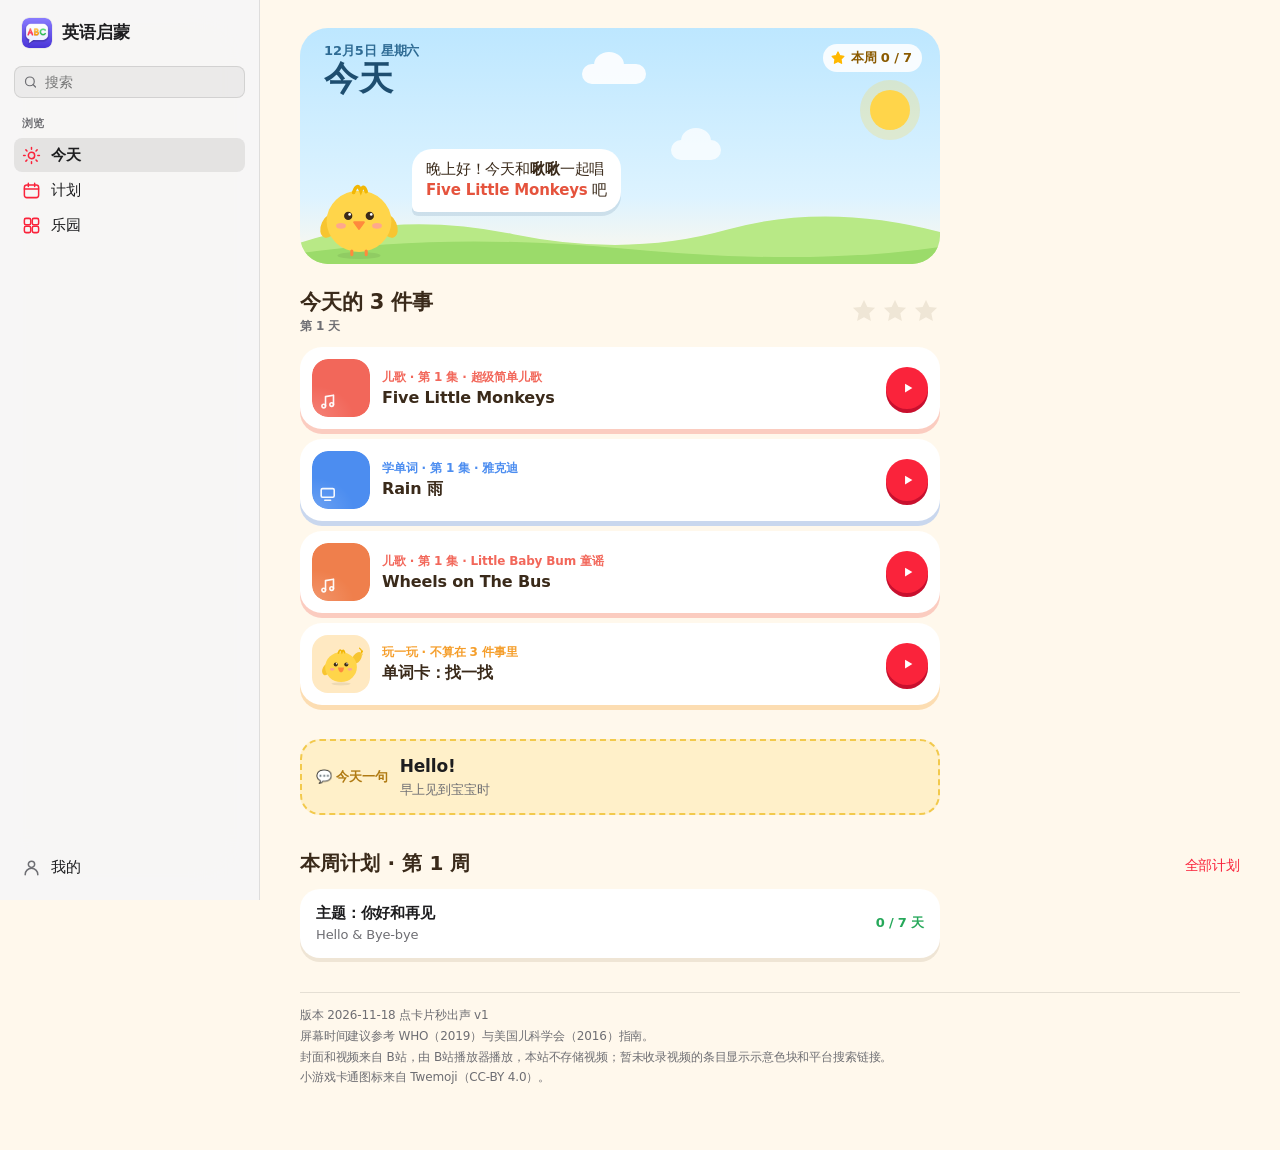
==== commit cd6180f5: "点卡片秒出声：进游戏前预加载本周录音（Web Audio），播放时跳过开头约 0.2 秒静音 Co-Authored-By: Claude Opus 5.5 <noreply@anthropic.co" ====
--- a/index.html
+++ b/index.html
@@ -1267,7 +1267,7 @@
   play: [['B站看示范', q => 'https://search.bilibili.com/all?keyword=' + encodeURIComponent(q)]],
 };
 const PACE = ['', '慢', '中', '快'];
-const APP_VERSION = '2026-11-18 啾啾童声录音 v1';
+const APP_VERSION = '2026-11-18 点卡片秒出声 v1';
 
 const $ = id => document.getElementById(id);
 const ic = id => `<svg class="ico" aria-hidden="true"><use href="#${id}"/></svg>`;
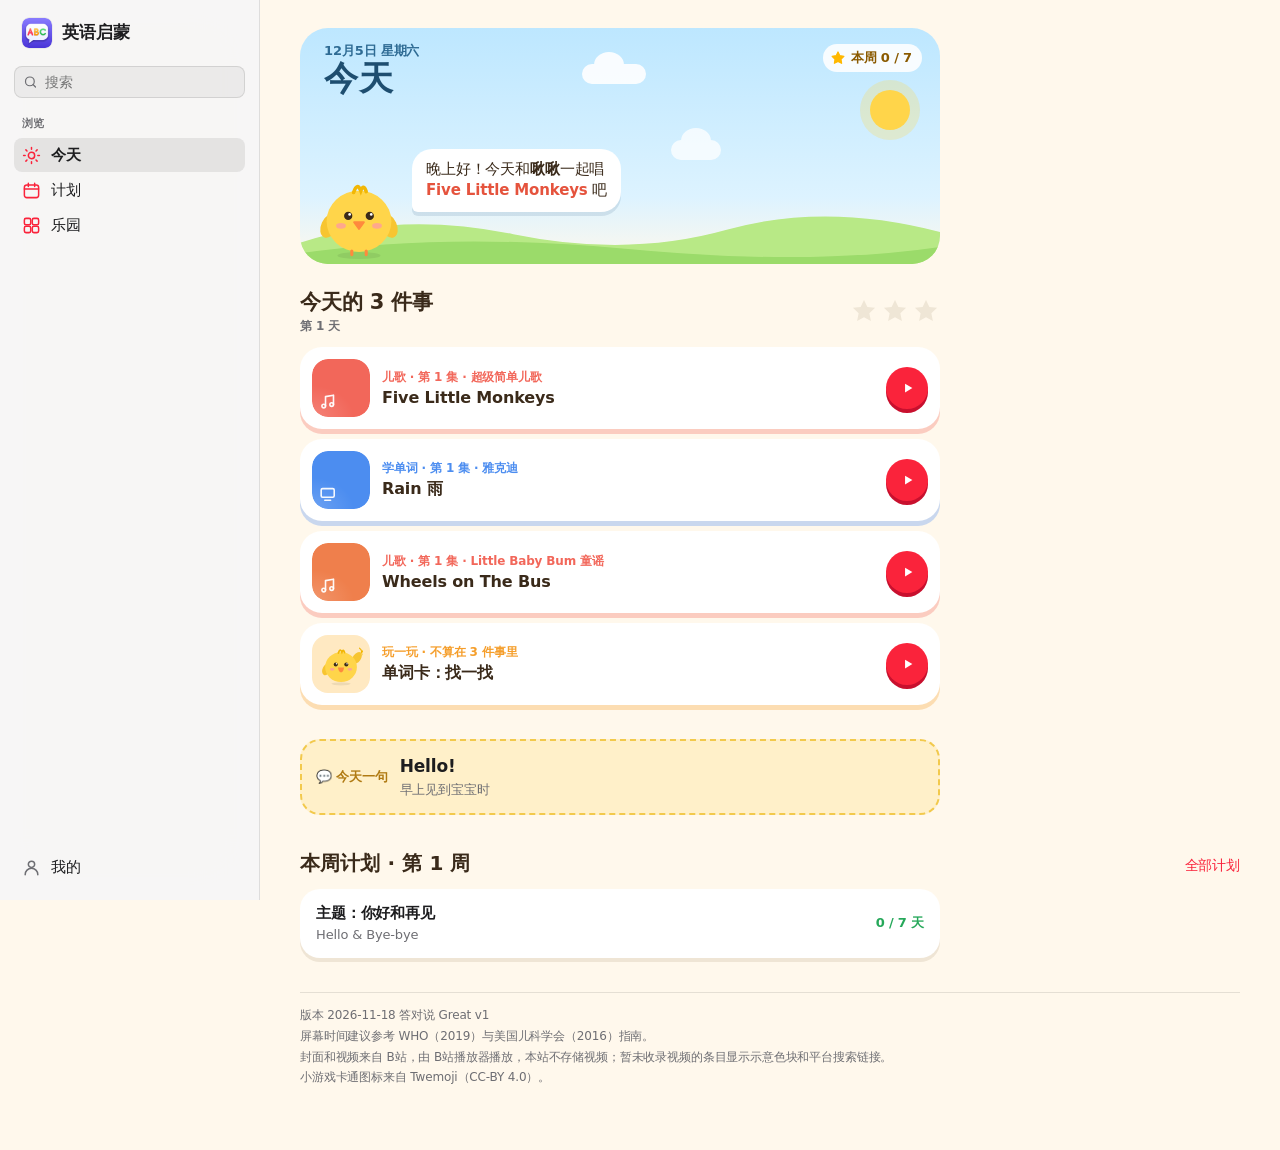
==== commit 953b6aee: "答对的夸奖从 Yes! 改成 Great! Co-Authored-By: Claude Opus 5.5 <noreply@anthropic.com>" ====
--- a/index.html
+++ b/index.html
@@ -1267,7 +1267,7 @@
   play: [['B站看示范', q => 'https://search.bilibili.com/all?keyword=' + encodeURIComponent(q)]],
 };
 const PACE = ['', '慢', '中', '快'];
-const APP_VERSION = '2026-11-18 点卡片秒出声 v1';
+const APP_VERSION = '2026-11-18 答对说 Great v1';
 
 const $ = id => document.getElementById(id);
 const ic = id => `<svg class="ico" aria-hidden="true"><use href="#${id}"/></svg>`;
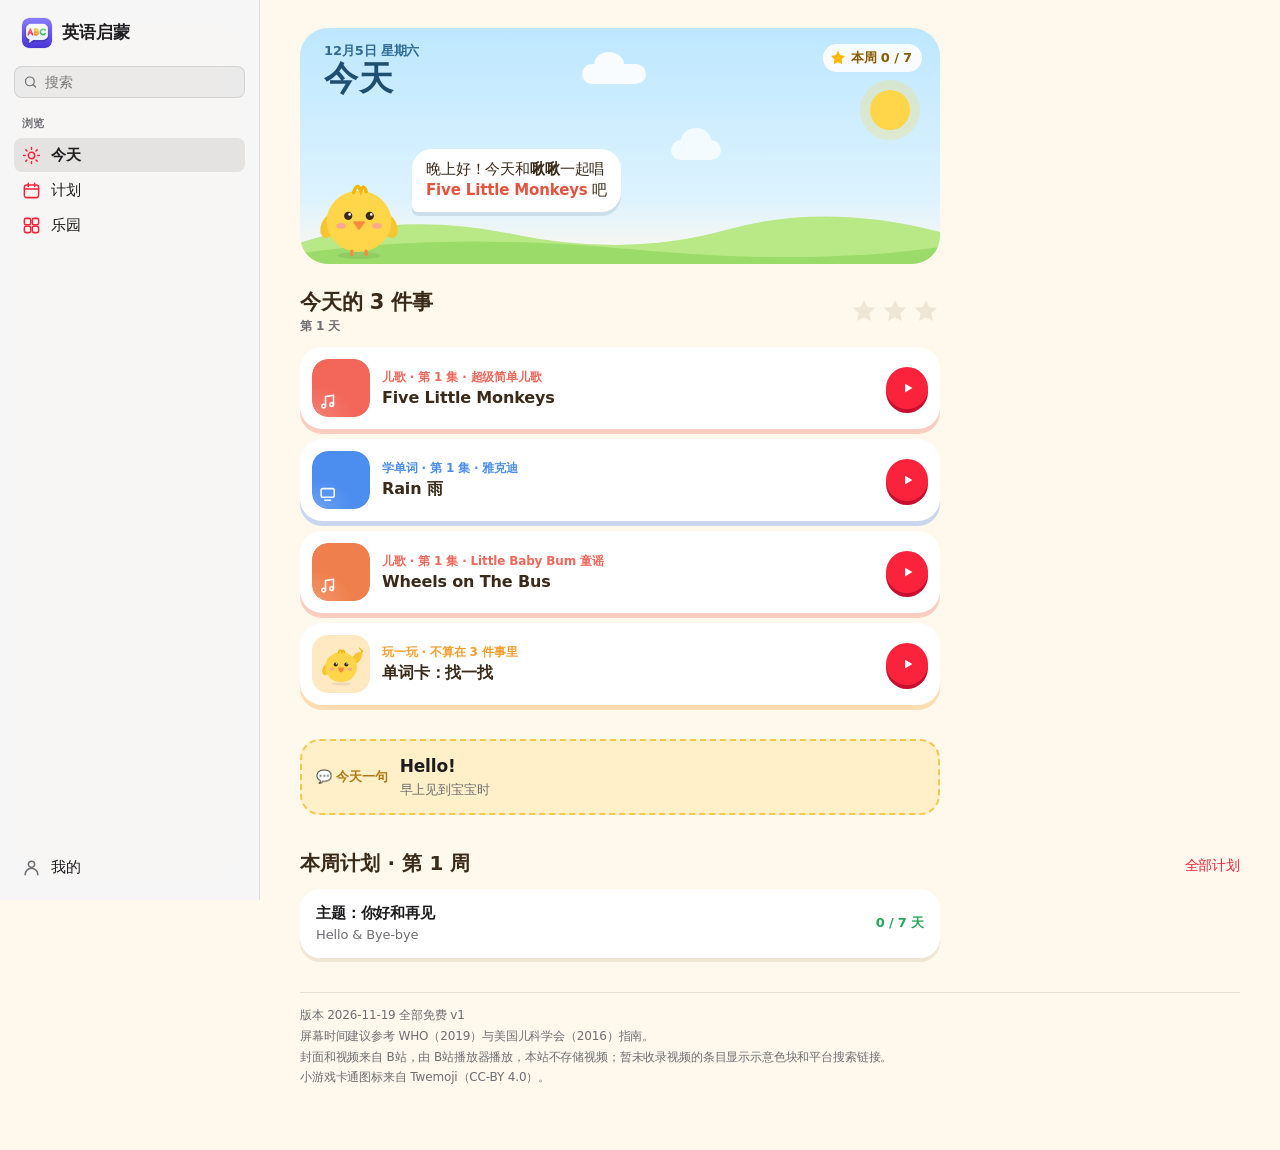
==== commit 6a096d67: "暂停会员：加 MEMBERSHIP 开关（关），全部计划和打印资料免费，隐藏所有会员入口和锁 Co-Authored-By: Claude Opus 5.5 <noreply@anthropic.co" ====
--- a/index.html
+++ b/index.html
@@ -1267,7 +1267,7 @@
   play: [['B站看示范', q => 'https://search.bilibili.com/all?keyword=' + encodeURIComponent(q)]],
 };
 const PACE = ['', '慢', '中', '快'];
-const APP_VERSION = '2026-11-18 答对说 Great v1';
+const APP_VERSION = '2026-11-19 全部免费 v1';
 
 const $ = id => document.getElementById(id);
 const ic = id => `<svg class="ico" aria-hidden="true"><use href="#${id}"/></svg>`;
@@ -2122,7 +2122,7 @@
       ${row('英语环境', profile.env || '未填写', 'data-me-edit="env"')}
       ${row('宝宝喜欢', profile.likes.length ? profile.likes.join('、') : '未填写', 'data-me-edit="likes"')}
     </div>
-    <div class="group me-vip"><button class="cell2" type="button" data-go-vip="1"><span class="vip-ico">${ic('i-star')}</span><span class="vip-txt"><b>成长会员</b><small>${isVip() ? '有效期到 ' + vipInfo().until : '解锁全部计划和资料 · 可用兑换码'}</small></span><b>${isVip() ? '已开通' : ''} ›</b></button></div>
+    ${MEMBERSHIP ? `<div class="group me-vip"><button class="cell2" type="button" data-go-vip="1"><span class="vip-ico">${ic('i-star')}</span><span class="vip-txt"><b>成长会员</b><small>${isVip() ? '有效期到 ' + vipInfo().until : '解锁全部计划和资料 · 可用兑换码'}</small></span><b>${isVip() ? '已开通' : ''} ›</b></button></div>` : ''}
     <div class="group">
       <button class="cell2" type="button" data-ch="lib"><span>打印资料</span><b>›</b></button>
       <button class="cell2" type="button" data-elder-toggle="1"><span>老人模式</span><span class="sw${settings.elder ? ' on' : ''}" aria-hidden="true"></span></button>
@@ -2220,7 +2220,7 @@
   else if (view.mode === 'me') html = meView();
   else if (view.mode === 'plan') html = planView2();
   else if (view.mode === 'lib') html = libView();
-  else if (view.mode === 'vip') html = vipView();
+  else if (view.mode === 'vip') html = MEMBERSHIP ? vipView() : meView();
   else if (view.mode === 'done') html = doneView();
   else if (view.mode === 'game') html = gameView();
   else if (view.mode === 'search') html = searchView();
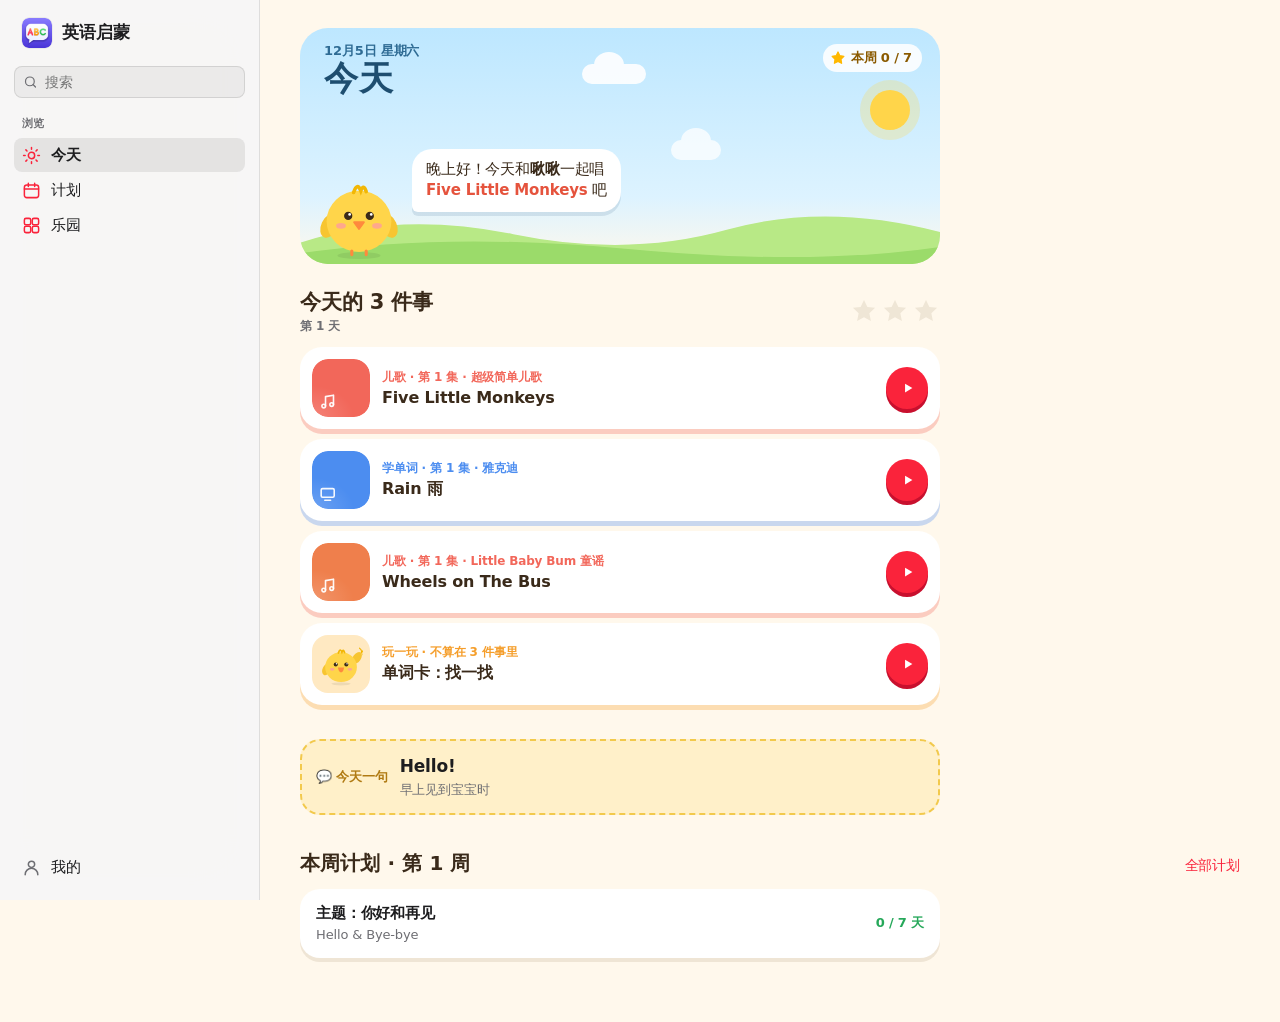
==== commit c20b6f12: "各页底部小字去掉，版本号和说明移到“我的”最下面 Co-Authored-By: Claude Opus 5.5 <noreply@anthropic.com>" ====
--- a/index.html
+++ b/index.html
@@ -425,6 +425,8 @@
 .fit button { color: var(--accent); }
 
 .foot { font-size: 12px; color: var(--label-2); display: grid; gap: 4px; padding-top: 14px; border-top: .5px solid var(--sep); }
+/* 「我的」最下面的关于说明（原来每页底部的小字） */
+.me-about { display: grid; gap: 3px; padding: 14px 8px 0; text-align: center; font-size: 11px; line-height: 1.5; color: var(--label-3); }
 
 /* ---------- mobile tab bar ---------- */
 .tabbar { display: none; }
@@ -1267,7 +1269,7 @@
   play: [['B站看示范', q => 'https://search.bilibili.com/all?keyword=' + encodeURIComponent(q)]],
 };
 const PACE = ['', '慢', '中', '快'];
-const APP_VERSION = '2026-11-19 全部免费 v1';
+const APP_VERSION = '2026-11-19 底部小字移到我的 v1';
 
 const $ = id => document.getElementById(id);
 const ic = id => `<svg class="ico" aria-hidden="true"><use href="#${id}"/></svg>`;
@@ -2131,7 +2133,12 @@
       <button class="cell2" type="button" data-open-settings="1"><span>每天观看时长</span><b>${settings.limit ? settings.limit + ' 分钟' : '不限'} ›</b></button>
       <button class="cell2" type="button" data-open-settings="1"><span>家长设置</span><b>›</b></button>
     </div>
-    <p class="group-f" style="text-align:center;padding-top:14px">版本 ${APP_VERSION}</p>
+    <div class="me-about">
+      <p>版本 ${APP_VERSION}</p>
+      <p>屏幕时间建议参考 WHO（2019）与美国儿科学会（2016）指南。</p>
+      <p>封面和视频来自 B站，由 B站播放器播放，本站不存储视频。</p>
+      <p>小游戏卡通图标来自 Twemoji（CC-BY 4.0）。</p>
+    </div>
   </div>`;
 }
 /* 编辑宝宝信息：小名、英语环境、喜好（底部弹出） */
@@ -2225,7 +2232,6 @@
   else if (view.mode === 'game') html = gameView();
   else if (view.mode === 'search') html = searchView();
   else html = detailView();
-  if (view.mode !== 'detail' && view.mode !== 'game') html += `<footer class="foot"><p>版本 ${APP_VERSION}</p><p>屏幕时间建议参考 WHO（2019）与美国儿科学会（2016）指南。</p><p>封面和视频来自 B站，由 B站播放器播放，本站不存储视频；暂未收录视频的条目显示示意色块和平台搜索链接。</p><p>小游戏卡通图标来自 Twemoji（CC-BY 4.0）。</p></footer>`;
   $('main').innerHTML = html;
   syncDock(); placePlayer(); renderTopbar();
   if (view.mode === 'detail') {
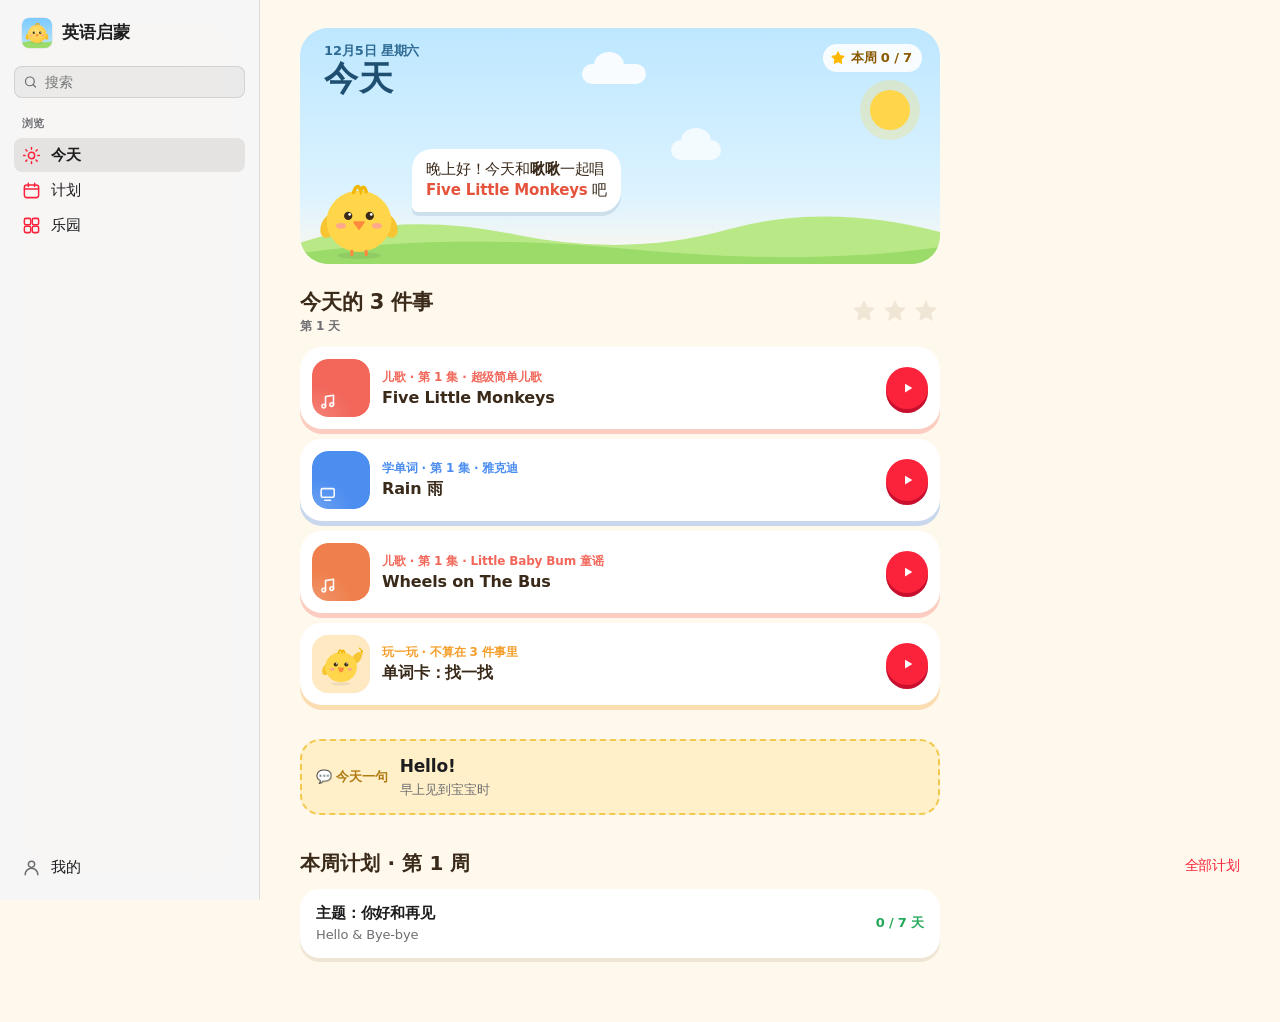
==== commit 87d3e6ca: "换成啾啾的 App 图标（天空蓝底 + 小黄鸡），各尺寸重新导出，加版本号避免手机缓存旧图标 Co-Authored-By: Claude Opus 5.5 <noreply@anthropic.co" ====
--- a/index.html
+++ b/index.html
@@ -4,14 +4,15 @@
 <meta name="viewport" content="width=device-width, initial-scale=1, viewport-fit=cover">
 <meta name="referrer" content="strict-origin-when-cross-origin">
 <link rel="manifest" href="manifest.webmanifest">
-<link rel="icon" type="image/png" href="icons/icon-192.png">
-<link rel="apple-touch-icon" href="icons/apple-touch-icon.png">
+<link rel="icon" type="image/png" href="icons/icon-192.png?v=2">
+<link rel="icon" type="image/svg+xml" href="icons/icon.svg?v=2">
+<link rel="apple-touch-icon" sizes="180x180" href="apple-touch-icon.png?v=2">
 <meta name="theme-color" content="#FFFFFF">
 <meta name="mobile-web-app-capable" content="yes">
 <meta name="apple-mobile-web-app-capable" content="yes">
-<meta name="apple-mobile-web-app-title" content="英语启蒙">
+<meta name="apple-mobile-web-app-title" content="啾啾英语">
 <meta name="apple-mobile-web-app-status-bar-style" content="default">
-<title>英语启蒙地图</title>
+<title>啾啾英语</title>
 <meta name="claude:viewport-fit-sides" content="cover">
 <style>
 /* Layout: 音乐 App 式。桌面：左侧半透明侧栏（搜索 / 浏览 / 年龄 / 月龄）+ 右侧内容（大标题 → 精选大卡 → 方形封面横排 → 列表式分栏）；手机：底部标签栏。点卡片进入“专辑页”式详情 */
@@ -1269,7 +1270,7 @@
   play: [['B站看示范', q => 'https://search.bilibili.com/all?keyword=' + encodeURIComponent(q)]],
 };
 const PACE = ['', '慢', '中', '快'];
-const APP_VERSION = '2026-11-19 底部小字移到我的 v1';
+const APP_VERSION = '2026-11-19 啾啾图标 v1';
 
 const $ = id => document.getElementById(id);
 const ic = id => `<svg class="ico" aria-hidden="true"><use href="#${id}"/></svg>`;
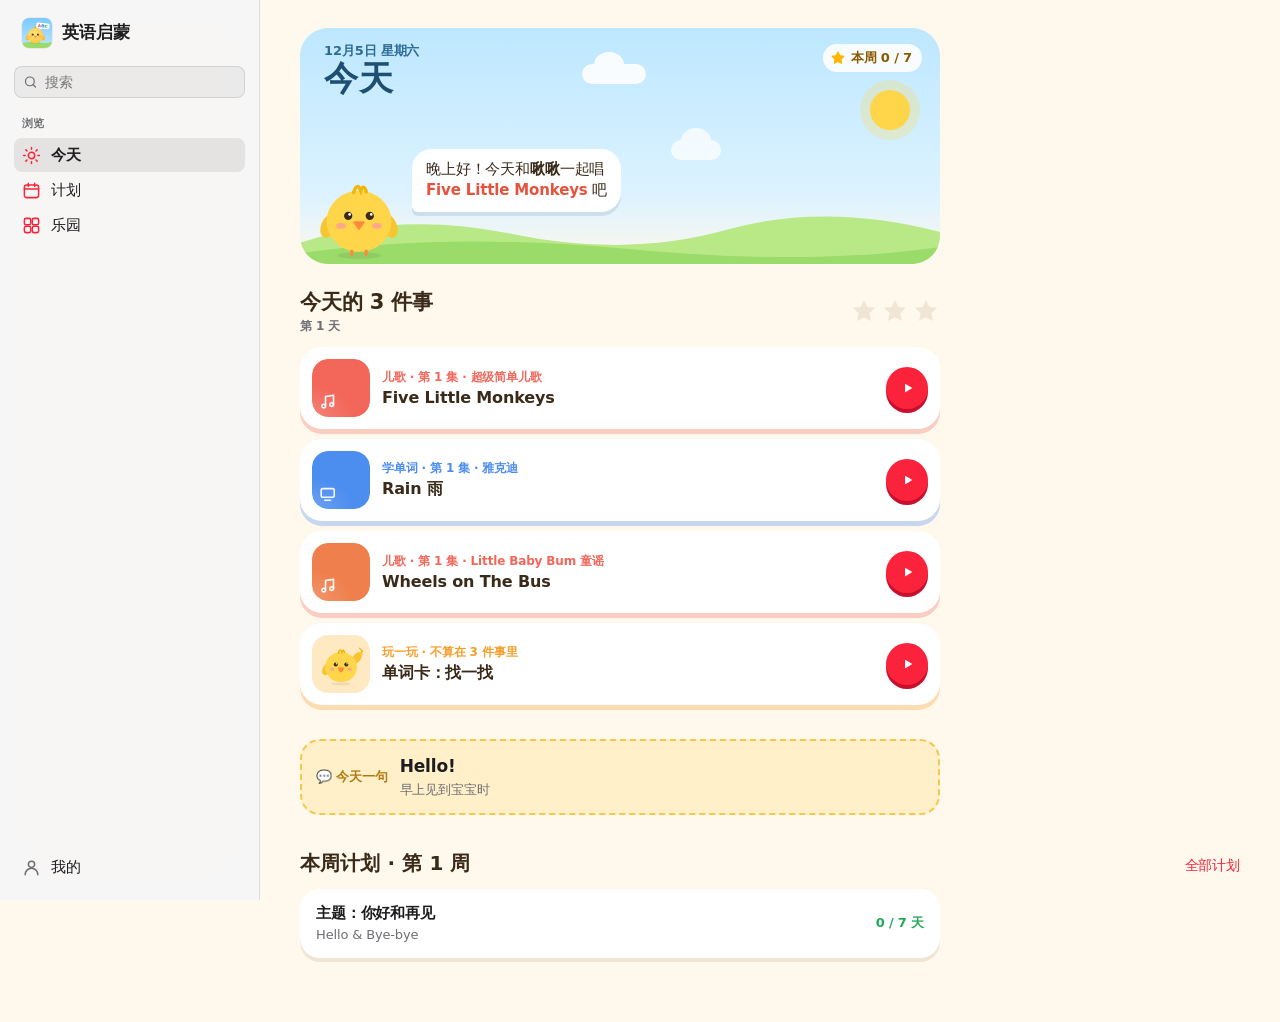
==== commit 8923b7ae: "App 图标加上 ABC 对话气泡 Co-Authored-By: Claude Opus 5.5 <noreply@anthropic.com>" ====
--- a/index.html
+++ b/index.html
@@ -4,9 +4,9 @@
 <meta name="viewport" content="width=device-width, initial-scale=1, viewport-fit=cover">
 <meta name="referrer" content="strict-origin-when-cross-origin">
 <link rel="manifest" href="manifest.webmanifest">
-<link rel="icon" type="image/png" href="icons/icon-192.png?v=2">
-<link rel="icon" type="image/svg+xml" href="icons/icon.svg?v=2">
-<link rel="apple-touch-icon" sizes="180x180" href="apple-touch-icon.png?v=2">
+<link rel="icon" type="image/png" href="icons/icon-192.png?v=3">
+<link rel="icon" type="image/svg+xml" href="icons/icon.svg?v=3">
+<link rel="apple-touch-icon" sizes="180x180" href="apple-touch-icon.png?v=3">
 <meta name="theme-color" content="#FFFFFF">
 <meta name="mobile-web-app-capable" content="yes">
 <meta name="apple-mobile-web-app-capable" content="yes">
@@ -1270,7 +1270,7 @@
   play: [['B站看示范', q => 'https://search.bilibili.com/all?keyword=' + encodeURIComponent(q)]],
 };
 const PACE = ['', '慢', '中', '快'];
-const APP_VERSION = '2026-11-19 啾啾图标 v1';
+const APP_VERSION = '2026-11-19 啾啾图标加ABC v1';
 
 const $ = id => document.getElementById(id);
 const ic = id => `<svg class="ico" aria-hidden="true"><use href="#${id}"/></svg>`;
